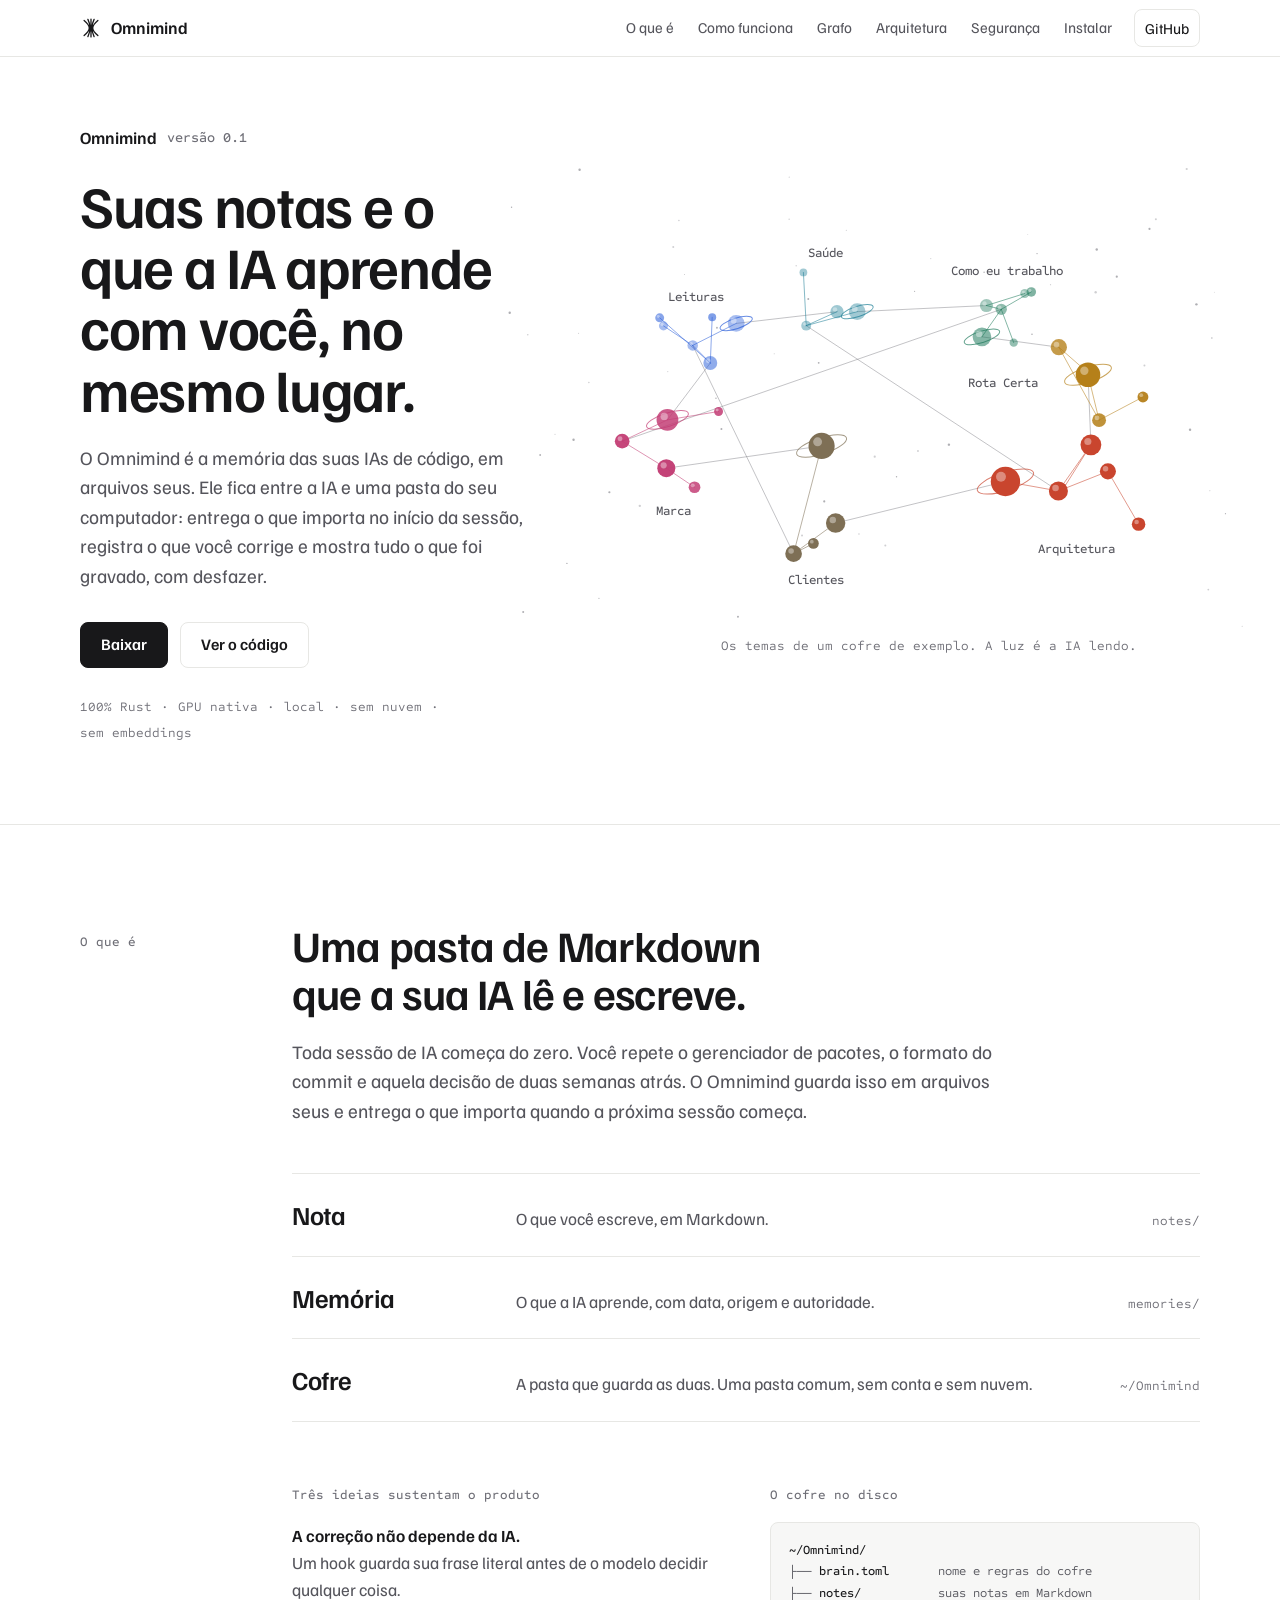
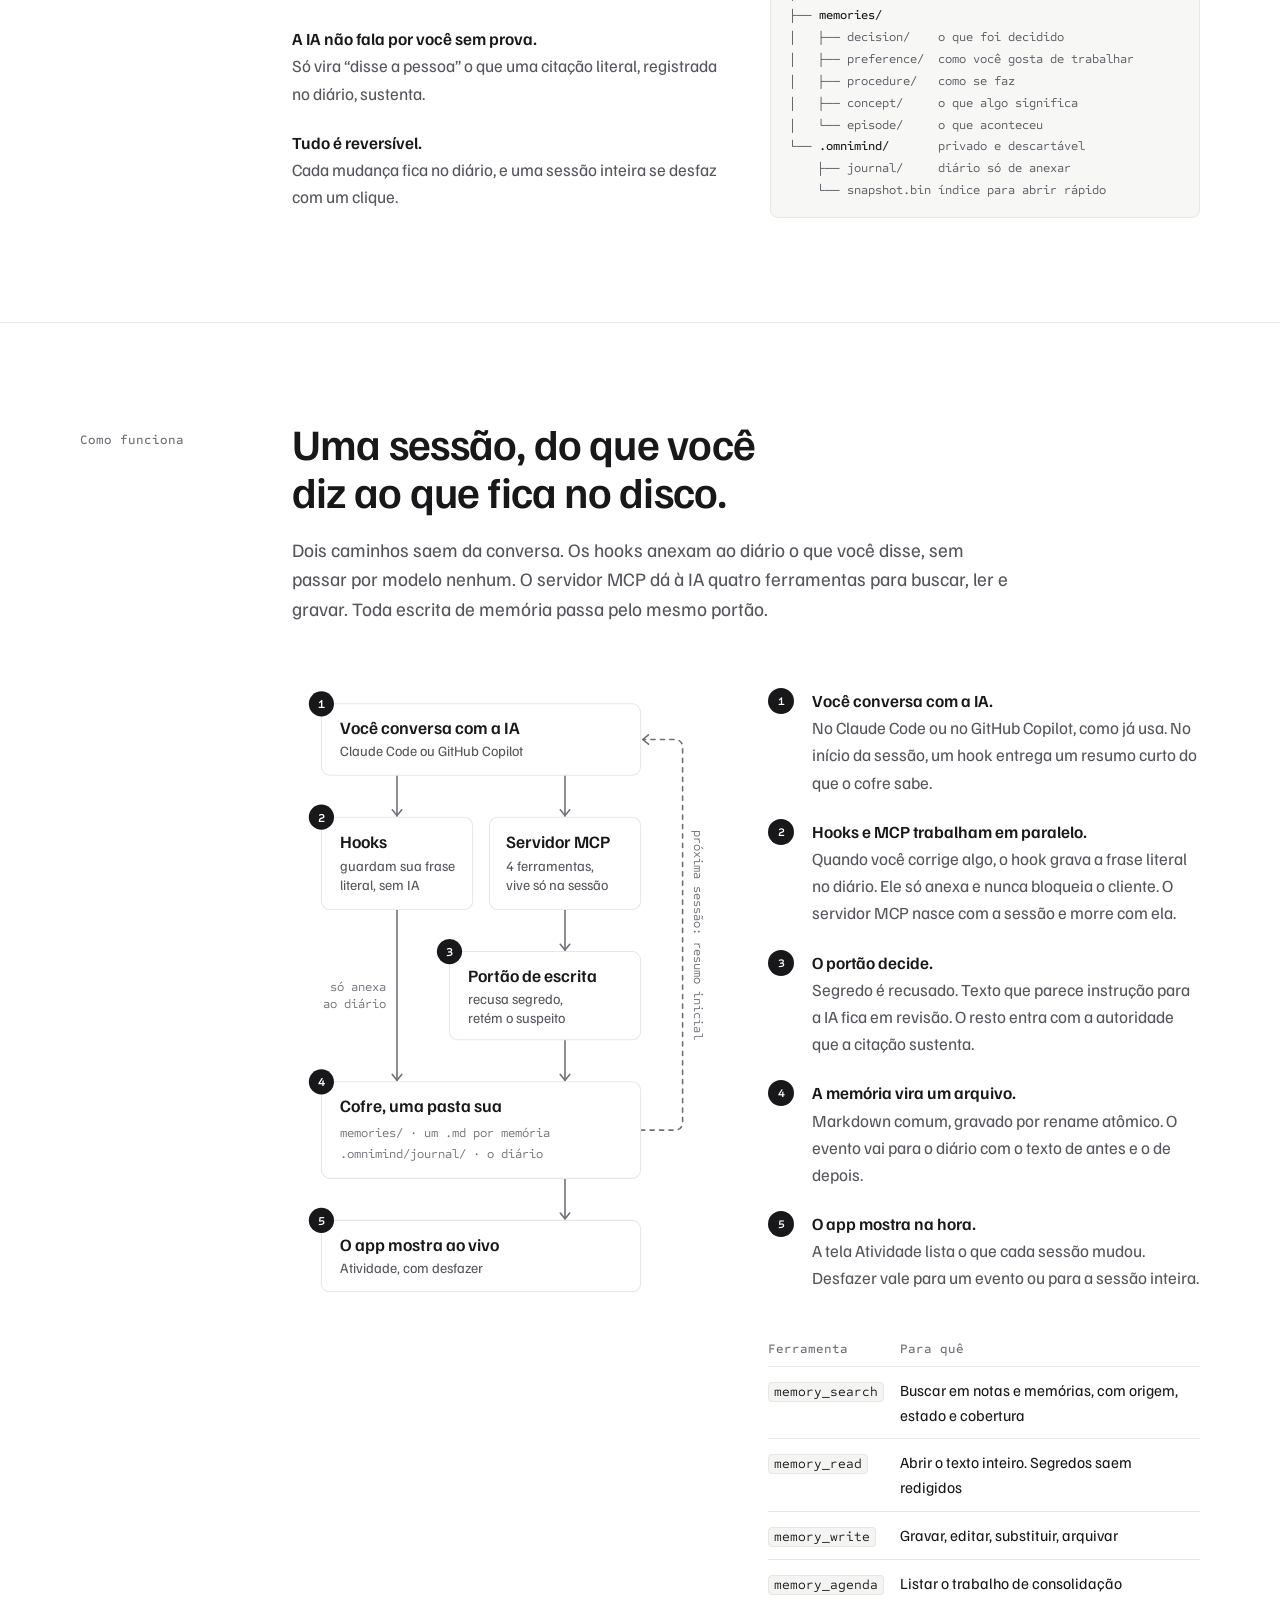
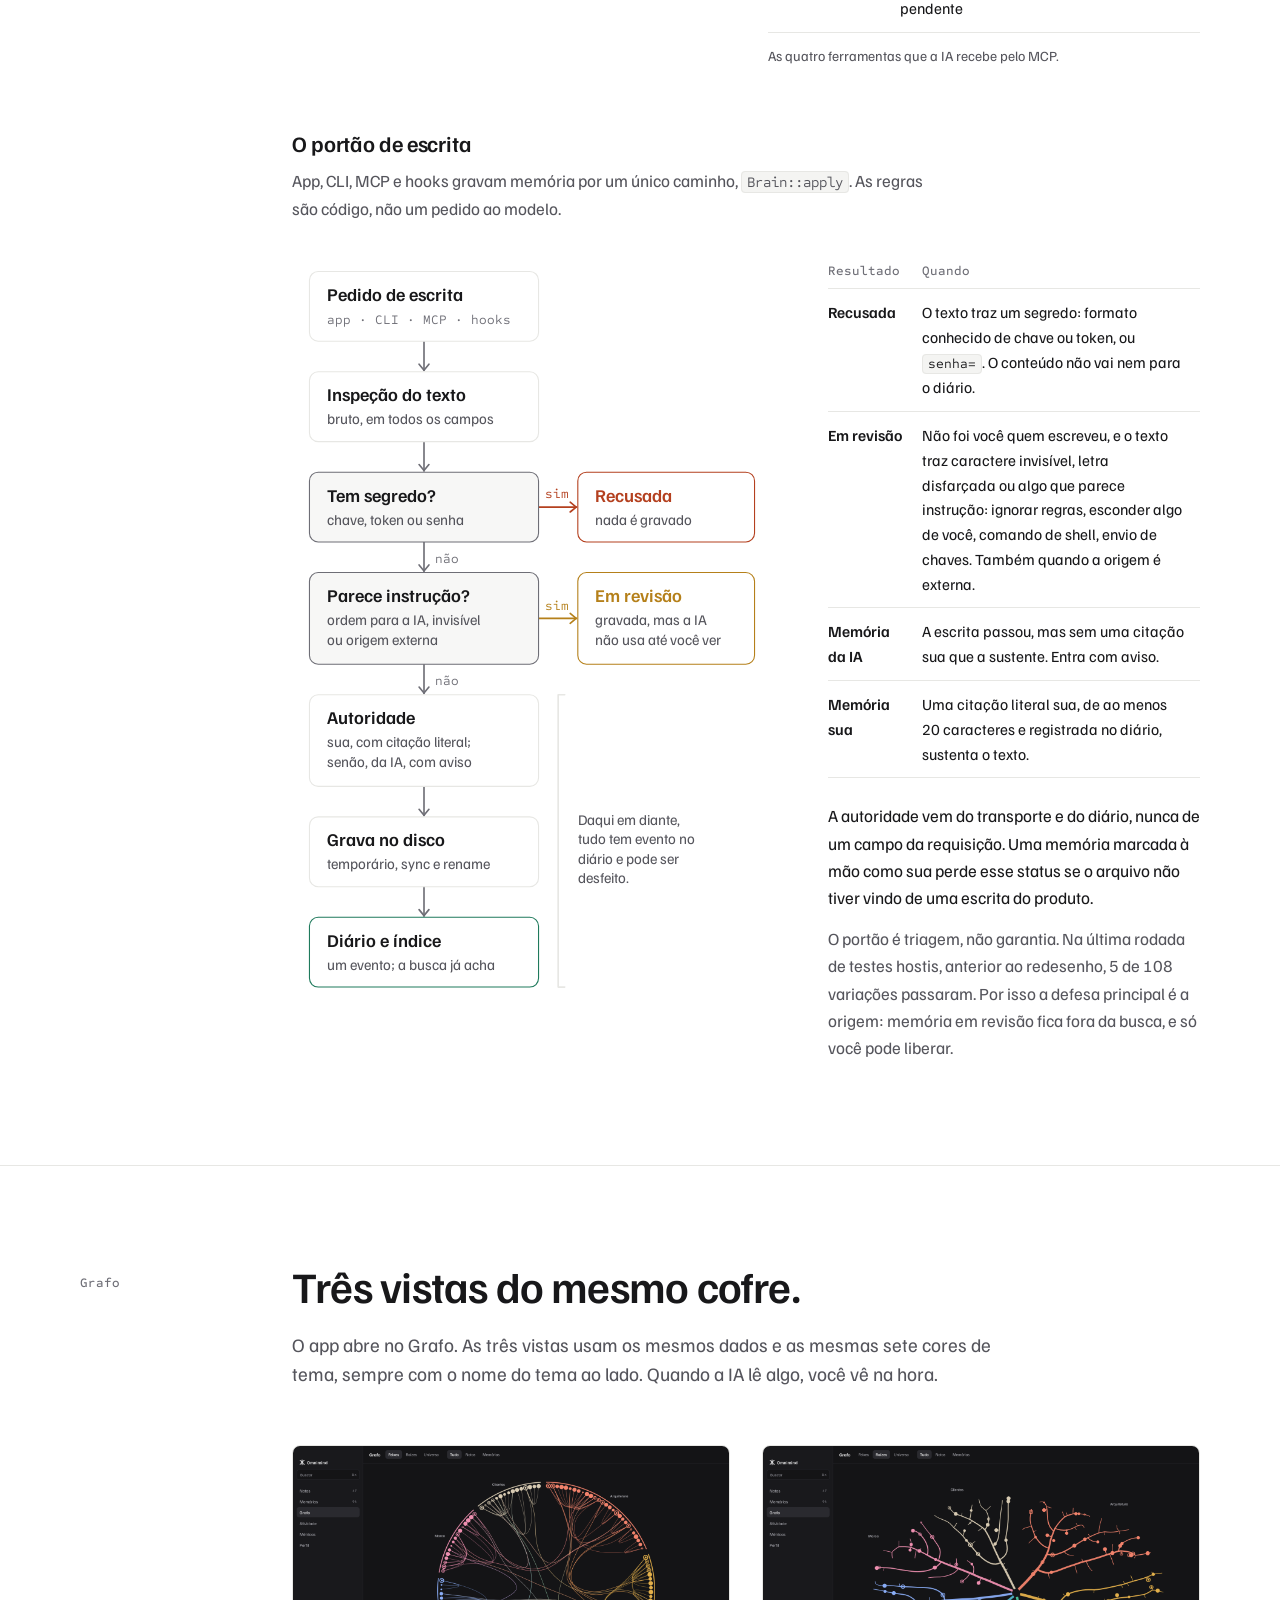
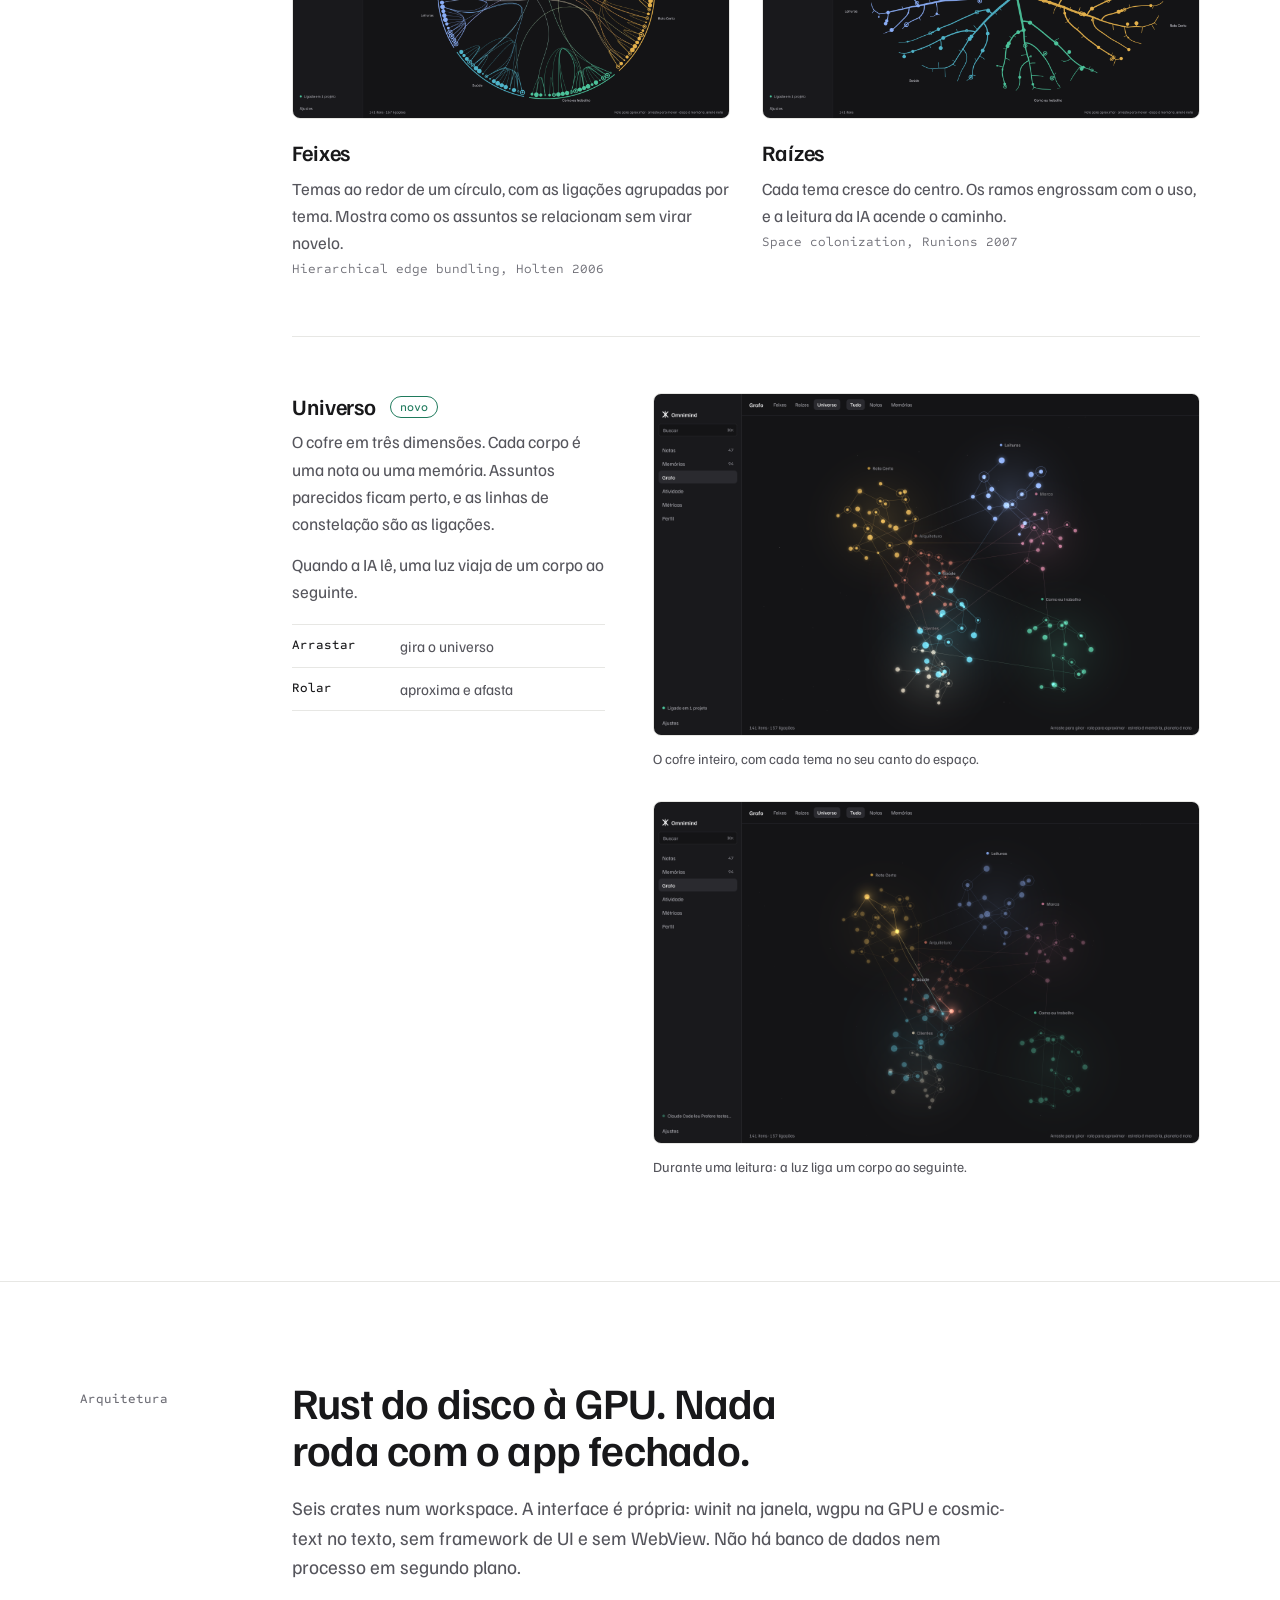
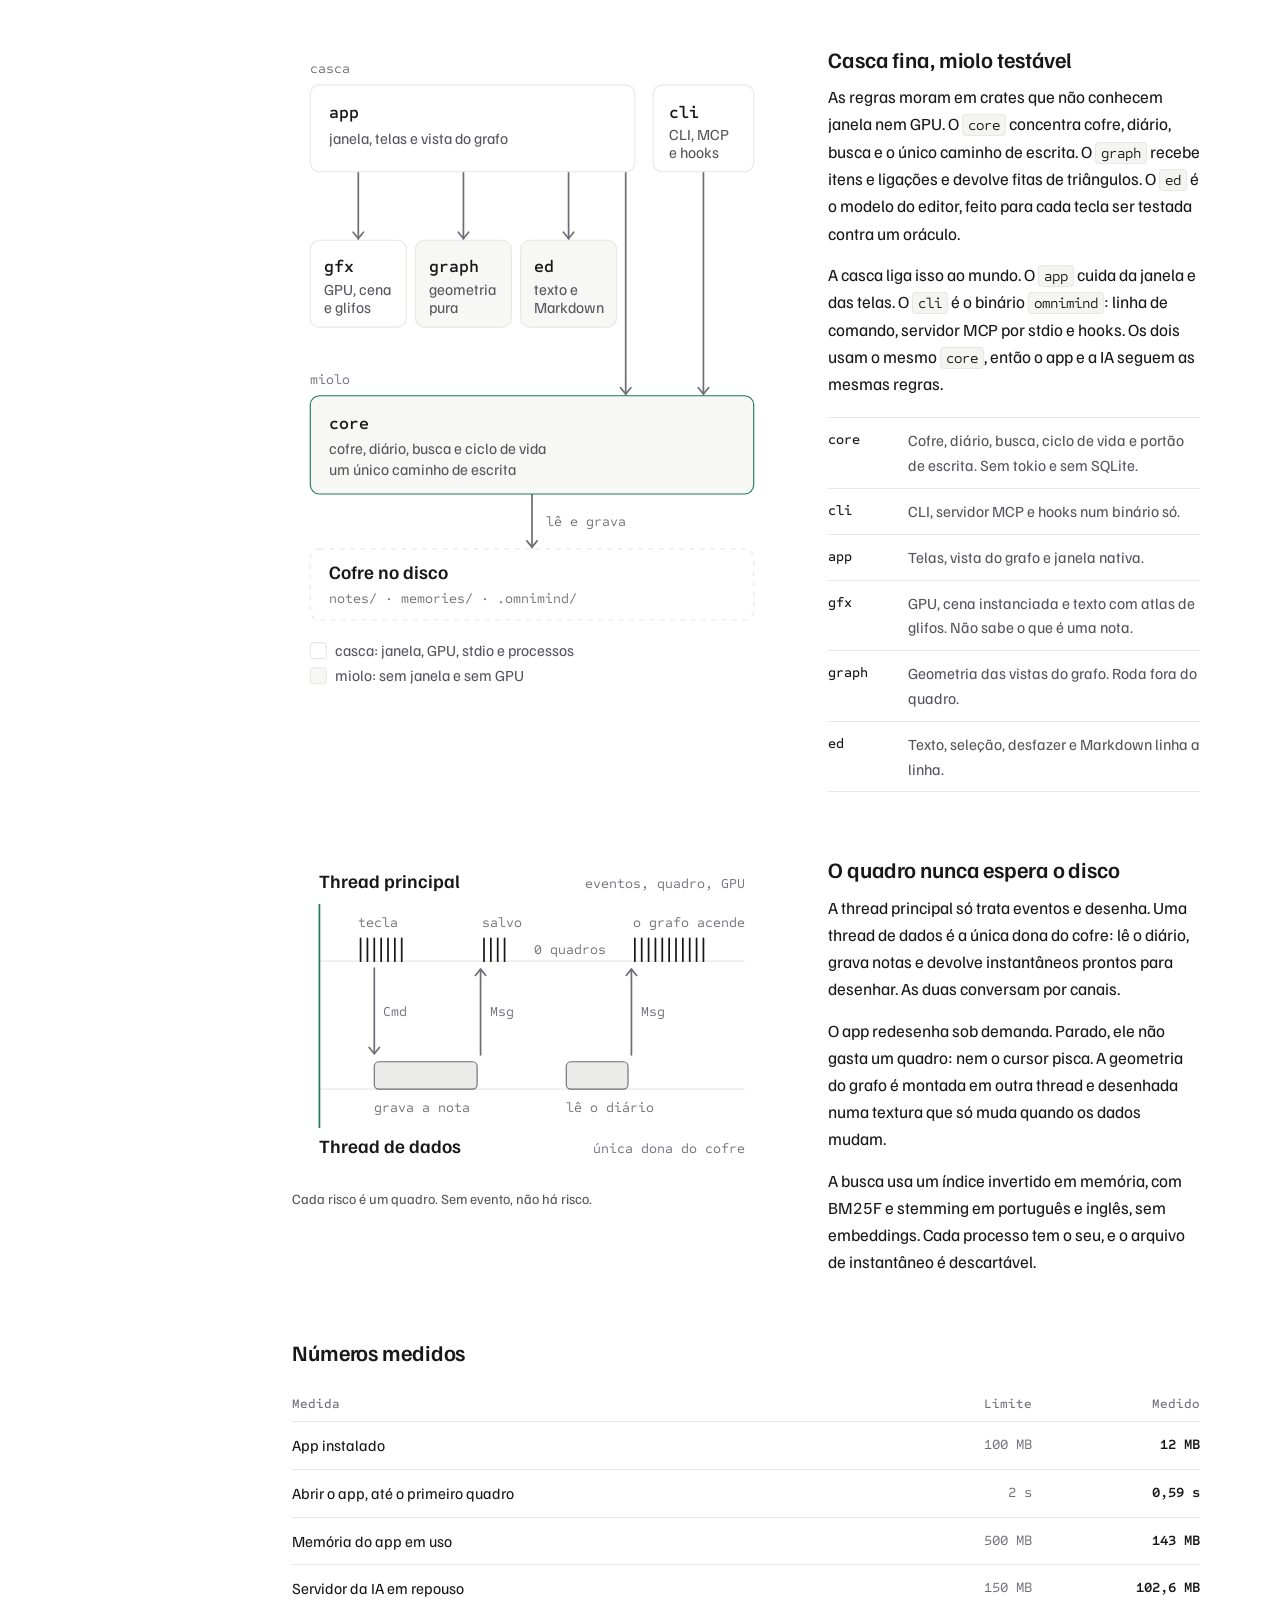
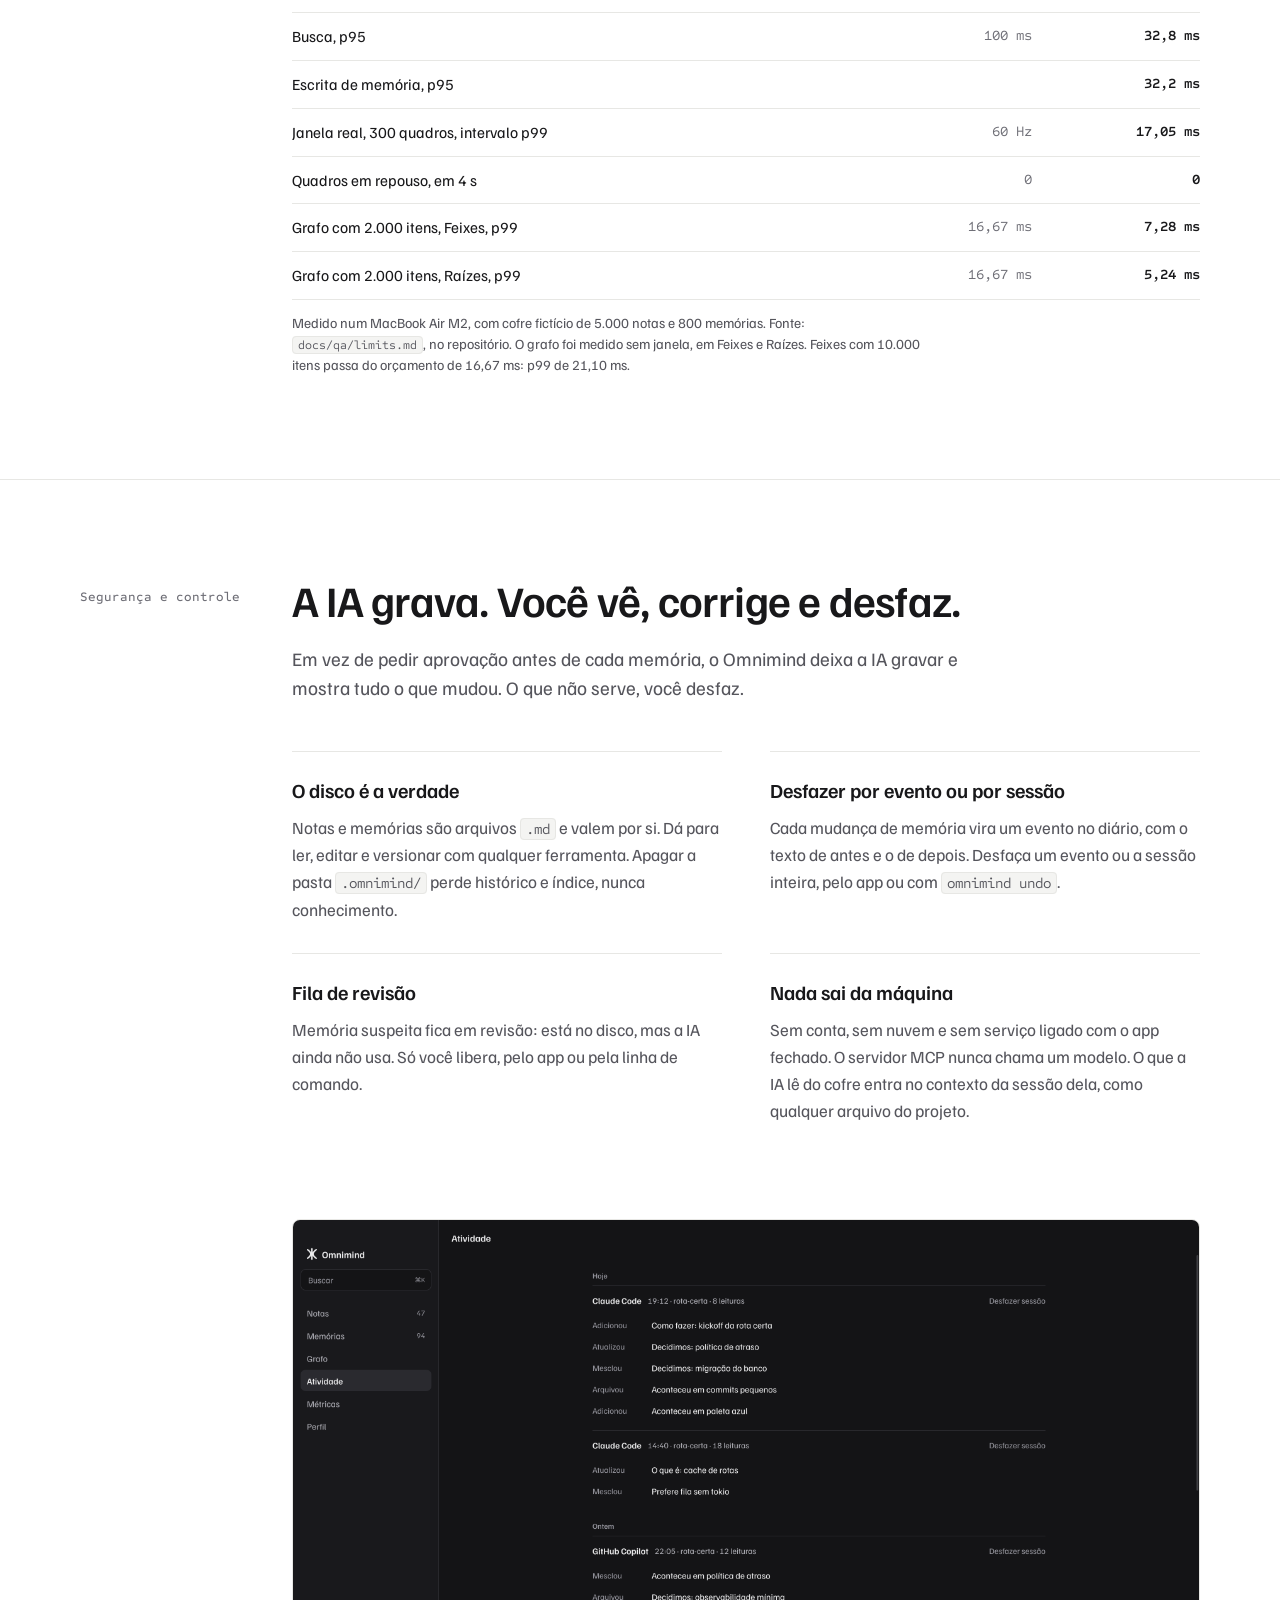
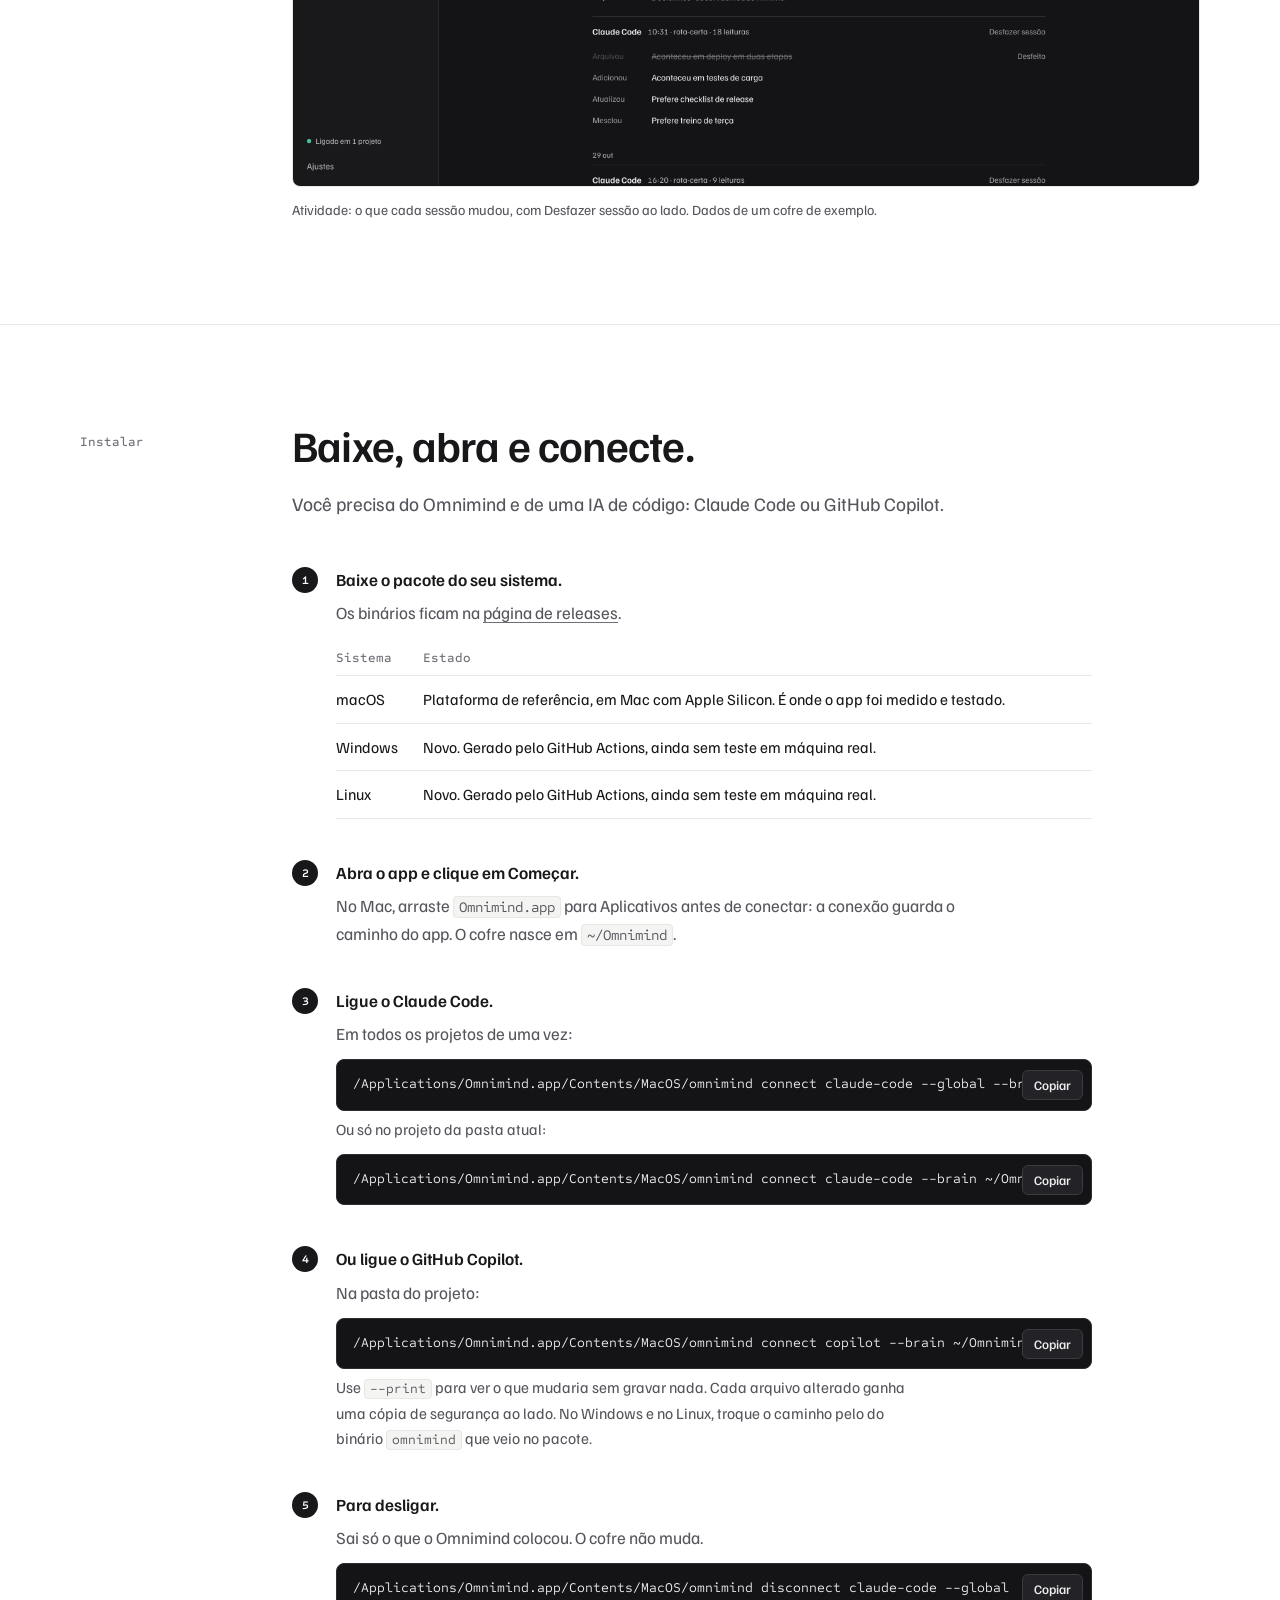
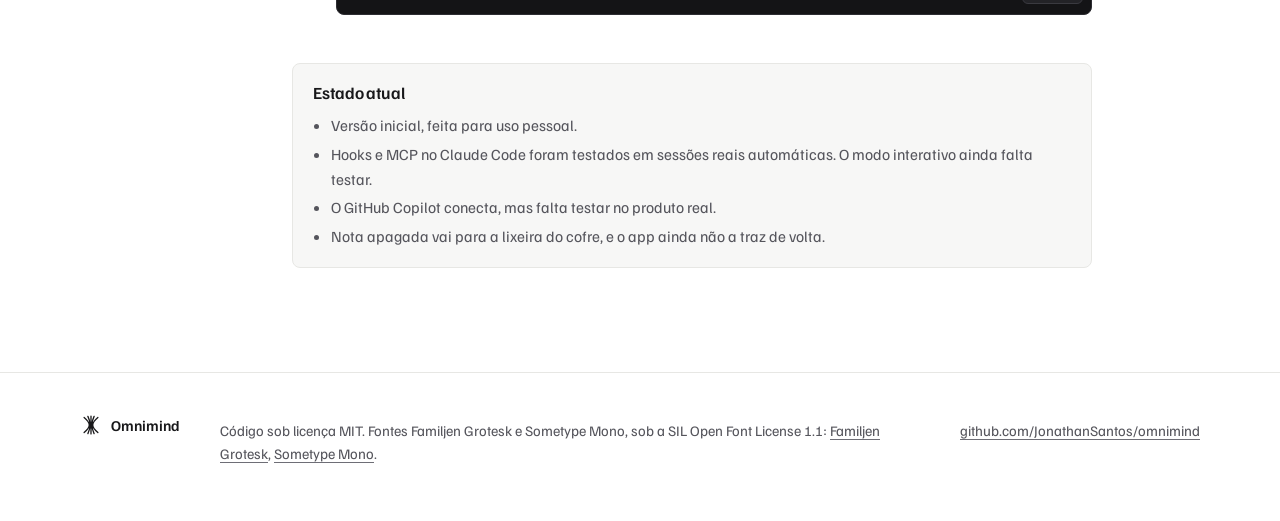
==== site/index.html @ 03b04dd8 "Omnimind: local memory for coding AIs, in files you own A desktop app, a CLI, an MCP server and hook" ====
<!doctype html>
<html lang="pt-BR">
<head>
<meta charset="utf-8">
<meta name="viewport" content="width=device-width, initial-scale=1">
<title>Omnimind: suas notas e o que a IA aprende com você, no mesmo lugar</title>
<meta name="description" content="Omnimind é a memória das suas IAs de código, em arquivos seus. App nativo em Rust, local, sem nuvem. Funciona com Claude Code e GitHub Copilot.">
<meta name="color-scheme" content="light dark">
<meta name="theme-color" content="#FFFFFF" media="(prefers-color-scheme: light)">
<meta name="theme-color" content="#141416" media="(prefers-color-scheme: dark)">
<meta property="og:title" content="Omnimind">
<meta property="og:description" content="Suas notas e o que a IA aprende com você, no mesmo lugar.">
<meta property="og:type" content="website">
<link rel="icon" href="images/icon.png" type="image/png">
<link rel="preload" href="fonts/FamiljenGrotesk.ttf" as="font" type="font/ttf" crossorigin>
<link rel="stylesheet" href="styles.css">
</head>
<body>
<a class="skip" href="#main">Pular para o conteúdo</a>

<header class="top">
  <div class="wrap">
    <a class="brand" href="#top" aria-label="Omnimind, início">
      <svg viewBox="0 0 64 64" aria-hidden="true" fill="none" stroke="currentColor" stroke-width="3.8" stroke-linecap="round"><path d="M52 10C32 27 32 37 52 54M41 7C32 25 32 39 41 57M32 6V58M23 7C32 25 32 39 23 57M12 10C32 27 32 37 12 54"/></svg>
      Omnimind
    </a>
    <nav aria-label="Seções">
      <ul>
        <li><a href="#what">O que é</a></li>
        <li><a href="#how">Como funciona</a></li>
        <li><a href="#graph">Grafo</a></li>
        <li><a href="#architecture">Arquitetura</a></li>
        <li><a href="#safety">Segurança</a></li>
        <li><a href="#install">Instalar</a></li>
        <li><a class="ext" href="https://github.com/JonathanSantos/omnimind">GitHub</a></li>
      </ul>
    </nav>
  </div>
</header>

<main id="main">

<section class="hero" id="top" aria-labelledby="hero-title">
  <div class="wrap">
    <div>
      <p class="name"><b>Omnimind</b> <i>versão 0.1</i></p>
      <h1 id="hero-title">Suas notas e o que a IA aprende com você, no mesmo lugar.</h1>
      <p class="lead">O Omnimind é a memória das suas IAs de código, em arquivos seus. Ele fica entre a IA e uma pasta do seu computador: entrega o que importa no início da sessão, registra o que você corrige e mostra tudo o que foi gravado, com desfazer.</p>
      <div class="actions">
        <a class="btn main" href="https://github.com/JonathanSantos/omnimind/releases/latest">Baixar</a>
        <a class="btn" href="https://github.com/JonathanSantos/omnimind">Ver o código</a>
      </div>
      <ul class="facts" aria-label="Em resumo">
        <li>100% Rust</li><li>GPU nativa</li><li>local</li><li>sem nuvem</li><li>sem embeddings</li>
      </ul>
    </div>
    <figure>
      <svg class="cosmos live" viewBox="62 70 640 420" role="img" aria-labelledby="cosmos-t cosmos-d">
        <title id="cosmos-t">Um universo de memórias</title>
        <desc id="cosmos-d">Corpos em sete cores, uma por tema, agrupados por assunto e ligados por linhas finas. Uma luz viaja de um corpo ao seguinte, como a IA lendo o cofre.</desc>
<g class="dust d1"><animateTransform attributeName="transform" type="translate" values="-5 0;5 0;-5 0" keyTimes="0;.5;1" calcMode="spline" keySplines=".45 0 .55 1;.45 0 .55 1" dur="44s" repeatCount="indefinite"/><circle cx="41.2" cy="310" r="0.9"/><circle cx="81" cy="22.4" r="1.2"/><circle cx="311.6" cy="152.8" r="1"/><circle cx="703" cy="158.1" r="1.2"/><circle cx="240.7" cy="473.1" r="1"/><circle cx="100.5" cy="454.5" r="0.6"/><circle cx="74.9" cy="294.6" r="1.2"/><circle cx="24.1" cy="468.3" r="1"/><circle cx="537.2" cy="188.3" r="0.8"/><circle cx="218.5" cy="252.8" r="0.7"/><circle cx="80" cy="187.2" r="0.5"/><circle cx="542.3" cy="106.9" r="0.7"/><circle cx="327.7" cy="356.8" r="1.1"/><circle cx="622.7" cy="130.2" r="1.1"/><circle cx="696.6" cy="284.6" r="1.2"/><circle cx="488.9" cy="125.7" r="0.7"/><circle cx="602.5" cy="102.8" r="1.2"/><circle cx="732.3" cy="369.2" r="0.6"/><circle cx="68.2" cy="419.3" r="0.7"/><circle cx="224" cy="283.9" r="1"/><circle cx="322.1" cy="217.1" r="0.9"/><circle cx="422.2" cy="306" r="0.8"/><circle cx="12.4" cy="60.1" r="0.7"/><circle cx="418.8" cy="145" r="0.6"/><circle cx="655.7" cy="82" r="1.1"/><circle cx="453.4" cy="299.6" r="1.2"/><circle cx="111" cy="347.6" r="1.1"/><circle cx="718.6" cy="192" r="0.7"/><circle cx="219.5" cy="181.7" r="0.9"/><circle cx="349.9" cy="83.4" r="0.5"/><circle cx="186.8" cy="128.1" r="0.5"/><circle cx="10.5" cy="166.6" r="1.2"/><circle cx="400.6" cy="331.9" r="0.7"/><circle cx="716.6" cy="346" r="0.5"/></g>
<g class="dust d2"><animateTransform attributeName="transform" type="translate" values="8 0;-8 0;8 0" keyTimes="0;.5;1" calcMode="spline" keySplines=".45 0 .55 1;.45 0 .55 1" dur="44s" repeatCount="indefinite"/><circle cx="424" cy="111.9" r="0.6"/><circle cx="703.9" cy="445.7" r="0.9"/><circle cx="682.1" cy="21.6" r="1.1"/><circle cx="288.3" cy="119.1" r="0.7"/><circle cx="351.6" cy="389.7" r="0.8"/><circle cx="710.1" cy="145.9" r="0.5"/><circle cx="639.5" cy="219.8" r="1"/><circle cx="489" cy="161.8" r="0.6"/><circle cx="544.8" cy="138.2" r="0.6"/><circle cx="170" cy="73.6" r="0.8"/><circle cx="651" cy="72.3" r="1"/><circle cx="17.6" cy="188.7" r="0.8"/><circle cx="158.8" cy="225.9" r="0.6"/><circle cx="45.1" cy="289.2" r="0.6"/><circle cx="164.3" cy="100.2" r="1"/><circle cx="281.3" cy="29.8" r="0.6"/><circle cx="367.5" cy="311.7" r="1.1"/><circle cx="590.3" cy="145.9" r="1.2"/><circle cx="266.2" cy="207.9" r="0.6"/><circle cx="378.2" cy="401.2" r="1"/><circle cx="738.1" cy="482.7" r="0.6"/><circle cx="281.2" cy="72.3" r="0.7"/><circle cx="79.2" cy="236.9" r="0.8"/><circle cx="521.8" cy="87.6" r="0.5"/><circle cx="130.6" cy="361.3" r="1.2"/><circle cx="294.2" cy="391.1" r="1"/></g>
<path class="ln cross" pathLength="1" d="M598 297L591.4 226.5M558.8 199.1L479.3 189.5M482.1 157.9L351.9 165.4M332.2 165.7L229.6 178.5M205 219L164.9 277.4M165.7 326.7L325.9 302.2M340.5 380L515 335.5M569 344.2L299.8 180M497.8 161.6L119.9 299.7M185.6 201.2L298.9 411.8" style="--k:7"><animate attributeName="d" values="M598 297L591.4 226.5M558.8 199.1L479.3 189.5M482.1 157.9L351.9 165.4M332.2 165.7L229.6 178.5M205 219L164.9 277.4M165.7 326.7L325.9 302.2M340.5 380L515 335.5M569 344.2L299.8 180M497.8 161.6L119.9 299.7M185.6 201.2L298.9 411.8;M520.7 334.7L564.2 261.3M575.4 229.4L522.5 208.2M549.3 176.8L417.5 166.1M388 163L298.5 162.2M253.3 195.2L170.5 238.7M144.6 281L255.2 284.3M264 361.7L393.9 352.2M439.8 373L374.2 173.9M554.4 182.3L116.4 250M257.1 177.5L211.3 380.9;M598 297L591.4 226.5M558.8 199.1L479.3 189.5M482.1 157.9L351.9 165.4M332.2 165.7L229.6 178.5M205 219L164.9 277.4M165.7 326.7L325.9 302.2M340.5 380L515 335.5M569 344.2L299.8 180M497.8 161.6L119.9 299.7M185.6 201.2L298.9 411.8" keyTimes="0;.5;1" calcMode="spline" keySplines=".45 0 .55 1;.45 0 .55 1" dur="44s" repeatCount="indefinite"/></path>
<path class="ln s1" pathLength="1" d="M515 335.5L569 344.2M569 344.2L598 297M569 344.2L618.4 323.6M618.4 323.6L649.4 375.9M598 297L568.2 345.7" style="--k:0"><animate attributeName="d" values="M515 335.5L569 344.2M569 344.2L598 297M569 344.2L618.4 323.6M618.4 323.6L649.4 375.9M598 297L568.2 345.7;M393.9 352.2L439.8 373M439.8 373L520.7 334.7M439.8 373L496.3 363.3M496.3 363.3L526.5 428.2M520.7 334.7L482 379.4;M515 335.5L569 344.2M569 344.2L598 297M569 344.2L618.4 323.6M618.4 323.6L649.4 375.9M598 297L568.2 345.7" keyTimes="0;.5;1" calcMode="spline" keySplines=".45 0 .55 1;.45 0 .55 1" dur="44s" repeatCount="indefinite"/></path>
<path class="ln s2" pathLength="1" d="M591.4 226.5L600.7 271.7M600.7 271.7L558.8 199.1M600.7 271.7L645.1 247.9M558.8 199.1L592.1 228.2" style="--k:1"><animate attributeName="d" values="M591.4 226.5L600.7 271.7M600.7 271.7L558.8 199.1M600.7 271.7L645.1 247.9M558.8 199.1L592.1 228.2;M564.2 261.3L599.1 315.3M599.1 315.3L575.4 229.4M599.1 315.3L641.1 297.6M575.4 229.4L618.6 268.1;M591.4 226.5L600.7 271.7M600.7 271.7L558.8 199.1M600.7 271.7L645.1 247.9M558.8 199.1L592.1 228.2" keyTimes="0;.5;1" calcMode="spline" keySplines=".45 0 .55 1;.45 0 .55 1" dur="44s" repeatCount="indefinite"/></path>
<path class="ln s3" pathLength="1" d="M479.3 189.5L497.8 161.6M497.8 161.6L482.1 157.9M497.8 161.6L510.5 194.9M497.8 161.6L528.2 143.8M482.1 157.9L520.1 145.4" style="--k:2"><animate attributeName="d" values="M479.3 189.5L497.8 161.6M497.8 161.6L482.1 157.9M497.8 161.6L510.5 194.9M497.8 161.6L528.2 143.8M482.1 157.9L520.1 145.4;M522.5 208.2L554.4 182.3M554.4 182.3L549.3 176.8M554.4 182.3L565.3 219.8M554.4 182.3L583.2 167.5M549.3 176.8L595.8 169.4;M479.3 189.5L497.8 161.6M497.8 161.6L482.1 157.9M497.8 161.6L510.5 194.9M497.8 161.6L528.2 143.8M482.1 157.9L520.1 145.4" keyTimes="0;.5;1" calcMode="spline" keySplines=".45 0 .55 1;.45 0 .55 1" dur="44s" repeatCount="indefinite"/></path>
<path class="ln s4" pathLength="1" d="M351.9 165.4L299.8 180M299.8 180L332.2 165.7M299.8 180L296.7 126.3" style="--k:3"><animate attributeName="d" values="M351.9 165.4L299.8 180M299.8 180L332.2 165.7M299.8 180L296.7 126.3;M417.5 166.1L374.2 173.9M374.2 173.9L388 163M374.2 173.9L374.8 121;M351.9 165.4L299.8 180M299.8 180L332.2 165.7M299.8 180L296.7 126.3" keyTimes="0;.5;1" calcMode="spline" keySplines=".45 0 .55 1;.45 0 .55 1" dur="44s" repeatCount="indefinite"/></path>
<path class="ln s5" pathLength="1" d="M229.6 178.5L185.6 201.2M185.6 201.2L205 219M205 219L153.1 173.6M185.6 201.2L155.9 181.7M205 219L207 172.6" style="--k:4"><animate attributeName="d" values="M229.6 178.5L185.6 201.2M185.6 201.2L205 219M205 219L153.1 173.6M185.6 201.2L155.9 181.7M205 219L207 172.6;M298.5 162.2L257.1 177.5M257.1 177.5L253.3 195.2M253.3 195.2L213.2 146.7M257.1 177.5L230 155.5M253.3 195.2L254 152;M229.6 178.5L185.6 201.2M185.6 201.2L205 219M205 219L153.1 173.6M185.6 201.2L155.9 181.7M205 219L207 172.6" keyTimes="0;.5;1" calcMode="spline" keySplines=".45 0 .55 1;.45 0 .55 1" dur="44s" repeatCount="indefinite"/></path>
<path class="ln s6" pathLength="1" d="M164.9 277.4L119.9 299.7M119.9 299.7L165.7 326.7M164.9 277.4L217.1 268.3M165.7 326.7L193.3 345.5" style="--k:5"><animate attributeName="d" values="M164.9 277.4L119.9 299.7M119.9 299.7L165.7 326.7M164.9 277.4L217.1 268.3M165.7 326.7L193.3 345.5;M170.5 238.7L116.4 250M116.4 250L144.6 281M170.5 238.7L213.5 238.6M144.6 281L183.9 304.8;M164.9 277.4L119.9 299.7M119.9 299.7L165.7 326.7M164.9 277.4L217.1 268.3M165.7 326.7L193.3 345.5" keyTimes="0;.5;1" calcMode="spline" keySplines=".45 0 .55 1;.45 0 .55 1" dur="44s" repeatCount="indefinite"/></path>
<path class="ln s7" pathLength="1" d="M325.9 302.2L298.9 411.8M298.9 411.8L340.5 380M298.9 411.8L322.4 401.4" style="--k:6"><animate attributeName="d" values="M325.9 302.2L298.9 411.8M298.9 411.8L340.5 380M298.9 411.8L322.4 401.4;M255.2 284.3L211.3 380.9M211.3 380.9L264 361.7M211.3 380.9L186.8 370.8;M325.9 302.2L298.9 411.8M298.9 411.8L340.5 380M298.9 411.8L322.4 401.4" keyTimes="0;.5;1" calcMode="spline" keySplines=".45 0 .55 1;.45 0 .55 1" dur="44s" repeatCount="indefinite"/></path>
<g class="hop" style="--i:0"><path class="lit" pathLength="1" d="M515 335.5L569 344.2"><animate attributeName="d" values="M515 335.5L569 344.2;M393.9 352.2L439.8 373;M515 335.5L569 344.2" keyTimes="0;.5;1" calcMode="spline" keySplines=".45 0 .55 1;.45 0 .55 1" dur="44s" repeatCount="indefinite"/></path><path class="spark-halo" pathLength="1" d="M515 335.5L569 344.2"><animate attributeName="d" values="M515 335.5L569 344.2;M393.9 352.2L439.8 373;M515 335.5L569 344.2" keyTimes="0;.5;1" calcMode="spline" keySplines=".45 0 .55 1;.45 0 .55 1" dur="44s" repeatCount="indefinite"/></path><path class="spark" pathLength="1" d="M515 335.5L569 344.2"><animate attributeName="d" values="M515 335.5L569 344.2;M393.9 352.2L439.8 373;M515 335.5L569 344.2" keyTimes="0;.5;1" calcMode="spline" keySplines=".45 0 .55 1;.45 0 .55 1" dur="44s" repeatCount="indefinite"/></path></g>
<g class="hop" style="--i:1"><path class="lit" pathLength="1" d="M569 344.2L598 297"><animate attributeName="d" values="M569 344.2L598 297;M439.8 373L520.7 334.7;M569 344.2L598 297" keyTimes="0;.5;1" calcMode="spline" keySplines=".45 0 .55 1;.45 0 .55 1" dur="44s" repeatCount="indefinite"/></path><path class="spark-halo" pathLength="1" d="M569 344.2L598 297"><animate attributeName="d" values="M569 344.2L598 297;M439.8 373L520.7 334.7;M569 344.2L598 297" keyTimes="0;.5;1" calcMode="spline" keySplines=".45 0 .55 1;.45 0 .55 1" dur="44s" repeatCount="indefinite"/></path><path class="spark" pathLength="1" d="M569 344.2L598 297"><animate attributeName="d" values="M569 344.2L598 297;M439.8 373L520.7 334.7;M569 344.2L598 297" keyTimes="0;.5;1" calcMode="spline" keySplines=".45 0 .55 1;.45 0 .55 1" dur="44s" repeatCount="indefinite"/></path></g>
<g class="hop" style="--i:2"><path class="lit" pathLength="1" d="M598 297L591.4 226.5"><animate attributeName="d" values="M598 297L591.4 226.5;M520.7 334.7L564.2 261.3;M598 297L591.4 226.5" keyTimes="0;.5;1" calcMode="spline" keySplines=".45 0 .55 1;.45 0 .55 1" dur="44s" repeatCount="indefinite"/></path><path class="spark-halo" pathLength="1" d="M598 297L591.4 226.5"><animate attributeName="d" values="M598 297L591.4 226.5;M520.7 334.7L564.2 261.3;M598 297L591.4 226.5" keyTimes="0;.5;1" calcMode="spline" keySplines=".45 0 .55 1;.45 0 .55 1" dur="44s" repeatCount="indefinite"/></path><path class="spark" pathLength="1" d="M598 297L591.4 226.5"><animate attributeName="d" values="M598 297L591.4 226.5;M520.7 334.7L564.2 261.3;M598 297L591.4 226.5" keyTimes="0;.5;1" calcMode="spline" keySplines=".45 0 .55 1;.45 0 .55 1" dur="44s" repeatCount="indefinite"/></path></g>
<g class="hop" style="--i:3"><path class="lit" pathLength="1" d="M591.4 226.5L600.7 271.7"><animate attributeName="d" values="M591.4 226.5L600.7 271.7;M564.2 261.3L599.1 315.3;M591.4 226.5L600.7 271.7" keyTimes="0;.5;1" calcMode="spline" keySplines=".45 0 .55 1;.45 0 .55 1" dur="44s" repeatCount="indefinite"/></path><path class="spark-halo" pathLength="1" d="M591.4 226.5L600.7 271.7"><animate attributeName="d" values="M591.4 226.5L600.7 271.7;M564.2 261.3L599.1 315.3;M591.4 226.5L600.7 271.7" keyTimes="0;.5;1" calcMode="spline" keySplines=".45 0 .55 1;.45 0 .55 1" dur="44s" repeatCount="indefinite"/></path><path class="spark" pathLength="1" d="M591.4 226.5L600.7 271.7"><animate attributeName="d" values="M591.4 226.5L600.7 271.7;M564.2 261.3L599.1 315.3;M591.4 226.5L600.7 271.7" keyTimes="0;.5;1" calcMode="spline" keySplines=".45 0 .55 1;.45 0 .55 1" dur="44s" repeatCount="indefinite"/></path></g>
<g class="hop" style="--i:4"><path class="lit" pathLength="1" d="M600.7 271.7L558.8 199.1"><animate attributeName="d" values="M600.7 271.7L558.8 199.1;M599.1 315.3L575.4 229.4;M600.7 271.7L558.8 199.1" keyTimes="0;.5;1" calcMode="spline" keySplines=".45 0 .55 1;.45 0 .55 1" dur="44s" repeatCount="indefinite"/></path><path class="spark-halo" pathLength="1" d="M600.7 271.7L558.8 199.1"><animate attributeName="d" values="M600.7 271.7L558.8 199.1;M599.1 315.3L575.4 229.4;M600.7 271.7L558.8 199.1" keyTimes="0;.5;1" calcMode="spline" keySplines=".45 0 .55 1;.45 0 .55 1" dur="44s" repeatCount="indefinite"/></path><path class="spark" pathLength="1" d="M600.7 271.7L558.8 199.1"><animate attributeName="d" values="M600.7 271.7L558.8 199.1;M599.1 315.3L575.4 229.4;M600.7 271.7L558.8 199.1" keyTimes="0;.5;1" calcMode="spline" keySplines=".45 0 .55 1;.45 0 .55 1" dur="44s" repeatCount="indefinite"/></path></g>
<g class="hop" style="--i:5"><path class="lit" pathLength="1" d="M558.8 199.1L479.3 189.5"><animate attributeName="d" values="M558.8 199.1L479.3 189.5;M575.4 229.4L522.5 208.2;M558.8 199.1L479.3 189.5" keyTimes="0;.5;1" calcMode="spline" keySplines=".45 0 .55 1;.45 0 .55 1" dur="44s" repeatCount="indefinite"/></path><path class="spark-halo" pathLength="1" d="M558.8 199.1L479.3 189.5"><animate attributeName="d" values="M558.8 199.1L479.3 189.5;M575.4 229.4L522.5 208.2;M558.8 199.1L479.3 189.5" keyTimes="0;.5;1" calcMode="spline" keySplines=".45 0 .55 1;.45 0 .55 1" dur="44s" repeatCount="indefinite"/></path><path class="spark" pathLength="1" d="M558.8 199.1L479.3 189.5"><animate attributeName="d" values="M558.8 199.1L479.3 189.5;M575.4 229.4L522.5 208.2;M558.8 199.1L479.3 189.5" keyTimes="0;.5;1" calcMode="spline" keySplines=".45 0 .55 1;.45 0 .55 1" dur="44s" repeatCount="indefinite"/></path></g>
<g class="hop" style="--i:6"><path class="lit" pathLength="1" d="M479.3 189.5L497.8 161.6"><animate attributeName="d" values="M479.3 189.5L497.8 161.6;M522.5 208.2L554.4 182.3;M479.3 189.5L497.8 161.6" keyTimes="0;.5;1" calcMode="spline" keySplines=".45 0 .55 1;.45 0 .55 1" dur="44s" repeatCount="indefinite"/></path><path class="spark-halo" pathLength="1" d="M479.3 189.5L497.8 161.6"><animate attributeName="d" values="M479.3 189.5L497.8 161.6;M522.5 208.2L554.4 182.3;M479.3 189.5L497.8 161.6" keyTimes="0;.5;1" calcMode="spline" keySplines=".45 0 .55 1;.45 0 .55 1" dur="44s" repeatCount="indefinite"/></path><path class="spark" pathLength="1" d="M479.3 189.5L497.8 161.6"><animate attributeName="d" values="M479.3 189.5L497.8 161.6;M522.5 208.2L554.4 182.3;M479.3 189.5L497.8 161.6" keyTimes="0;.5;1" calcMode="spline" keySplines=".45 0 .55 1;.45 0 .55 1" dur="44s" repeatCount="indefinite"/></path></g>
<g class="hop" style="--i:7"><path class="lit" pathLength="1" d="M497.8 161.6L482.1 157.9"><animate attributeName="d" values="M497.8 161.6L482.1 157.9;M554.4 182.3L549.3 176.8;M497.8 161.6L482.1 157.9" keyTimes="0;.5;1" calcMode="spline" keySplines=".45 0 .55 1;.45 0 .55 1" dur="44s" repeatCount="indefinite"/></path><path class="spark-halo" pathLength="1" d="M497.8 161.6L482.1 157.9"><animate attributeName="d" values="M497.8 161.6L482.1 157.9;M554.4 182.3L549.3 176.8;M497.8 161.6L482.1 157.9" keyTimes="0;.5;1" calcMode="spline" keySplines=".45 0 .55 1;.45 0 .55 1" dur="44s" repeatCount="indefinite"/></path><path class="spark" pathLength="1" d="M497.8 161.6L482.1 157.9"><animate attributeName="d" values="M497.8 161.6L482.1 157.9;M554.4 182.3L549.3 176.8;M497.8 161.6L482.1 157.9" keyTimes="0;.5;1" calcMode="spline" keySplines=".45 0 .55 1;.45 0 .55 1" dur="44s" repeatCount="indefinite"/></path></g>
<g class="hop" style="--i:8"><path class="lit" pathLength="1" d="M482.1 157.9L351.9 165.4"><animate attributeName="d" values="M482.1 157.9L351.9 165.4;M549.3 176.8L417.5 166.1;M482.1 157.9L351.9 165.4" keyTimes="0;.5;1" calcMode="spline" keySplines=".45 0 .55 1;.45 0 .55 1" dur="44s" repeatCount="indefinite"/></path><path class="spark-halo" pathLength="1" d="M482.1 157.9L351.9 165.4"><animate attributeName="d" values="M482.1 157.9L351.9 165.4;M549.3 176.8L417.5 166.1;M482.1 157.9L351.9 165.4" keyTimes="0;.5;1" calcMode="spline" keySplines=".45 0 .55 1;.45 0 .55 1" dur="44s" repeatCount="indefinite"/></path><path class="spark" pathLength="1" d="M482.1 157.9L351.9 165.4"><animate attributeName="d" values="M482.1 157.9L351.9 165.4;M549.3 176.8L417.5 166.1;M482.1 157.9L351.9 165.4" keyTimes="0;.5;1" calcMode="spline" keySplines=".45 0 .55 1;.45 0 .55 1" dur="44s" repeatCount="indefinite"/></path></g>
<g class="hop" style="--i:9"><path class="lit" pathLength="1" d="M351.9 165.4L299.8 180"><animate attributeName="d" values="M351.9 165.4L299.8 180;M417.5 166.1L374.2 173.9;M351.9 165.4L299.8 180" keyTimes="0;.5;1" calcMode="spline" keySplines=".45 0 .55 1;.45 0 .55 1" dur="44s" repeatCount="indefinite"/></path><path class="spark-halo" pathLength="1" d="M351.9 165.4L299.8 180"><animate attributeName="d" values="M351.9 165.4L299.8 180;M417.5 166.1L374.2 173.9;M351.9 165.4L299.8 180" keyTimes="0;.5;1" calcMode="spline" keySplines=".45 0 .55 1;.45 0 .55 1" dur="44s" repeatCount="indefinite"/></path><path class="spark" pathLength="1" d="M351.9 165.4L299.8 180"><animate attributeName="d" values="M351.9 165.4L299.8 180;M417.5 166.1L374.2 173.9;M351.9 165.4L299.8 180" keyTimes="0;.5;1" calcMode="spline" keySplines=".45 0 .55 1;.45 0 .55 1" dur="44s" repeatCount="indefinite"/></path></g>
<g class="hop" style="--i:10"><path class="lit" pathLength="1" d="M299.8 180L332.2 165.7"><animate attributeName="d" values="M299.8 180L332.2 165.7;M374.2 173.9L388 163;M299.8 180L332.2 165.7" keyTimes="0;.5;1" calcMode="spline" keySplines=".45 0 .55 1;.45 0 .55 1" dur="44s" repeatCount="indefinite"/></path><path class="spark-halo" pathLength="1" d="M299.8 180L332.2 165.7"><animate attributeName="d" values="M299.8 180L332.2 165.7;M374.2 173.9L388 163;M299.8 180L332.2 165.7" keyTimes="0;.5;1" calcMode="spline" keySplines=".45 0 .55 1;.45 0 .55 1" dur="44s" repeatCount="indefinite"/></path><path class="spark" pathLength="1" d="M299.8 180L332.2 165.7"><animate attributeName="d" values="M299.8 180L332.2 165.7;M374.2 173.9L388 163;M299.8 180L332.2 165.7" keyTimes="0;.5;1" calcMode="spline" keySplines=".45 0 .55 1;.45 0 .55 1" dur="44s" repeatCount="indefinite"/></path></g>
<g class="hop" style="--i:11"><path class="lit" pathLength="1" d="M332.2 165.7L229.6 178.5"><animate attributeName="d" values="M332.2 165.7L229.6 178.5;M388 163L298.5 162.2;M332.2 165.7L229.6 178.5" keyTimes="0;.5;1" calcMode="spline" keySplines=".45 0 .55 1;.45 0 .55 1" dur="44s" repeatCount="indefinite"/></path><path class="spark-halo" pathLength="1" d="M332.2 165.7L229.6 178.5"><animate attributeName="d" values="M332.2 165.7L229.6 178.5;M388 163L298.5 162.2;M332.2 165.7L229.6 178.5" keyTimes="0;.5;1" calcMode="spline" keySplines=".45 0 .55 1;.45 0 .55 1" dur="44s" repeatCount="indefinite"/></path><path class="spark" pathLength="1" d="M332.2 165.7L229.6 178.5"><animate attributeName="d" values="M332.2 165.7L229.6 178.5;M388 163L298.5 162.2;M332.2 165.7L229.6 178.5" keyTimes="0;.5;1" calcMode="spline" keySplines=".45 0 .55 1;.45 0 .55 1" dur="44s" repeatCount="indefinite"/></path></g>
<g class="hop" style="--i:12"><path class="lit" pathLength="1" d="M229.6 178.5L185.6 201.2"><animate attributeName="d" values="M229.6 178.5L185.6 201.2;M298.5 162.2L257.1 177.5;M229.6 178.5L185.6 201.2" keyTimes="0;.5;1" calcMode="spline" keySplines=".45 0 .55 1;.45 0 .55 1" dur="44s" repeatCount="indefinite"/></path><path class="spark-halo" pathLength="1" d="M229.6 178.5L185.6 201.2"><animate attributeName="d" values="M229.6 178.5L185.6 201.2;M298.5 162.2L257.1 177.5;M229.6 178.5L185.6 201.2" keyTimes="0;.5;1" calcMode="spline" keySplines=".45 0 .55 1;.45 0 .55 1" dur="44s" repeatCount="indefinite"/></path><path class="spark" pathLength="1" d="M229.6 178.5L185.6 201.2"><animate attributeName="d" values="M229.6 178.5L185.6 201.2;M298.5 162.2L257.1 177.5;M229.6 178.5L185.6 201.2" keyTimes="0;.5;1" calcMode="spline" keySplines=".45 0 .55 1;.45 0 .55 1" dur="44s" repeatCount="indefinite"/></path></g>
<g class="hop" style="--i:13"><path class="lit" pathLength="1" d="M185.6 201.2L205 219"><animate attributeName="d" values="M185.6 201.2L205 219;M257.1 177.5L253.3 195.2;M185.6 201.2L205 219" keyTimes="0;.5;1" calcMode="spline" keySplines=".45 0 .55 1;.45 0 .55 1" dur="44s" repeatCount="indefinite"/></path><path class="spark-halo" pathLength="1" d="M185.6 201.2L205 219"><animate attributeName="d" values="M185.6 201.2L205 219;M257.1 177.5L253.3 195.2;M185.6 201.2L205 219" keyTimes="0;.5;1" calcMode="spline" keySplines=".45 0 .55 1;.45 0 .55 1" dur="44s" repeatCount="indefinite"/></path><path class="spark" pathLength="1" d="M185.6 201.2L205 219"><animate attributeName="d" values="M185.6 201.2L205 219;M257.1 177.5L253.3 195.2;M185.6 201.2L205 219" keyTimes="0;.5;1" calcMode="spline" keySplines=".45 0 .55 1;.45 0 .55 1" dur="44s" repeatCount="indefinite"/></path></g>
<g class="hop" style="--i:14"><path class="lit" pathLength="1" d="M205 219L164.9 277.4"><animate attributeName="d" values="M205 219L164.9 277.4;M253.3 195.2L170.5 238.7;M205 219L164.9 277.4" keyTimes="0;.5;1" calcMode="spline" keySplines=".45 0 .55 1;.45 0 .55 1" dur="44s" repeatCount="indefinite"/></path><path class="spark-halo" pathLength="1" d="M205 219L164.9 277.4"><animate attributeName="d" values="M205 219L164.9 277.4;M253.3 195.2L170.5 238.7;M205 219L164.9 277.4" keyTimes="0;.5;1" calcMode="spline" keySplines=".45 0 .55 1;.45 0 .55 1" dur="44s" repeatCount="indefinite"/></path><path class="spark" pathLength="1" d="M205 219L164.9 277.4"><animate attributeName="d" values="M205 219L164.9 277.4;M253.3 195.2L170.5 238.7;M205 219L164.9 277.4" keyTimes="0;.5;1" calcMode="spline" keySplines=".45 0 .55 1;.45 0 .55 1" dur="44s" repeatCount="indefinite"/></path></g>
<g class="hop" style="--i:15"><path class="lit" pathLength="1" d="M164.9 277.4L119.9 299.7"><animate attributeName="d" values="M164.9 277.4L119.9 299.7;M170.5 238.7L116.4 250;M164.9 277.4L119.9 299.7" keyTimes="0;.5;1" calcMode="spline" keySplines=".45 0 .55 1;.45 0 .55 1" dur="44s" repeatCount="indefinite"/></path><path class="spark-halo" pathLength="1" d="M164.9 277.4L119.9 299.7"><animate attributeName="d" values="M164.9 277.4L119.9 299.7;M170.5 238.7L116.4 250;M164.9 277.4L119.9 299.7" keyTimes="0;.5;1" calcMode="spline" keySplines=".45 0 .55 1;.45 0 .55 1" dur="44s" repeatCount="indefinite"/></path><path class="spark" pathLength="1" d="M164.9 277.4L119.9 299.7"><animate attributeName="d" values="M164.9 277.4L119.9 299.7;M170.5 238.7L116.4 250;M164.9 277.4L119.9 299.7" keyTimes="0;.5;1" calcMode="spline" keySplines=".45 0 .55 1;.45 0 .55 1" dur="44s" repeatCount="indefinite"/></path></g>
<g class="hop" style="--i:16"><path class="lit" pathLength="1" d="M119.9 299.7L165.7 326.7"><animate attributeName="d" values="M119.9 299.7L165.7 326.7;M116.4 250L144.6 281;M119.9 299.7L165.7 326.7" keyTimes="0;.5;1" calcMode="spline" keySplines=".45 0 .55 1;.45 0 .55 1" dur="44s" repeatCount="indefinite"/></path><path class="spark-halo" pathLength="1" d="M119.9 299.7L165.7 326.7"><animate attributeName="d" values="M119.9 299.7L165.7 326.7;M116.4 250L144.6 281;M119.9 299.7L165.7 326.7" keyTimes="0;.5;1" calcMode="spline" keySplines=".45 0 .55 1;.45 0 .55 1" dur="44s" repeatCount="indefinite"/></path><path class="spark" pathLength="1" d="M119.9 299.7L165.7 326.7"><animate attributeName="d" values="M119.9 299.7L165.7 326.7;M116.4 250L144.6 281;M119.9 299.7L165.7 326.7" keyTimes="0;.5;1" calcMode="spline" keySplines=".45 0 .55 1;.45 0 .55 1" dur="44s" repeatCount="indefinite"/></path></g>
<g class="hop" style="--i:17"><path class="lit" pathLength="1" d="M165.7 326.7L325.9 302.2"><animate attributeName="d" values="M165.7 326.7L325.9 302.2;M144.6 281L255.2 284.3;M165.7 326.7L325.9 302.2" keyTimes="0;.5;1" calcMode="spline" keySplines=".45 0 .55 1;.45 0 .55 1" dur="44s" repeatCount="indefinite"/></path><path class="spark-halo" pathLength="1" d="M165.7 326.7L325.9 302.2"><animate attributeName="d" values="M165.7 326.7L325.9 302.2;M144.6 281L255.2 284.3;M165.7 326.7L325.9 302.2" keyTimes="0;.5;1" calcMode="spline" keySplines=".45 0 .55 1;.45 0 .55 1" dur="44s" repeatCount="indefinite"/></path><path class="spark" pathLength="1" d="M165.7 326.7L325.9 302.2"><animate attributeName="d" values="M165.7 326.7L325.9 302.2;M144.6 281L255.2 284.3;M165.7 326.7L325.9 302.2" keyTimes="0;.5;1" calcMode="spline" keySplines=".45 0 .55 1;.45 0 .55 1" dur="44s" repeatCount="indefinite"/></path></g>
<g class="hop" style="--i:18"><path class="lit" pathLength="1" d="M325.9 302.2L298.9 411.8"><animate attributeName="d" values="M325.9 302.2L298.9 411.8;M255.2 284.3L211.3 380.9;M325.9 302.2L298.9 411.8" keyTimes="0;.5;1" calcMode="spline" keySplines=".45 0 .55 1;.45 0 .55 1" dur="44s" repeatCount="indefinite"/></path><path class="spark-halo" pathLength="1" d="M325.9 302.2L298.9 411.8"><animate attributeName="d" values="M325.9 302.2L298.9 411.8;M255.2 284.3L211.3 380.9;M325.9 302.2L298.9 411.8" keyTimes="0;.5;1" calcMode="spline" keySplines=".45 0 .55 1;.45 0 .55 1" dur="44s" repeatCount="indefinite"/></path><path class="spark" pathLength="1" d="M325.9 302.2L298.9 411.8"><animate attributeName="d" values="M325.9 302.2L298.9 411.8;M255.2 284.3L211.3 380.9;M325.9 302.2L298.9 411.8" keyTimes="0;.5;1" calcMode="spline" keySplines=".45 0 .55 1;.45 0 .55 1" dur="44s" repeatCount="indefinite"/></path></g>
<g class="hop" style="--i:19"><path class="lit" pathLength="1" d="M298.9 411.8L340.5 380"><animate attributeName="d" values="M298.9 411.8L340.5 380;M211.3 380.9L264 361.7;M298.9 411.8L340.5 380" keyTimes="0;.5;1" calcMode="spline" keySplines=".45 0 .55 1;.45 0 .55 1" dur="44s" repeatCount="indefinite"/></path><path class="spark-halo" pathLength="1" d="M298.9 411.8L340.5 380"><animate attributeName="d" values="M298.9 411.8L340.5 380;M211.3 380.9L264 361.7;M298.9 411.8L340.5 380" keyTimes="0;.5;1" calcMode="spline" keySplines=".45 0 .55 1;.45 0 .55 1" dur="44s" repeatCount="indefinite"/></path><path class="spark" pathLength="1" d="M298.9 411.8L340.5 380"><animate attributeName="d" values="M298.9 411.8L340.5 380;M211.3 380.9L264 361.7;M298.9 411.8L340.5 380" keyTimes="0;.5;1" calcMode="spline" keySplines=".45 0 .55 1;.45 0 .55 1" dur="44s" repeatCount="indefinite"/></path></g>
<g class="hop" style="--i:20"><path class="lit" pathLength="1" d="M340.5 380L515 335.5"><animate attributeName="d" values="M340.5 380L515 335.5;M264 361.7L393.9 352.2;M340.5 380L515 335.5" keyTimes="0;.5;1" calcMode="spline" keySplines=".45 0 .55 1;.45 0 .55 1" dur="44s" repeatCount="indefinite"/></path><path class="spark-halo" pathLength="1" d="M340.5 380L515 335.5"><animate attributeName="d" values="M340.5 380L515 335.5;M264 361.7L393.9 352.2;M340.5 380L515 335.5" keyTimes="0;.5;1" calcMode="spline" keySplines=".45 0 .55 1;.45 0 .55 1" dur="44s" repeatCount="indefinite"/></path><path class="spark" pathLength="1" d="M340.5 380L515 335.5"><animate attributeName="d" values="M340.5 380L515 335.5;M264 361.7L393.9 352.2;M340.5 380L515 335.5" keyTimes="0;.5;1" calcMode="spline" keySplines=".45 0 .55 1;.45 0 .55 1" dur="44s" repeatCount="indefinite"/></path></g>
<g class="body" style="--n:0"><g><animateTransform attributeName="transform" type="translate" values="299.8 180;374.2 173.9;299.8 180" keyTimes="0;.5;1" calcMode="spline" keySplines=".45 0 .55 1;.45 0 .55 1" dur="44s" repeatCount="indefinite"/><circle class="ping" r="8" style="--i:9"/><circle class="b4" r="5" fill-opacity="0.42"/><circle class="hl" cx="-1.5" cy="-1.6" r="1.7"/></g></g>
<g class="body" style="--n:1"><g><animateTransform attributeName="transform" type="translate" values="296.7 126.3;374.8 121;296.7 126.3" keyTimes="0;.5;1" calcMode="spline" keySplines=".45 0 .55 1;.45 0 .55 1" dur="44s" repeatCount="indefinite"/><circle class="b4" r="3.9" fill-opacity="0.42"/></g></g>
<g class="body" style="--n:2"><g><animateTransform attributeName="transform" type="translate" values="351.9 165.4;417.5 166.1;351.9 165.4" keyTimes="0;.5;1" calcMode="spline" keySplines=".45 0 .55 1;.45 0 .55 1" dur="44s" repeatCount="indefinite"/><circle class="ping" r="11.4" style="--i:8"/><ellipse class="ring r4" rx="16.8" ry="5.2" transform="rotate(-18)"/><circle class="b4" r="8.4" fill-opacity="0.42"/><circle class="hl" cx="-2.5" cy="-2.7" r="2.9"/></g></g>
<g class="body" style="--n:3"><g><animateTransform attributeName="transform" type="translate" values="185.6 201.2;257.1 177.5;185.6 201.2" keyTimes="0;.5;1" calcMode="spline" keySplines=".45 0 .55 1;.45 0 .55 1" dur="44s" repeatCount="indefinite"/><circle class="ping" r="8.3" style="--i:12"/><circle class="b5" r="5.3" fill-opacity="0.42"/><circle class="hl" cx="-1.6" cy="-1.7" r="1.8"/></g></g>
<g class="body" style="--n:4"><g><animateTransform attributeName="transform" type="translate" values="229.6 178.5;298.5 162.2;229.6 178.5" keyTimes="0;.5;1" calcMode="spline" keySplines=".45 0 .55 1;.45 0 .55 1" dur="44s" repeatCount="indefinite"/><circle class="ping" r="11.5" style="--i:11"/><ellipse class="ring r5" rx="17" ry="5.3" transform="rotate(-18)"/><circle class="b5" r="8.5" fill-opacity="0.42"/><circle class="hl" cx="-2.5" cy="-2.7" r="2.9"/></g></g>
<g class="body" style="--n:5"><g><animateTransform attributeName="transform" type="translate" values="520.1 145.4;595.8 169.4;520.1 145.4" keyTimes="0;.5;1" calcMode="spline" keySplines=".45 0 .55 1;.45 0 .55 1" dur="44s" repeatCount="indefinite"/><circle class="b3" r="4.5" fill-opacity="0.42"/><circle class="hl" cx="-1.4" cy="-1.4" r="1.5"/></g></g>
<g class="body" style="--n:6"><g><animateTransform attributeName="transform" type="translate" values="482.1 157.9;549.3 176.8;482.1 157.9" keyTimes="0;.5;1" calcMode="spline" keySplines=".45 0 .55 1;.45 0 .55 1" dur="44s" repeatCount="indefinite"/><circle class="ping" r="9.6" style="--i:7"/><circle class="b3" r="6.6" fill-opacity="0.42"/><circle class="hl" cx="-2" cy="-2.1" r="2.2"/></g></g>
<g class="body" style="--n:7"><g><animateTransform attributeName="transform" type="translate" values="155.9 181.7;230 155.5;155.9 181.7" keyTimes="0;.5;1" calcMode="spline" keySplines=".45 0 .55 1;.45 0 .55 1" dur="44s" repeatCount="indefinite"/><circle class="b5" r="4.6" fill-opacity="0.42"/><circle class="hl" cx="-1.4" cy="-1.5" r="1.6"/></g></g>
<g class="body" style="--n:8"><g><animateTransform attributeName="transform" type="translate" values="332.2 165.7;388 163;332.2 165.7" keyTimes="0;.5;1" calcMode="spline" keySplines=".45 0 .55 1;.45 0 .55 1" dur="44s" repeatCount="indefinite"/><circle class="ping" r="9.7" style="--i:10"/><circle class="b4" r="6.7" fill-opacity="0.43"/><circle class="hl" cx="-2" cy="-2.2" r="2.3"/></g></g>
<g class="body" style="--n:9"><g><animateTransform attributeName="transform" type="translate" values="510.5 194.9;565.3 219.8;510.5 194.9" keyTimes="0;.5;1" calcMode="spline" keySplines=".45 0 .55 1;.45 0 .55 1" dur="44s" repeatCount="indefinite"/><circle class="b3" r="4.2" fill-opacity="0.48"/></g></g>
<g class="body" style="--n:10"><g><animateTransform attributeName="transform" type="translate" values="497.8 161.6;554.4 182.3;497.8 161.6" keyTimes="0;.5;1" calcMode="spline" keySplines=".45 0 .55 1;.45 0 .55 1" dur="44s" repeatCount="indefinite"/><circle class="ping" r="8.7" style="--i:6"/><circle class="b3" r="5.7" fill-opacity="0.50"/><circle class="hl" cx="-1.7" cy="-1.8" r="2"/></g></g>
<g class="body" style="--n:11"><g><animateTransform attributeName="transform" type="translate" values="205 219;253.3 195.2;205 219" keyTimes="0;.5;1" calcMode="spline" keySplines=".45 0 .55 1;.45 0 .55 1" dur="44s" repeatCount="indefinite"/><circle class="ping" r="10" style="--i:13"/><circle class="b5" r="7" fill-opacity="0.52"/><circle class="hl" cx="-2.1" cy="-2.3" r="2.4"/></g></g>
<g class="body" style="--n:12"><g><animateTransform attributeName="transform" type="translate" values="479.3 189.5;522.5 208.2;479.3 189.5" keyTimes="0;.5;1" calcMode="spline" keySplines=".45 0 .55 1;.45 0 .55 1" dur="44s" repeatCount="indefinite"/><circle class="ping" r="12.4" style="--i:5"/><ellipse class="ring r3" rx="18.7" ry="5.8" transform="rotate(-18)"/><circle class="b3" r="9.4" fill-opacity="0.55"/><circle class="hl" cx="-2.8" cy="-3" r="3.2"/></g></g>
<g class="body" style="--n:13"><g><animateTransform attributeName="transform" type="translate" values="153.1 173.6;213.2 146.7;153.1 173.6" keyTimes="0;.5;1" calcMode="spline" keySplines=".45 0 .55 1;.45 0 .55 1" dur="44s" repeatCount="indefinite"/><circle class="b5" r="4.5" fill-opacity="0.56"/><circle class="hl" cx="-1.4" cy="-1.4" r="1.5"/></g></g>
<g class="body" style="--n:14"><g><animateTransform attributeName="transform" type="translate" values="528.2 143.8;583.2 167.5;528.2 143.8" keyTimes="0;.5;1" calcMode="spline" keySplines=".45 0 .55 1;.45 0 .55 1" dur="44s" repeatCount="indefinite"/><circle class="b3" r="4.8" fill-opacity="0.57"/><circle class="hl" cx="-1.4" cy="-1.5" r="1.6"/></g></g>
<g class="body" style="--n:15"><g><animateTransform attributeName="transform" type="translate" values="207 172.6;254 152;207 172.6" keyTimes="0;.5;1" calcMode="spline" keySplines=".45 0 .55 1;.45 0 .55 1" dur="44s" repeatCount="indefinite"/><circle class="b5" r="4" fill-opacity="0.60"/></g></g>
<g class="body" style="--n:16"><g><animateTransform attributeName="transform" type="translate" values="592.1 228.2;618.6 268.1;592.1 228.2" keyTimes="0;.5;1" calcMode="spline" keySplines=".45 0 .55 1;.45 0 .55 1" dur="44s" repeatCount="indefinite"/><circle class="b2" r="3.8" fill-opacity="0.74"/></g></g>
<g class="body" style="--n:17"><g><animateTransform attributeName="transform" type="translate" values="558.8 199.1;575.4 229.4;558.8 199.1" keyTimes="0;.5;1" calcMode="spline" keySplines=".45 0 .55 1;.45 0 .55 1" dur="44s" repeatCount="indefinite"/><circle class="ping" r="11.2" style="--i:4"/><circle class="b2" r="8.2" fill-opacity="0.79"/><circle class="hl" cx="-2.4" cy="-2.6" r="2.8"/></g></g>
<g class="body" style="--n:18"><g><animateTransform attributeName="transform" type="translate" values="193.3 345.5;183.9 304.8;193.3 345.5" keyTimes="0;.5;1" calcMode="spline" keySplines=".45 0 .55 1;.45 0 .55 1" dur="44s" repeatCount="indefinite"/><circle class="b6" r="5.9" fill-opacity="0.84"/><circle class="hl" cx="-1.8" cy="-1.9" r="2"/></g></g>
<g class="body" style="--n:19"><g><animateTransform attributeName="transform" type="translate" values="164.9 277.4;170.5 238.7;164.9 277.4" keyTimes="0;.5;1" calcMode="spline" keySplines=".45 0 .55 1;.45 0 .55 1" dur="44s" repeatCount="indefinite"/><circle class="ping" r="14" style="--i:14"/><ellipse class="ring r6" rx="22.1" ry="6.8" transform="rotate(-18)"/><circle class="b6" r="11" fill-opacity="0.84"/><circle class="hl" cx="-3.3" cy="-3.5" r="3.7"/></g></g>
<g class="body" style="--n:20"><g><animateTransform attributeName="transform" type="translate" values="217.1 268.3;213.5 238.6;217.1 268.3" keyTimes="0;.5;1" calcMode="spline" keySplines=".45 0 .55 1;.45 0 .55 1" dur="44s" repeatCount="indefinite"/><circle class="b6" r="4.5" fill-opacity="0.85"/><circle class="hl" cx="-1.4" cy="-1.4" r="1.5"/></g></g>
<g class="body" style="--n:21"><g><animateTransform attributeName="transform" type="translate" values="600.7 271.7;599.1 315.3;600.7 271.7" keyTimes="0;.5;1" calcMode="spline" keySplines=".45 0 .55 1;.45 0 .55 1" dur="44s" repeatCount="indefinite"/><circle class="ping" r="10" style="--i:3"/><circle class="b2" r="7" fill-opacity="0.86"/><circle class="hl" cx="-2.1" cy="-2.2" r="2.4"/></g></g>
<g class="body" style="--n:22"><g><animateTransform attributeName="transform" type="translate" values="119.9 299.7;116.4 250;119.9 299.7" keyTimes="0;.5;1" calcMode="spline" keySplines=".45 0 .55 1;.45 0 .55 1" dur="44s" repeatCount="indefinite"/><circle class="ping" r="10.4" style="--i:15"/><circle class="b6" r="7.4" fill-opacity="0.94"/><circle class="hl" cx="-2.2" cy="-2.4" r="2.5"/></g></g>
<g class="body" style="--n:23"><g><animateTransform attributeName="transform" type="translate" values="645.1 247.9;641.1 297.6;645.1 247.9" keyTimes="0;.5;1" calcMode="spline" keySplines=".45 0 .55 1;.45 0 .55 1" dur="44s" repeatCount="indefinite"/><circle class="b2" r="5.5" fill-opacity="0.95"/><circle class="hl" cx="-1.7" cy="-1.8" r="1.9"/></g></g>
<g class="body" style="--n:24"><g><animateTransform attributeName="transform" type="translate" values="165.7 326.7;144.6 281;165.7 326.7" keyTimes="0;.5;1" calcMode="spline" keySplines=".45 0 .55 1;.45 0 .55 1" dur="44s" repeatCount="indefinite"/><circle class="ping" r="12.1" style="--i:16"/><circle class="b6" r="9.1" fill-opacity="0.96"/><circle class="hl" cx="-2.7" cy="-2.9" r="3.1"/></g></g>
<g class="body" style="--n:25"><g><animateTransform attributeName="transform" type="translate" values="591.4 226.5;564.2 261.3;591.4 226.5" keyTimes="0;.5;1" calcMode="spline" keySplines=".45 0 .55 1;.45 0 .55 1" dur="44s" repeatCount="indefinite"/><circle class="ping" r="15.4" style="--i:2"/><ellipse class="ring r2" rx="24.7" ry="7.7" transform="rotate(-18)"/><circle class="b2" r="12.4" fill-opacity="1.00"/><circle class="hl" cx="-3.7" cy="-4" r="4.2"/></g></g>
<g class="body" style="--n:26"><g><animateTransform attributeName="transform" type="translate" values="340.5 380;264 361.7;340.5 380" keyTimes="0;.5;1" calcMode="spline" keySplines=".45 0 .55 1;.45 0 .55 1" dur="44s" repeatCount="indefinite"/><circle class="ping" r="12.8" style="--i:19"/><circle class="b7" r="9.8" fill-opacity="1.00"/><circle class="hl" cx="-2.9" cy="-3.1" r="3.3"/></g></g>
<g class="body" style="--n:27"><g><animateTransform attributeName="transform" type="translate" values="325.9 302.2;255.2 284.3;325.9 302.2" keyTimes="0;.5;1" calcMode="spline" keySplines=".45 0 .55 1;.45 0 .55 1" dur="44s" repeatCount="indefinite"/><circle class="ping" r="16.2" style="--i:17"/><ellipse class="ring r7" rx="26.4" ry="8.2" transform="rotate(-18)"/><circle class="b7" r="13.2" fill-opacity="1.00"/><circle class="hl" cx="-4" cy="-4.2" r="4.5"/></g></g>
<g class="body" style="--n:28"><g><animateTransform attributeName="transform" type="translate" values="298.9 411.8;211.3 380.9;298.9 411.8" keyTimes="0;.5;1" calcMode="spline" keySplines=".45 0 .55 1;.45 0 .55 1" dur="44s" repeatCount="indefinite"/><circle class="ping" r="11.4" style="--i:18"/><circle class="b7" r="8.4" fill-opacity="1.00"/><circle class="hl" cx="-2.5" cy="-2.7" r="2.8"/></g></g>
<g class="body" style="--n:29"><g><animateTransform attributeName="transform" type="translate" values="568.2 345.7;482 379.4;568.2 345.7" keyTimes="0;.5;1" calcMode="spline" keySplines=".45 0 .55 1;.45 0 .55 1" dur="44s" repeatCount="indefinite"/><circle class="b1" r="5.8" fill-opacity="1.00"/><circle class="hl" cx="-1.7" cy="-1.9" r="2"/></g></g>
<g class="body" style="--n:30"><g><animateTransform attributeName="transform" type="translate" values="598 297;520.7 334.7;598 297" keyTimes="0;.5;1" calcMode="spline" keySplines=".45 0 .55 1;.45 0 .55 1" dur="44s" repeatCount="indefinite"/><circle class="ping" r="13.5" style="--i:1"/><circle class="b1" r="10.5" fill-opacity="1.00"/><circle class="hl" cx="-3.1" cy="-3.4" r="3.6"/></g></g>
<g class="body" style="--n:31"><g><animateTransform attributeName="transform" type="translate" values="515 335.5;393.9 352.2;515 335.5" keyTimes="0;.5;1" calcMode="spline" keySplines=".45 0 .55 1;.45 0 .55 1" dur="44s" repeatCount="indefinite"/><circle class="ping" r="17.8" style="--i:20"/><ellipse class="ring r1" rx="29.7" ry="9.2" transform="rotate(-18)"/><circle class="b1" r="14.8" fill-opacity="1.00"/><circle class="hl" cx="-4.5" cy="-4.8" r="5"/></g></g>
<g class="body" style="--n:32"><g><animateTransform attributeName="transform" type="translate" values="649.4 375.9;526.5 428.2;649.4 375.9" keyTimes="0;.5;1" calcMode="spline" keySplines=".45 0 .55 1;.45 0 .55 1" dur="44s" repeatCount="indefinite"/><circle class="b1" r="6.8" fill-opacity="1.00"/><circle class="hl" cx="-2" cy="-2.2" r="2.3"/></g></g>
<g class="body" style="--n:33"><g><animateTransform attributeName="transform" type="translate" values="569 344.2;439.8 373;569 344.2" keyTimes="0;.5;1" calcMode="spline" keySplines=".45 0 .55 1;.45 0 .55 1" dur="44s" repeatCount="indefinite"/><circle class="ping" r="12.6" style="--i:0"/><circle class="b1" r="9.6" fill-opacity="1.00"/><circle class="hl" cx="-2.9" cy="-3.1" r="3.3"/></g></g>
<g class="body" style="--n:34"><g><animateTransform attributeName="transform" type="translate" values="322.4 401.4;186.8 370.8;322.4 401.4" keyTimes="0;.5;1" calcMode="spline" keySplines=".45 0 .55 1;.45 0 .55 1" dur="44s" repeatCount="indefinite"/><circle class="b7" r="5.4" fill-opacity="1.00"/><circle class="hl" cx="-1.6" cy="-1.7" r="1.9"/></g></g>
<g class="body" style="--n:35"><g><animateTransform attributeName="transform" type="translate" values="618.4 323.6;496.3 363.3;618.4 323.6" keyTimes="0;.5;1" calcMode="spline" keySplines=".45 0 .55 1;.45 0 .55 1" dur="44s" repeatCount="indefinite"/><circle class="b1" r="8.1" fill-opacity="1.00"/><circle class="hl" cx="-2.4" cy="-2.6" r="2.8"/></g></g>
<g class="lbl" style="--k:0"><text class="tl1" text-anchor="middle"><animateTransform attributeName="transform" type="translate" values="586.3 404.7;476.5 457;586.3 404.7" keyTimes="0;.5;1" calcMode="spline" keySplines=".45 0 .55 1;.45 0 .55 1" dur="44s" repeatCount="indefinite"/>Arquitetura</text></g>
<g class="lbl" style="--k:1"><text class="tl2" text-anchor="end"><animateTransform attributeName="transform" type="translate" values="538.7 238.7;539.8 278.3;538.7 238.7" keyTimes="0;.5;1" calcMode="spline" keySplines=".45 0 .55 1;.45 0 .55 1" dur="44s" repeatCount="indefinite"/>Rota Certa</text></g>
<g class="lbl" style="--k:2"><text class="tl3" text-anchor="middle"><animateTransform attributeName="transform" type="translate" values="503 127;561.8 150.7;503 127" keyTimes="0;.5;1" calcMode="spline" keySplines=".45 0 .55 1;.45 0 .55 1" dur="44s" repeatCount="indefinite"/>Como eu trabalho</text></g>
<g class="lbl" style="--k:3"><text class="tl4" text-anchor="middle"><animateTransform attributeName="transform" type="translate" values="320.1 110.4;388.6 105.1;320.1 110.4" keyTimes="0;.5;1" calcMode="spline" keySplines=".45 0 .55 1;.45 0 .55 1" dur="44s" repeatCount="indefinite"/>Saúde</text></g>
<g class="lbl" style="--k:4"><text class="tl5" text-anchor="middle"><animateTransform attributeName="transform" type="translate" values="189.4 156.6;251 130.2;189.4 156.6" keyTimes="0;.5;1" calcMode="spline" keySplines=".45 0 .55 1;.45 0 .55 1" dur="44s" repeatCount="indefinite"/>Leituras</text></g>
<g class="lbl" style="--k:5"><text class="tl6" text-anchor="middle"><animateTransform attributeName="transform" type="translate" values="172.2 373.4;165.8 332.6;172.2 373.4" keyTimes="0;.5;1" calcMode="spline" keySplines=".45 0 .55 1;.45 0 .55 1" dur="44s" repeatCount="indefinite"/>Marca</text></g>
<g class="lbl" style="--k:6"><text class="tl7" text-anchor="middle"><animateTransform attributeName="transform" type="translate" values="321.9 442.1;229.3 411.2;321.9 442.1" keyTimes="0;.5;1" calcMode="spline" keySplines=".45 0 .55 1;.45 0 .55 1" dur="44s" repeatCount="indefinite"/>Clientes</text></g>
      </svg>
      <svg class="cosmos still" viewBox="62 70 640 420" role="img" aria-label="Um universo de memórias: corpos em sete cores, uma por tema, agrupados por assunto e ligados por linhas finas.">
<g class="dust d1"><circle cx="41.2" cy="310" r="0.9"/><circle cx="81" cy="22.4" r="1.2"/><circle cx="311.6" cy="152.8" r="1"/><circle cx="703" cy="158.1" r="1.2"/><circle cx="240.7" cy="473.1" r="1"/><circle cx="100.5" cy="454.5" r="0.6"/><circle cx="74.9" cy="294.6" r="1.2"/><circle cx="24.1" cy="468.3" r="1"/><circle cx="537.2" cy="188.3" r="0.8"/><circle cx="218.5" cy="252.8" r="0.7"/><circle cx="80" cy="187.2" r="0.5"/><circle cx="542.3" cy="106.9" r="0.7"/><circle cx="327.7" cy="356.8" r="1.1"/><circle cx="622.7" cy="130.2" r="1.1"/><circle cx="696.6" cy="284.6" r="1.2"/><circle cx="488.9" cy="125.7" r="0.7"/><circle cx="602.5" cy="102.8" r="1.2"/><circle cx="732.3" cy="369.2" r="0.6"/><circle cx="68.2" cy="419.3" r="0.7"/><circle cx="224" cy="283.9" r="1"/><circle cx="322.1" cy="217.1" r="0.9"/><circle cx="422.2" cy="306" r="0.8"/><circle cx="12.4" cy="60.1" r="0.7"/><circle cx="418.8" cy="145" r="0.6"/><circle cx="655.7" cy="82" r="1.1"/><circle cx="453.4" cy="299.6" r="1.2"/><circle cx="111" cy="347.6" r="1.1"/><circle cx="718.6" cy="192" r="0.7"/><circle cx="219.5" cy="181.7" r="0.9"/><circle cx="349.9" cy="83.4" r="0.5"/><circle cx="186.8" cy="128.1" r="0.5"/><circle cx="10.5" cy="166.6" r="1.2"/><circle cx="400.6" cy="331.9" r="0.7"/><circle cx="716.6" cy="346" r="0.5"/></g>
<g class="dust d2"><circle cx="424" cy="111.9" r="0.6"/><circle cx="703.9" cy="445.7" r="0.9"/><circle cx="682.1" cy="21.6" r="1.1"/><circle cx="288.3" cy="119.1" r="0.7"/><circle cx="351.6" cy="389.7" r="0.8"/><circle cx="710.1" cy="145.9" r="0.5"/><circle cx="639.5" cy="219.8" r="1"/><circle cx="489" cy="161.8" r="0.6"/><circle cx="544.8" cy="138.2" r="0.6"/><circle cx="170" cy="73.6" r="0.8"/><circle cx="651" cy="72.3" r="1"/><circle cx="17.6" cy="188.7" r="0.8"/><circle cx="158.8" cy="225.9" r="0.6"/><circle cx="45.1" cy="289.2" r="0.6"/><circle cx="164.3" cy="100.2" r="1"/><circle cx="281.3" cy="29.8" r="0.6"/><circle cx="367.5" cy="311.7" r="1.1"/><circle cx="590.3" cy="145.9" r="1.2"/><circle cx="266.2" cy="207.9" r="0.6"/><circle cx="378.2" cy="401.2" r="1"/><circle cx="738.1" cy="482.7" r="0.6"/><circle cx="281.2" cy="72.3" r="0.7"/><circle cx="79.2" cy="236.9" r="0.8"/><circle cx="521.8" cy="87.6" r="0.5"/><circle cx="130.6" cy="361.3" r="1.2"/><circle cx="294.2" cy="391.1" r="1"/></g>
<path class="ln cross" pathLength="1" d="M565.3 317.5L582.6 244.1M570.3 213.6L502.3 197.9M516.7 166.1L384.7 164.6M359.9 163.4L263.3 169.1M227.5 206L163.6 257.5M149.8 303.8L287.8 294.9M299.7 373L457.5 347.1M509.6 362.1L336.7 175.6M527.5 170.7L112.6 274.2M220.2 187.8L250.8 398.8" style="--k:7"/>
<path class="ln s1" pathLength="1" d="M457.5 347.1L509.6 362.1M509.6 362.1L565.3 317.5M509.6 362.1L564.6 346.4M564.6 346.4L596.6 405.2M565.3 317.5L530.1 364.7" style="--k:0"/>
<path class="ln s2" pathLength="1" d="M582.6 244.1L604.4 293M604.4 293L570.3 213.6M604.4 293L648.7 272.1M570.3 213.6L608.9 247.1" style="--k:1"/>
<path class="ln s3" pathLength="1" d="M502.3 197.9L527.5 170.7M527.5 170.7L516.7 166.1M527.5 170.7L539.5 206.1M527.5 170.7L557.4 154.5M516.7 166.1L559.1 155.9" style="--k:2"/>
<path class="ln s4" pathLength="1" d="M384.7 164.6L336.7 175.6M336.7 175.6L359.9 163.4M336.7 175.6L335.5 122.5" style="--k:3"/>
<path class="ln s5" pathLength="1" d="M263.3 169.1L220.2 187.8M220.2 187.8L227.5 206M227.5 206L181.3 158.8M220.2 187.8L191.6 167.1M227.5 206L228.8 161.4" style="--k:4"/>
<path class="ln s6" pathLength="1" d="M163.6 257.5L112.6 274.2M112.6 274.2L149.8 303.8M163.6 257.5L212 253.2M149.8 303.8L184.5 324.9" style="--k:5"/>
<path class="ln s7" pathLength="1" d="M287.8 294.9L250.8 398.8M250.8 398.8L299.7 373M250.8 398.8L249.2 390" style="--k:6"/>
<path class="lit on" pathLength="1" d="M457.5 347.1L509.6 362.1"/>
<g class="body" transform="translate(336.7 175.6)"><circle class="b4" r="5" fill-opacity="0.42"/><circle class="hl" cx="-1.5" cy="-1.6" r="1.7"/></g>
<g class="body" transform="translate(335.5 122.5)"><circle class="b4" r="3.9" fill-opacity="0.42"/></g>
<g class="body" transform="translate(384.7 164.6)"><ellipse class="ring r4" rx="16.8" ry="5.2" transform="rotate(-18)"/><circle class="b4" r="8.4" fill-opacity="0.42"/><circle class="hl" cx="-2.5" cy="-2.7" r="2.9"/></g>
<g class="body" transform="translate(220.2 187.8)"><circle class="b5" r="5.3" fill-opacity="0.42"/><circle class="hl" cx="-1.6" cy="-1.7" r="1.8"/></g>
<g class="body" transform="translate(263.3 169.1)"><ellipse class="ring r5" rx="17" ry="5.3" transform="rotate(-18)"/><circle class="b5" r="8.5" fill-opacity="0.42"/><circle class="hl" cx="-2.5" cy="-2.7" r="2.9"/></g>
<g class="body" transform="translate(559.1 155.9)"><circle class="b3" r="4.5" fill-opacity="0.42"/><circle class="hl" cx="-1.4" cy="-1.4" r="1.5"/></g>
<g class="body" transform="translate(516.7 166.1)"><circle class="b3" r="6.6" fill-opacity="0.42"/><circle class="hl" cx="-2" cy="-2.1" r="2.2"/></g>
<g class="body" transform="translate(191.6 167.1)"><circle class="b5" r="4.6" fill-opacity="0.42"/><circle class="hl" cx="-1.4" cy="-1.5" r="1.6"/></g>
<g class="body" transform="translate(359.9 163.4)"><circle class="b4" r="6.7" fill-opacity="0.43"/><circle class="hl" cx="-2" cy="-2.2" r="2.3"/></g>
<g class="body" transform="translate(539.5 206.1)"><circle class="b3" r="4.2" fill-opacity="0.48"/></g>
<g class="body" transform="translate(527.5 170.7)"><circle class="b3" r="5.7" fill-opacity="0.50"/><circle class="hl" cx="-1.7" cy="-1.8" r="2"/></g>
<g class="body" transform="translate(227.5 206)"><circle class="b5" r="7" fill-opacity="0.52"/><circle class="hl" cx="-2.1" cy="-2.3" r="2.4"/></g>
<g class="body" transform="translate(502.3 197.9)"><ellipse class="ring r3" rx="18.7" ry="5.8" transform="rotate(-18)"/><circle class="b3" r="9.4" fill-opacity="0.55"/><circle class="hl" cx="-2.8" cy="-3" r="3.2"/></g>
<g class="body" transform="translate(181.3 158.8)"><circle class="b5" r="4.5" fill-opacity="0.56"/><circle class="hl" cx="-1.4" cy="-1.4" r="1.5"/></g>
<g class="body" transform="translate(557.4 154.5)"><circle class="b3" r="4.8" fill-opacity="0.57"/><circle class="hl" cx="-1.4" cy="-1.5" r="1.6"/></g>
<g class="body" transform="translate(228.8 161.4)"><circle class="b5" r="4" fill-opacity="0.60"/></g>
<g class="body" transform="translate(608.9 247.1)"><circle class="b2" r="3.8" fill-opacity="0.74"/></g>
<g class="body" transform="translate(570.3 213.6)"><circle class="b2" r="8.2" fill-opacity="0.79"/><circle class="hl" cx="-2.4" cy="-2.6" r="2.8"/></g>
<g class="body" transform="translate(184.5 324.9)"><circle class="b6" r="5.9" fill-opacity="0.84"/><circle class="hl" cx="-1.8" cy="-1.9" r="2"/></g>
<g class="body" transform="translate(163.6 257.5)"><ellipse class="ring r6" rx="22.1" ry="6.8" transform="rotate(-18)"/><circle class="b6" r="11" fill-opacity="0.84"/><circle class="hl" cx="-3.3" cy="-3.5" r="3.7"/></g>
<g class="body" transform="translate(212 253.2)"><circle class="b6" r="4.5" fill-opacity="0.85"/><circle class="hl" cx="-1.4" cy="-1.4" r="1.5"/></g>
<g class="body" transform="translate(604.4 293)"><circle class="b2" r="7" fill-opacity="0.86"/><circle class="hl" cx="-2.1" cy="-2.2" r="2.4"/></g>
<g class="body" transform="translate(112.6 274.2)"><circle class="b6" r="7.4" fill-opacity="0.94"/><circle class="hl" cx="-2.2" cy="-2.4" r="2.5"/></g>
<g class="body" transform="translate(648.7 272.1)"><circle class="b2" r="5.5" fill-opacity="0.95"/><circle class="hl" cx="-1.7" cy="-1.8" r="1.9"/></g>
<g class="body" transform="translate(149.8 303.8)"><circle class="b6" r="9.1" fill-opacity="0.96"/><circle class="hl" cx="-2.7" cy="-2.9" r="3.1"/></g>
<g class="body" transform="translate(582.6 244.1)"><ellipse class="ring r2" rx="24.7" ry="7.7" transform="rotate(-18)"/><circle class="b2" r="12.4" fill-opacity="1.00"/><circle class="hl" cx="-3.7" cy="-4" r="4.2"/></g>
<g class="body" transform="translate(299.7 373)"><circle class="b7" r="9.8" fill-opacity="1.00"/><circle class="hl" cx="-2.9" cy="-3.1" r="3.3"/></g>
<g class="body" transform="translate(287.8 294.9)"><ellipse class="ring r7" rx="26.4" ry="8.2" transform="rotate(-18)"/><circle class="b7" r="13.2" fill-opacity="1.00"/><circle class="hl" cx="-4" cy="-4.2" r="4.5"/></g>
<g class="body" transform="translate(250.8 398.8)"><circle class="b7" r="8.4" fill-opacity="1.00"/><circle class="hl" cx="-2.5" cy="-2.7" r="2.8"/></g>
<g class="body" transform="translate(530.1 364.7)"><circle class="b1" r="5.8" fill-opacity="1.00"/><circle class="hl" cx="-1.7" cy="-1.9" r="2"/></g>
<g class="body" transform="translate(565.3 317.5)"><circle class="b1" r="10.5" fill-opacity="1.00"/><circle class="hl" cx="-3.1" cy="-3.4" r="3.6"/></g>
<g class="body" transform="translate(457.5 347.1)"><ellipse class="ring r1" rx="29.7" ry="9.2" transform="rotate(-18)"/><circle class="b1" r="14.8" fill-opacity="1.00"/><circle class="hl" cx="-4.5" cy="-4.8" r="5"/></g>
<g class="body" transform="translate(596.6 405.2)"><circle class="b1" r="6.8" fill-opacity="1.00"/><circle class="hl" cx="-2" cy="-2.2" r="2.3"/></g>
<g class="body" transform="translate(509.6 362.1)"><circle class="ping on" r="14.6"/><circle class="b1" r="9.6" fill-opacity="1.00"/><circle class="hl" cx="-2.9" cy="-3.1" r="3.3"/></g>
<g class="body" transform="translate(249.2 390)"><circle class="b7" r="5.4" fill-opacity="1.00"/><circle class="hl" cx="-1.6" cy="-1.7" r="1.9"/></g>
<g class="body" transform="translate(564.6 346.4)"><circle class="b1" r="8.1" fill-opacity="1.00"/><circle class="hl" cx="-2.4" cy="-2.6" r="2.8"/></g>
<text class="lbl tl1" text-anchor="middle" transform="translate(537.3 434)">Arquitetura</text>
<text class="lbl tl2" text-anchor="end" transform="translate(550.1 258)">Rota Certa</text>
<text class="lbl tl3" text-anchor="middle" transform="translate(533.8 137.7)">Como eu trabalho</text>
<text class="lbl tl4" text-anchor="middle" transform="translate(354.2 106.5)">Saúde</text>
<text class="lbl tl5" text-anchor="middle" transform="translate(218.8 142.3)">Leituras</text>
<text class="lbl tl6" text-anchor="middle" transform="translate(164.5 352.8)">Marca</text>
<text class="lbl tl7" text-anchor="middle" transform="translate(271.9 429.1)">Clientes</text>
      </svg>
      <figcaption>Os temas de um cofre de exemplo. A luz é a IA lendo.</figcaption>
    </figure>
  </div>
</section>

<section class="sec" id="what" aria-labelledby="what-title">
  <div class="wrap">
    <p class="label" aria-hidden="true">O que é</p>
    <div class="body">
      <h2 id="what-title">Uma pasta de Markdown que a sua IA lê e escreve.</h2>
      <p class="intro">Toda sessão de IA começa do zero. Você repete o gerenciador de pacotes, o formato do commit e aquela decisão de duas semanas atrás. O Omnimind guarda isso em arquivos seus e entrega o que importa quando a próxima sessão começa.</p>

      <dl class="words">
        <div><dt>Nota</dt><dd>O que você escreve, em Markdown.</dd><dd class="mono">notes/</dd></div>
        <div><dt>Memória</dt><dd>O que a IA aprende, com data, origem e autoridade.</dd><dd class="mono">memories/</dd></div>
        <div><dt>Cofre</dt><dd>A pasta que guarda as duas. Uma pasta comum, sem conta e sem nuvem.</dd><dd class="mono">~/Omnimind</dd></div>
      </dl>

      <div class="block cols">
        <div>
          <h3 class="small-h">Três ideias sustentam o produto</h3>
          <ul class="ideas">
            <li><b>A correção não depende da IA.</b><span>Um hook guarda sua frase literal antes de o modelo decidir qualquer coisa.</span></li>
            <li><b>A IA não fala por você sem prova.</b><span>Só vira “disse a pessoa” o que uma citação literal, registrada no diário, sustenta.</span></li>
            <li><b>Tudo é reversível.</b><span>Cada mudança fica no diário, e uma sessão inteira se desfaz com um clique.</span></li>
          </ul>
        </div>
        <div>
          <h3 class="small-h">O cofre no disco</h3>
<pre class="tree" tabindex="0"><b>~/Omnimind/</b>
├── <b>brain.toml</b>       nome e regras do cofre
├── <b>notes/</b>           suas notas em Markdown
├── <b>memories/</b>
│   ├── decision/    o que foi decidido
│   ├── preference/  como você gosta de trabalhar
│   ├── procedure/   como se faz
│   ├── concept/     o que algo significa
│   └── episode/     o que aconteceu
└── <b>.omnimind/</b>       privado e descartável
    ├── journal/     diário só de anexar
    └── snapshot.bin índice para abrir rápido</pre>
        </div>
      </div>
    </div>
  </div>
</section>

<section class="sec" id="how" aria-labelledby="how-title">
  <div class="wrap">
    <p class="label" aria-hidden="true">Como funciona</p>
    <div class="body">
      <h2 id="how-title">Uma sessão, do que você diz ao que fica no disco.</h2>
      <p class="intro">Dois caminhos saem da conversa. Os hooks anexam ao diário o que você disse, sem passar por modelo nenhum. O servidor MCP dá à IA quatro ferramentas para buscar, ler e gravar. Toda escrita de memória passa pelo mesmo portão.</p>

      <div class="block split">
        <figure class="dg">
          <svg class="flow" viewBox="0 0 400 596" role="img" aria-labelledby="flow-t flow-d">
            <title id="flow-t">Uma sessão por dentro</title>
            <desc id="flow-d">Você conversa com a IA. Os hooks anexam sua frase ao diário. O servidor MCP manda as escritas da IA pelo portão. A memória vira um arquivo Markdown no cofre. O app mostra a mudança ao vivo. Na sessão seguinte, o resumo volta para a IA.</desc>
            <path class="wire" d="M100 84V123M260 84V123M260 212V251M260 336V375M100 212V375M260 468V507"/>
            <path class="head" d="M95.5 117L100 122.5L104.5 117M255.5 117L260 122.5L264.5 117M255.5 245L260 250.5L264.5 245M255.5 369L260 374.5L264.5 369M95.5 369L100 374.5L104.5 369M255.5 501L260 506.5L264.5 501"/>
            <path class="wire dash" d="M332 422H364Q372 422 372 414V58Q372 50 364 50H334"/>
            <path class="head" d="M339.5 45.5L334 50L339.5 54.5"/>
            <text class="m" text-anchor="end" x="90" y="290">só anexa</text>
            <text class="m" text-anchor="end" x="90" y="306">ao diário</text>
            <text class="m" text-anchor="middle" transform="translate(383 236) rotate(90)">próxima sessão: resumo inicial</text>
            <path class="runner halo r-hook" pathLength="1" d="M100 84V376"/>
            <path class="runner r-hook" pathLength="1" d="M100 84V376"/>
            <path class="runner halo r-main" pathLength="1" d="M260 84V508"/>
            <path class="runner r-main" pathLength="1" d="M260 84V508"/>
            <path class="runner halo r-back" pathLength="1" d="M332 422H364Q372 422 372 414V58Q372 50 364 50H332"/>
            <path class="runner r-back" pathLength="1" d="M332 422H364Q372 422 372 414V58Q372 50 364 50H332"/>
            <g class="step node" style="--at:0">
              <rect class="box" x="28" y="16" width="304" height="68" rx="8"/>
              <g class="num"><circle cx="28" cy="16" r="12"/><text x="28" y="20.3">1</text></g>
              <text class="t" x="46" y="45">Você conversa com a IA</text>
              <text class="s" x="46" y="66">Claude Code ou GitHub Copilot</text>
            </g>
            <g class="step node" style="--at:.105">
              <rect class="box" x="28" y="124" width="144" height="88" rx="8"/>
              <g class="num"><circle cx="28" cy="124" r="12"/><text x="28" y="128.3">2</text></g>
              <text class="t" x="46" y="153">Hooks</text>
              <text class="s" x="46" y="175">guardam sua frase</text>
              <text class="s" x="46" y="193">literal, sem IA</text>
            </g>
            <g class="step node" style="--at:.137">
              <rect class="box" x="188" y="124" width="144" height="88" rx="8"/>
              <text class="t" x="204" y="153">Servidor MCP</text>
              <text class="s" x="204" y="175">4 ferramentas,</text>
              <text class="s" x="204" y="193">vive só na sessão</text>
            </g>
            <g class="step node" style="--at:.318">
              <rect class="box" x="150" y="252" width="182" height="84" rx="8"/>
              <g class="num"><circle cx="150" cy="252" r="12"/><text x="150" y="256.3">3</text></g>
              <text class="t" x="168" y="281">Portão de escrita</text>
              <text class="s" x="168" y="302">recusa segredo,</text>
              <text class="s" x="168" y="320">retém o suspeito</text>
            </g>
            <g class="step node" style="--at:.493">
              <rect class="box" x="28" y="376" width="304" height="92" rx="8"/>
              <g class="num"><circle cx="28" cy="376" r="12"/><text x="28" y="380.3">4</text></g>
              <text class="t" x="46" y="405">Cofre, uma pasta sua</text>
              <text class="m lt" style="--at:.493" x="46" y="429">memories/ · um .md por memória</text>
              <text class="m lt" style="--at:.26" x="46" y="449">.omnimind/journal/ · o diário</text>
            </g>
            <g class="step node" style="--at:.68">
              <rect class="box" x="28" y="508" width="304" height="68" rx="8"/>
              <g class="num"><circle cx="28" cy="508" r="12"/><text x="28" y="512.3">5</text></g>
              <text class="t" x="46" y="537">O app mostra ao vivo</text>
              <text class="s" x="46" y="558">Atividade, com desfazer</text>
            </g>
          </svg>
        </figure>
        <div>
          <ol class="steps">
            <li><b>Você conversa com a IA.</b><span>No Claude Code ou no GitHub Copilot, como já usa. No início da sessão, um hook entrega um resumo curto do que o cofre sabe.</span></li>
            <li><b>Hooks e MCP trabalham em paralelo.</b><span>Quando você corrige algo, o hook grava a frase literal no diário. Ele só anexa e nunca bloqueia o cliente. O servidor MCP nasce com a sessão e morre com ela.</span></li>
            <li><b>O portão decide.</b><span>Segredo é recusado. Texto que parece instrução para a IA fica em revisão. O resto entra com a autoridade que a citação sustenta.</span></li>
            <li><b>A memória vira um arquivo.</b><span>Markdown comum, gravado por rename atômico. O evento vai para o diário com o texto de antes e o de depois.</span></li>
            <li><b>O app mostra na hora.</b><span>A tela Atividade lista o que cada sessão mudou. Desfazer vale para um evento ou para a sessão inteira.</span></li>
          </ol>
          <div class="table" style="margin-top:40px">
            <table>
              <caption>As quatro ferramentas que a IA recebe pelo MCP.</caption>
              <thead><tr><th scope="col">Ferramenta</th><th scope="col">Para quê</th></tr></thead>
              <tbody>
                <tr><td><code>memory_search</code></td><td>Buscar em notas e memórias, com origem, estado e cobertura</td></tr>
                <tr><td><code>memory_read</code></td><td>Abrir o texto inteiro. Segredos saem redigidos</td></tr>
                <tr><td><code>memory_write</code></td><td>Gravar, editar, substituir, arquivar</td></tr>
                <tr><td><code>memory_agenda</code></td><td>Listar o trabalho de consolidação pendente</td></tr>
              </tbody>
            </table>
          </div>
        </div>
      </div>

      <div class="block">
        <h3>O portão de escrita</h3>
        <p class="sub">App, CLI, MCP e hooks gravam memória por um único caminho, <code>Brain::apply</code>. As regras são código, não um pedido ao modelo.</p>
        <div class="split wide" style="margin-top:32px">
          <figure class="dg">
            <svg viewBox="0 0 440 688" role="img" aria-labelledby="gate-t gate-d">
              <title id="gate-t">O portão de escrita</title>
              <desc id="gate-d">O pedido de escrita tem o texto bruto inspecionado. Com segredo, é recusado e nada é gravado. Se parece instrução e não veio de você, fica em revisão. O resto recebe autoridade, é gravado no disco e vira um evento no diário.</desc>
              <path class="wire" d="M121 80V107M121 172V199M121 264V291M121 376V403M121 488V515M121 580V607"/>
              <path class="head" d="M116.5 101L121 106.5L125.5 101M116.5 193L121 198.5L125.5 193M116.5 285L121 290.5L125.5 285M116.5 397L121 402.5L125.5 397M116.5 509L121 514.5L125.5 509M116.5 601L121 606.5L125.5 601"/>
              <path class="wire warn" d="M226 232H261"/><path class="head warn" d="M255 227.5L260.5 232L255 236.5"/>
              <path class="wire hold" d="M226 334H261"/><path class="head hold" d="M255 329.5L260.5 334L255 338.5"/>
              <text class="m f-warn" text-anchor="middle" x="243" y="224">sim</text>
              <text class="m f-hold" text-anchor="middle" x="243" y="326">sim</text>
              <text class="m" x="131" y="283">não</text>
              <text class="m" x="131" y="395">não</text>
              <g class="node">
                <rect class="box" x="16" y="16" width="210" height="64" rx="8"/>
                <text class="t" x="32" y="43">Pedido de escrita</text>
                <text class="m" x="32" y="64">app · CLI · MCP · hooks</text>
              </g>
              <g class="node">
                <rect class="box" x="16" y="108" width="210" height="64" rx="8"/>
                <text class="t" x="32" y="135">Inspeção do texto</text>
                <text class="s" x="32" y="156">bruto, em todos os campos</text>
              </g>
              <g class="node">
                <rect class="box ask" x="16" y="200" width="210" height="64" rx="8"/>
                <text class="t" x="32" y="227">Tem segredo?</text>
                <text class="s" x="32" y="248">chave, token ou senha</text>
              </g>
              <g class="node">
                <rect class="box warn" x="262" y="200" width="162" height="64" rx="8"/>
                <text class="t f-warn" x="278" y="227">Recusada</text>
                <text class="s" x="278" y="248">nada é gravado</text>
              </g>
              <g class="node">
                <rect class="box ask" x="16" y="292" width="210" height="84" rx="8"/>
                <text class="t" x="32" y="319">Parece instrução?</text>
                <text class="s" x="32" y="340">ordem para a IA, invisível</text>
                <text class="s" x="32" y="358">ou origem externa</text>
              </g>
              <g class="node">
                <rect class="box hold" x="262" y="292" width="162" height="84" rx="8"/>
                <text class="t f-hold" x="278" y="319">Em revisão</text>
                <text class="s" x="278" y="340">gravada, mas a IA</text>
                <text class="s" x="278" y="358">não usa até você ver</text>
              </g>
              <g class="node">
                <rect class="box" x="16" y="404" width="210" height="84" rx="8"/>
                <text class="t" x="32" y="431">Autoridade</text>
                <text class="s" x="32" y="452">sua, com citação literal;</text>
                <text class="s" x="32" y="470">senão, da IA, com aviso</text>
              </g>
              <g class="node">
                <rect class="box" x="16" y="516" width="210" height="64" rx="8"/>
                <text class="t" x="32" y="543">Grava no disco</text>
                <text class="s" x="32" y="564">temporário, sync e rename</text>
              </g>
              <g class="node">
                <rect class="box acc" x="16" y="608" width="210" height="64" rx="8"/>
                <text class="t" x="32" y="635">Diário e índice</text>
                <text class="s" x="32" y="656">um evento; a busca já acha</text>
              </g>
              <path class="wire" d="M250 404H244V672H250" style="stroke:var(--line)"/>
              <text class="s" x="262" y="523">Daqui em diante,</text>
              <text class="s" x="262" y="541">tudo tem evento no</text>
              <text class="s" x="262" y="559">diário e pode ser</text>
              <text class="s" x="262" y="577">desfeito.</text>
            </svg>
          </figure>
          <div>
            <div class="table" style="margin-top:0">
              <table>
                <thead><tr><th scope="col">Resultado</th><th scope="col">Quando</th></tr></thead>
                <tbody>
                  <tr><td><strong>Recusada</strong></td><td>O texto traz um segredo: formato conhecido de chave ou token, ou <code>senha=</code>. O conteúdo não vai nem para o diário.</td></tr>
                  <tr><td><strong>Em&nbsp;revisão</strong></td><td>Não foi você quem escreveu, e o texto traz caractere invisível, letra disfarçada ou algo que parece instrução: ignorar regras, esconder algo de você, comando de shell, envio de chaves. Também quando a origem é externa.</td></tr>
                  <tr><td><strong>Memória da&nbsp;IA</strong></td><td>A escrita passou, mas sem uma citação sua que a sustente. Entra com aviso.</td></tr>
                  <tr><td><strong>Memória sua</strong></td><td>Uma citação literal sua, de ao menos 20 caracteres e registrada no diário, sustenta o texto.</td></tr>
                </tbody>
              </table>
            </div>
            <p style="margin-top:24px">A autoridade vem do transporte e do diário, nunca de um campo da requisição. Uma memória marcada à mão como sua perde esse status se o arquivo não tiver vindo de uma escrita do produto.</p>
            <p class="sub">O portão é triagem, não garantia. Na última rodada de testes hostis, anterior ao redesenho, 5 de 108 variações passaram. Por isso a defesa principal é a origem: memória em revisão fica fora da busca, e só você pode liberar.</p>
          </div>
        </div>
      </div>
    </div>
  </div>
</section>

<section class="sec" id="graph" aria-labelledby="graph-title">
  <div class="wrap">
    <p class="label" aria-hidden="true">Grafo</p>
    <div class="body">
      <h2 id="graph-title">Três vistas do mesmo cofre.</h2>
      <p class="intro">O app abre no Grafo. As três vistas usam os mesmos dados e as mesmas sete cores de tema, sempre com o nome do tema ao lado. Quando a IA lê algo, você vê na hora.</p>

      <div class="views">
        <article class="view">
          <figure class="shot"><img src="images/graph-bundles.png" width="2880" height="1800" loading="lazy" alt="Grafo em Feixes: sete temas ao redor de um círculo, cada um com sua cor e seu nome, e as ligações entre itens agrupadas em feixes que cruzam o centro."></figure>
          <h3>Feixes</h3>
          <p>Temas ao redor de um círculo, com as ligações agrupadas por tema. Mostra como os assuntos se relacionam sem virar novelo.</p>
          <span class="ref">Hierarchical edge bundling, Holten 2006</span>
        </article>
        <article class="view">
          <figure class="shot"><img src="images/graph-roots.png" width="2880" height="1800" loading="lazy" alt="Grafo em Raízes: cada tema cresce do centro como uma raiz colorida, com ramos mais grossos onde há mais uso."></figure>
          <h3>Raízes</h3>
          <p>Cada tema cresce do centro. Os ramos engrossam com o uso, e a leitura da IA acende o caminho.</p>
          <span class="ref">Space colonization, Runions 2007</span>
        </article>
        <article class="view feature">
          <div class="text">
            <h3>Universo <span class="tag">novo</span></h3>
            <p>O cofre em três dimensões. Cada corpo é uma nota ou uma memória. Assuntos parecidos ficam perto, e as linhas de constelação são as ligações.</p>
            <p>Quando a IA lê, uma luz viaja de um corpo ao seguinte.</p>
            <ul class="gestures">
              <li><b>Arrastar</b><span>gira o universo</span></li>
              <li><b>Rolar</b><span>aproxima e afasta</span></li>
            </ul>
          </div>
          <div class="shots">
            <figure>
              <div class="shot"><img src="images/graph-universe.png" width="2880" height="1800" loading="lazy" alt="Grafo na vista Universo: notas e memórias como corpos num espaço em três dimensões, agrupados por assunto, em sete cores de tema, ligados por linhas finas de constelação."></div>
              <figcaption>O cofre inteiro, com cada tema no seu canto do espaço.</figcaption>
            </figure>
            <figure>
              <div class="shot"><img src="images/graph-universe-reading.png" width="2880" height="1800" loading="lazy" alt="Vista Universo durante uma leitura da IA: uma luz percorre a linha entre dois corpos, e o caminho lido fica aceso."></div>
              <figcaption>Durante uma leitura: a luz liga um corpo ao seguinte.</figcaption>
            </figure>
          </div>
        </article>
      </div>
    </div>
  </div>
</section>

<section class="sec" id="architecture" aria-labelledby="architecture-title">
  <div class="wrap">
    <p class="label" aria-hidden="true">Arquitetura</p>
    <div class="body">
      <h2 id="architecture-title">Rust do disco à GPU. Nada roda com o app fechado.</h2>
      <p class="intro">Seis crates num workspace. A interface é própria: winit na janela, wgpu na GPU e cosmic-text no texto, sem framework de UI e sem WebView. Não há banco de dados nem processo em segundo plano.</p>

      <div class="block split wide">
        <figure class="dg">
          <svg viewBox="0 0 420 566" role="img" aria-labelledby="crates-t crates-d">
            <title id="crates-t">Crates e dependências</title>
            <desc id="crates-d">O crate app depende de gfx, graph, ed e core. O crate cli depende de core. O core lê e grava o cofre no disco. Os crates graph, ed e core não conhecem janela nem GPU.</desc>
            <path class="wire" d="M58 110V169M150 110V169M242 110V169M292 110V305M360 110V305M210 392V439"/>
            <path class="head" d="M53.5 163L58 168.5L62.5 163M145.5 163L150 168.5L154.5 163M237.5 163L242 168.5L246.5 163M287.5 299L292 304.5L296.5 299M355.5 299L360 304.5L364.5 299M205.5 433L210 438.5L214.5 433"/>
            <text class="m" x="16" y="24">casca</text>
            <text class="m" x="16" y="296">miolo</text>
            <text class="m" x="222" y="420">lê e grava</text>
            <g class="node">
              <rect class="box" x="16" y="34" width="284" height="76" rx="8"/>
              <text class="k" x="32" y="63">app</text>
              <text class="s" x="32" y="86">janela, telas e vista do grafo</text>
            </g>
            <g class="node">
              <rect class="box" x="316" y="34" width="88" height="76" rx="8"/>
              <text class="k" x="330" y="63">cli</text>
              <text class="s" x="330" y="82">CLI, MCP</text>
              <text class="s" x="330" y="98">e hooks</text>
            </g>
            <g class="node">
              <rect class="box" x="16" y="170" width="84" height="76" rx="8"/>
              <text class="k" x="28" y="198">gfx</text>
              <text class="s" x="28" y="218">GPU, cena</text>
              <text class="s" x="28" y="234">e glifos</text>
            </g>
            <g class="node">
              <rect class="box soft" x="108" y="170" width="84" height="76" rx="8"/>
              <text class="k" x="120" y="198">graph</text>
              <text class="s" x="120" y="218">geometria</text>
              <text class="s" x="120" y="234">pura</text>
            </g>
            <g class="node">
              <rect class="box soft" x="200" y="170" width="84" height="76" rx="8"/>
              <text class="k" x="212" y="198">ed</text>
              <text class="s" x="212" y="218">texto e</text>
              <text class="s" x="212" y="234">Markdown</text>
            </g>
            <g class="node">
              <rect class="box soft acc" x="16" y="306" width="388" height="86" rx="8"/>
              <text class="k" x="32" y="335">core</text>
              <text class="s" x="32" y="357">cofre, diário, busca e ciclo de vida</text>
              <text class="s" x="32" y="375">um único caminho de escrita</text>
            </g>
            <g class="node">
              <rect class="box" x="16" y="440" width="388" height="62" rx="8" stroke-dasharray="4 5"/>
              <text class="t" x="32" y="466">Cofre no disco</text>
              <text class="m" x="32" y="487">notes/ · memories/ · .omnimind/</text>
            </g>
            <rect class="box" x="16" y="522" width="14" height="14" rx="3"/>
            <text class="s" x="38" y="534">casca: janela, GPU, stdio e processos</text>
            <rect class="box soft" x="16" y="544" width="14" height="14" rx="3"/>
            <text class="s" x="38" y="556">miolo: sem janela e sem GPU</text>
          </svg>
        </figure>
        <div>
          <h3>Casca fina, miolo testável</h3>
          <p style="margin-top:10px">As regras moram em crates que não conhecem janela nem GPU. O <code>core</code> concentra cofre, diário, busca e o único caminho de escrita. O <code>graph</code> recebe itens e ligações e devolve fitas de triângulos. O <code>ed</code> é o modelo do editor, feito para cada tecla ser testada contra um oráculo.</p>
          <p>A casca liga isso ao mundo. O <code>app</code> cuida da janela e das telas. O <code>cli</code> é o binário <code>omnimind</code>: linha de comando, servidor MCP por stdio e hooks. Os dois usam o mesmo <code>core</code>, então o app e a IA seguem as mesmas regras.</p>
          <dl class="crates">
            <div><dt>core</dt><dd>Cofre, diário, busca, ciclo de vida e portão de escrita. Sem tokio e sem SQLite.</dd></div>
            <div><dt>cli</dt><dd>CLI, servidor MCP e hooks num binário só.</dd></div>
            <div><dt>app</dt><dd>Telas, vista do grafo e janela nativa.</dd></div>
            <div><dt>gfx</dt><dd>GPU, cena instanciada e texto com atlas de glifos. Não sabe o que é uma nota.</dd></div>
            <div><dt>graph</dt><dd>Geometria das vistas do grafo. Roda fora do quadro.</dd></div>
            <div><dt>ed</dt><dd>Texto, seleção, desfazer e Markdown linha a linha.</dd></div>
          </dl>
        </div>
      </div>

      <div class="block split wide">
        <figure class="dg">
          <svg class="threads" viewBox="0 0 420 280" role="img" aria-labelledby="threads-t threads-d">
            <title id="threads-t">Thread principal e thread de dados</title>
            <desc id="threads-d">A thread principal só desenha quadros quando chega um evento. A thread de dados faz o trabalho de disco e avisa por mensagem. Entre um evento e outro, o app não desenha nenhum quadro.</desc>
            <text class="t" x="24" y="28">Thread principal</text>
            <text class="m" text-anchor="end" x="396" y="28">eventos, quadro, GPU</text>
            <path class="lane" d="M24 92H396M24 204H396"/>
            <path class="tick" d="M60 72V92M66 72V92M72 72V92M78 72V92M84 72V92M90 72V92M96 72V92M168 72V92M174 72V92M180 72V92M186 72V92M300 72V92M306 72V92M312 72V92M318 72V92M324 72V92M330 72V92M336 72V92M342 72V92M348 72V92M354 72V92M360 72V92"/>
            <text class="m" x="58" y="62">tecla</text>
            <text class="m" x="166" y="62">salvo</text>
            <text class="m" text-anchor="end" x="396" y="62">o grafo acende</text>
            <text class="m" text-anchor="middle" x="243" y="86">0 quadros</text>
            <rect class="work" x="72" y="180" width="90" height="24" rx="4"/>
            <rect class="work" x="240" y="180" width="54" height="24" rx="4"/>
            <path class="wire" d="M72 98V173M165 174V99M297 174V99"/>
            <path class="head" d="M67.5 167.5L72 173L76.5 167.5M160.5 104.5L165 99L169.5 104.5M292.5 104.5L297 99L301.5 104.5"/>
            <text class="m" x="80" y="140">Cmd</text>
            <text class="m" x="173" y="140">Msg</text>
            <text class="m" x="305" y="140">Msg</text>
            <text class="m" x="72" y="224">grava a nota</text>
            <text class="m" x="240" y="224">lê o diário</text>
            <text class="t" x="24" y="260">Thread de dados</text>
            <text class="m" text-anchor="end" x="396" y="260">única dona do cofre</text>
            <path class="now" d="M24 42V238"/>
          </svg>
          <figcaption>Cada risco é um quadro. Sem evento, não há risco.</figcaption>
        </figure>
        <div>
          <h3>O quadro nunca espera o disco</h3>
          <p style="margin-top:10px">A thread principal só trata eventos e desenha. Uma thread de dados é a única dona do cofre: lê o diário, grava notas e devolve instantâneos prontos para desenhar. As duas conversam por canais.</p>
          <p>O app redesenha sob demanda. Parado, ele não gasta um quadro: nem o cursor pisca. A geometria do grafo é montada em outra thread e desenhada numa textura que só muda quando os dados mudam.</p>
          <p>A busca usa um índice invertido em memória, com BM25F e stemming em português e inglês, sem embeddings. Cada processo tem o seu, e o arquivo de instantâneo é descartável.</p>
        </div>
      </div>

      <div class="block">
        <h3>Números medidos</h3>
        <div class="table">
          <table>
            <caption>Medido num MacBook Air M2, com cofre fictício de 5.000 notas e 800 memórias. Fonte: <code>docs/qa/limits.md</code>, no repositório. O grafo foi medido sem janela, em Feixes e Raízes. Feixes com 10.000 itens passa do orçamento de 16,67 ms: p99 de 21,10 ms.</caption>
            <thead><tr><th scope="col">Medida</th><th scope="col" class="n">Limite</th><th scope="col" class="n">Medido</th></tr></thead>
            <tbody>
              <tr><td>App instalado</td><td class="n lim">100 MB</td><td class="n"><b>12 MB</b></td></tr>
              <tr><td>Abrir o app, até o primeiro quadro</td><td class="n lim">2 s</td><td class="n"><b>0,59 s</b></td></tr>
              <tr><td>Memória do app em uso</td><td class="n lim">500 MB</td><td class="n"><b>143 MB</b></td></tr>
              <tr><td>Servidor da IA em repouso</td><td class="n lim">150 MB</td><td class="n"><b>102,6 MB</b></td></tr>
              <tr><td>Busca, p95</td><td class="n lim">100 ms</td><td class="n"><b>32,8 ms</b></td></tr>
              <tr><td>Escrita de memória, p95</td><td class="n lim"></td><td class="n"><b>32,2 ms</b></td></tr>
              <tr><td>Janela real, 300 quadros, intervalo p99</td><td class="n lim">60 Hz</td><td class="n"><b>17,05 ms</b></td></tr>
              <tr><td>Quadros em repouso, em 4 s</td><td class="n lim">0</td><td class="n"><b>0</b></td></tr>
              <tr><td>Grafo com 2.000 itens, Feixes, p99</td><td class="n lim">16,67 ms</td><td class="n"><b>7,28 ms</b></td></tr>
              <tr><td>Grafo com 2.000 itens, Raízes, p99</td><td class="n lim">16,67 ms</td><td class="n"><b>5,24 ms</b></td></tr>
            </tbody>
          </table>
        </div>
      </div>
    </div>
  </div>
</section>

<section class="sec" id="safety" aria-labelledby="safety-title">
  <div class="wrap">
    <p class="label" aria-hidden="true">Segurança e controle</p>
    <div class="body">
      <h2 id="safety-title">A IA grava. Você vê, corrige e desfaz.</h2>
      <p class="intro">Em vez de pedir aprovação antes de cada memória, o Omnimind deixa a IA gravar e mostra tudo o que mudou. O que não serve, você desfaz.</p>

      <dl class="rules">
        <div><dt>O disco é a verdade</dt><dd>Notas e memórias são arquivos <code>.md</code> e valem por si. Dá para ler, editar e versionar com qualquer ferramenta. Apagar a pasta <code>.omnimind/</code> perde histórico e índice, nunca conhecimento.</dd></div>
        <div><dt>Desfazer por evento ou por sessão</dt><dd>Cada mudança de memória vira um evento no diário, com o texto de antes e o de depois. Desfaça um evento ou a sessão inteira, pelo app ou com <code>omnimind undo</code>.</dd></div>
        <div><dt>Fila de revisão</dt><dd>Memória suspeita fica em revisão: está no disco, mas a IA ainda não usa. Só você libera, pelo app ou pela linha de comando.</dd></div>
        <div><dt>Nada sai da máquina</dt><dd>Sem conta, sem nuvem e sem serviço ligado com o app fechado. O servidor MCP nunca chama um modelo. O que a IA lê do cofre entra no contexto da sessão dela, como qualquer arquivo do projeto.</dd></div>
      </dl>

      <figure class="block">
        <div class="shot"><img src="images/activity.png" width="2880" height="1800" loading="lazy" alt="Tela Atividade do Omnimind: sessões do Claude Code e do GitHub Copilot em ordem de data, com o que cada uma adicionou, atualizou, mesclou ou arquivou, e o botão Desfazer sessão ao lado de cada sessão."></div>
        <figcaption>Atividade: o que cada sessão mudou, com Desfazer sessão ao lado. Dados de um cofre de exemplo.</figcaption>
      </figure>
    </div>
  </div>
</section>

<section class="sec" id="install" aria-labelledby="install-title">
  <div class="wrap">
    <p class="label" aria-hidden="true">Instalar</p>
    <div class="body">
      <h2 id="install-title">Baixe, abra e conecte.</h2>
      <p class="intro">Você precisa do Omnimind e de uma IA de código: Claude Code ou GitHub Copilot.</p>

      <ol class="steps install">
        <li>
          <b>Baixe o pacote do seu sistema.</b>
          <p>Os binários ficam na <a href="https://github.com/JonathanSantos/omnimind/releases/latest">página de releases</a>.</p>
          <div class="table">
            <table>
              <thead><tr><th scope="col">Sistema</th><th scope="col">Estado</th></tr></thead>
              <tbody>
                <tr><td>macOS</td><td>Plataforma de referência, em Mac com Apple Silicon. É onde o app foi medido e testado.</td></tr>
                <tr><td>Windows</td><td>Novo. Gerado pelo GitHub Actions, ainda sem teste em máquina real.</td></tr>
                <tr><td>Linux</td><td>Novo. Gerado pelo GitHub Actions, ainda sem teste em máquina real.</td></tr>
              </tbody>
            </table>
          </div>
        </li>
        <li>
          <b>Abra o app e clique em Começar.</b>
          <p>No Mac, arraste <code>Omnimind.app</code> para Aplicativos antes de conectar: a conexão guarda o caminho do app. O cofre nasce em <code>~/Omnimind</code>.</p>
        </li>
        <li>
          <b>Ligue o Claude Code.</b>
          <p>Em todos os projetos de uma vez:</p>
          <div class="cmd"><pre tabindex="0">/Applications/Omnimind.app/Contents/MacOS/omnimind connect claude-code --global --brain ~/Omnimind</pre></div>
          <p class="cmd-label">Ou só no projeto da pasta atual:</p>
          <div class="cmd"><pre tabindex="0">/Applications/Omnimind.app/Contents/MacOS/omnimind connect claude-code --brain ~/Omnimind --project .</pre></div>
        </li>
        <li>
          <b>Ou ligue o GitHub Copilot.</b>
          <p>Na pasta do projeto:</p>
          <div class="cmd"><pre tabindex="0">/Applications/Omnimind.app/Contents/MacOS/omnimind connect copilot --brain ~/Omnimind --project .</pre></div>
          <p class="cmd-label">Use <code>--print</code> para ver o que mudaria sem gravar nada. Cada arquivo alterado ganha uma cópia de segurança ao lado. No Windows e no Linux, troque o caminho pelo do binário <code>omnimind</code> que veio no pacote.</p>
        </li>
        <li>
          <b>Para desligar.</b>
          <p>Sai só o que o Omnimind colocou. O cofre não muda.</p>
          <div class="cmd"><pre tabindex="0">/Applications/Omnimind.app/Contents/MacOS/omnimind disconnect claude-code --global</pre></div>
        </li>
      </ol>

      <aside class="note" aria-labelledby="state-title">
        <h3 id="state-title">Estado atual</h3>
        <ul>
          <li>Versão inicial, feita para uso pessoal.</li>
          <li>Hooks e MCP no Claude Code foram testados em sessões reais automáticas. O modo interativo ainda falta testar.</li>
          <li>O GitHub Copilot conecta, mas falta testar no produto real.</li>
          <li>Nota apagada vai para a lixeira do cofre, e o app ainda não a traz de volta.</li>
        </ul>
      </aside>
    </div>
  </div>
</section>

</main>

<footer>
  <div class="wrap">
    <a class="brand" href="#top">
      <svg viewBox="0 0 64 64" aria-hidden="true" fill="none" stroke="currentColor" stroke-width="3.8" stroke-linecap="round" width="18" height="18"><path d="M52 10C32 27 32 37 52 54M41 7C32 25 32 39 41 57M32 6V58M23 7C32 25 32 39 23 57M12 10C32 27 32 37 12 54"/></svg>
      Omnimind
    </a>
    <p>Código sob licença MIT. Fontes Familjen Grotesk e Sometype Mono, sob a SIL Open Font License 1.1: <a href="fonts/OFL-FamiljenGrotesk.txt">Familjen Grotesk</a>, <a href="fonts/OFL-SometypeMono.txt">Sometype Mono</a>.</p>
    <p class="right"><a href="https://github.com/JonathanSantos/omnimind">github.com/JonathanSantos/omnimind</a></p>
  </div>
</footer>

<script>
// Botão de copiar nos comandos. Sem JavaScript, o comando continua visível e selecionável.
(function () {
  if (!navigator.clipboard) return;
  document.querySelectorAll(".cmd").forEach(function (box) {
    var button = document.createElement("button");
    button.type = "button";
    button.textContent = "Copiar";
    button.addEventListener("click", function () {
      navigator.clipboard.writeText(box.querySelector("pre").textContent.trim()).then(function () {
        button.textContent = "Copiado";
        setTimeout(function () { button.textContent = "Copiar"; }, 1600);
      });
    });
    box.appendChild(button);
  });
})();
</script>
</body>
</html>
---- site/styles.css ----
/* Omnimind: site de apresentação.
   Tokens de docs/brand/README.md: tinta neutra, um acento verde, sete cores de tema. */

@font-face { font-family: "Familjen Grotesk"; src: url("fonts/FamiljenGrotesk.ttf") format("truetype"); font-weight: 400 700; font-style: normal; font-display: swap; }
@font-face { font-family: "Familjen Grotesk"; src: url("fonts/FamiljenGrotesk-Italic.ttf") format("truetype"); font-weight: 400 700; font-style: italic; font-display: swap; }
@font-face { font-family: "Sometype Mono"; src: url("fonts/SometypeMono.ttf") format("truetype"); font-weight: 400 700; font-style: normal; font-display: swap; }

:root {
  color-scheme: light dark;
  --bg: #FFFFFF; --side: #F7F7F6; --panel: #FFFFFF; --ink: #18181A; --sub: #55555C; --mute: #6E6E76;
  --line: #E7E7E4; --hover: #F0F0EE; --sel: #EBEBE9; --code: #F4F4F2;
  --acc: #1F7A5C; --on-acc: #FFFFFF; --warn: #B4401F;
  --t1: #C9452E; --t2: #B5801A; --t3: #1F7A5C; --t4: #1E7F96; --t5: #2B5FD9; --t6: #C23B73; --t7: #7E6F55;
  --shadow: 0 12px 32px rgba(24, 24, 26, .10), 0 2px 6px rgba(24, 24, 26, .06);
  --sans: "Familjen Grotesk", system-ui, -apple-system, "Segoe UI", sans-serif;
  --mono: "Sometype Mono", ui-monospace, "SF Mono", Menlo, Consolas, monospace;
  --gutter: 32px;
}
@media (prefers-color-scheme: dark) {
  :root {
    --bg: #141416; --side: #19191C; --panel: #1D1D20; --ink: #EDEDEE; --sub: #B0B0B7; --mute: #94949C;
    --line: #2D2D32; --hover: #232327; --sel: #2A2A2F; --code: #1D1D20;
    --acc: #4CC29A; --on-acc: #0F2B21; --warn: #F2836C;
    --t1: #F2836C; --t2: #E3B04B; --t3: #4CC29A; --t4: #4FB3C8; --t5: #8AADF6; --t6: #EE8FB0; --t7: #D8CBB3;
    --shadow: 0 12px 32px rgba(0, 0, 0, .45), 0 2px 6px rgba(0, 0, 0, .3);
  }
}

*, *::before, *::after { box-sizing: border-box; }
html { scroll-behavior: smooth; scroll-padding-top: 76px; -webkit-text-size-adjust: 100%; text-size-adjust: 100%; }
body { margin: 0; background: var(--bg); color: var(--ink); font: 400 17px/1.6 var(--sans); overflow-wrap: break-word; }
img, svg { display: block; max-width: 100%; }
a { color: inherit; text-decoration-color: var(--mute); text-underline-offset: 3px; text-decoration-thickness: 1px; }
a:hover { text-decoration-color: currentColor; }
:focus-visible { outline: 2px solid var(--acc); outline-offset: 3px; border-radius: 4px; }
::selection { background: var(--acc); color: var(--on-acc); }
h1, h2, h3, p, dl, dd, ol, ul, figure, pre { margin: 0; }
code, kbd, pre, .mono { font-family: var(--mono); }
code { font-size: .86em; background: var(--code); border: 1px solid var(--line); border-radius: 4px; padding: 1px 5px; overflow-wrap: anywhere; }
strong { font-weight: 600; }

.wrap { width: 100%; max-width: 1184px; margin: 0 auto; padding: 0 var(--gutter); }
.skip { position: absolute; left: 16px; top: -64px; z-index: 30; background: var(--ink); color: var(--bg); padding: 8px 14px; border-radius: 8px; text-decoration: none; }
.skip:focus { top: 12px; }

/* Barra do topo */
.top { position: sticky; top: 0; z-index: 20; background: var(--bg); border-bottom: 1px solid var(--line); }
.top .wrap { display: flex; align-items: center; gap: 28px; height: 56px; }
.brand { display: inline-flex; align-items: center; gap: 9px; font-weight: 600; font-size: 17px; text-decoration: none; flex: none; }
.brand svg { width: 22px; height: 22px; }
.top nav { margin-left: auto; min-width: 0; }
.top ul { display: flex; gap: 4px; list-style: none; margin: 0; padding: 0; overflow-x: auto; scrollbar-width: none; }
.top ul::-webkit-scrollbar { display: none; }
.top li a { display: block; padding: 6px 10px; border-radius: 8px; font-size: 15px; color: var(--sub); text-decoration: none; white-space: nowrap; }
.top li a:hover { background: var(--hover); color: var(--ink); }
.top li a.ext { color: var(--ink); border: 1px solid var(--line); margin-left: 8px; }

/* Herói */
.hero { padding: 72px 0 80px; }
.hero .wrap { display: grid; grid-template-columns: minmax(0, 5fr) minmax(0, 7fr); gap: 32px; align-items: center; }
.name { display: flex; align-items: center; gap: 10px; font: 500 14px/1 var(--mono); color: var(--sub); margin-bottom: 28px; }
.name b { font: 600 17px/1 var(--sans); color: var(--ink); }
.name i { font-style: normal; color: var(--mute); }
h1 { font-size: clamp(38px, 4.6vw, 60px); line-height: 1.04; font-weight: 600; letter-spacing: -.022em; text-wrap: balance; }
.lead { margin-top: 24px; font-size: 19px; line-height: 1.55; color: var(--sub); max-width: 33em; }
.actions { display: flex; flex-wrap: wrap; gap: 12px; margin-top: 32px; }
.btn { display: inline-flex; align-items: center; justify-content: center; min-height: 46px; padding: 0 20px; border-radius: 8px; border: 1px solid var(--line); font-weight: 600; font-size: 16px; text-decoration: none; background: var(--bg); color: var(--ink); }
.btn:hover { background: var(--hover); }
.btn.main { background: var(--ink); color: var(--bg); border-color: var(--ink); }
.btn.main:hover { background: var(--sub); border-color: var(--sub); }
.facts { display: flex; flex-wrap: wrap; gap: 4px 0; margin-top: 28px; padding: 0; list-style: none; font: 400 13px/1.7 var(--mono); color: var(--mute); }
.facts li:not(:last-child)::after { content: "·"; margin: 0 9px; }
.hero figure { min-width: 0; }
.hero figcaption { font: 400 13px/1.5 var(--mono); color: var(--mute); margin-top: 4px; text-align: right; }

/* Seções */
.sec { border-top: 1px solid var(--line); padding: 96px 0 104px; }
.sec > .wrap { display: grid; grid-template-columns: 172px minmax(0, 1fr); column-gap: 40px; }
.label { font: 500 13px/1.5 var(--mono); color: var(--mute); padding-top: 12px; }
.sec .body { min-width: 0; }
h2 { font-size: clamp(30px, 3.4vw, 44px); line-height: 1.1; font-weight: 600; letter-spacing: -.018em; max-width: 19em; text-wrap: balance; }
h3 { font-size: 22px; line-height: 1.25; font-weight: 600; letter-spacing: -.005em; }
.intro { margin-top: 20px; font-size: 19px; line-height: 1.55; color: var(--sub); max-width: 36em; }
.body p { max-width: 38em; }
.body p + p { margin-top: 14px; }
.sub { color: var(--sub); }
.block { margin-top: 64px; }
.block > h3 + p { margin-top: 10px; }
.tag { display: inline-block; font: 500 12px/1 var(--mono); color: var(--acc); border: 1px solid currentColor; border-radius: 999px; padding: 4px 9px; vertical-align: 4px; margin-left: 10px; letter-spacing: 0; }
.ref { display: block; font: 400 13px/1.5 var(--mono); color: var(--mute); margin-top: 4px; }

/* Três palavras */
.words { margin-top: 48px; border-top: 1px solid var(--line); }
.words div { display: grid; grid-template-columns: 200px minmax(0, 1fr) auto; gap: 24px; align-items: baseline; padding: 20px 0; border-bottom: 1px solid var(--line); }
.words dt { font-size: 26px; font-weight: 600; letter-spacing: -.01em; }
.words dd { color: var(--sub); max-width: 34em; }
.words dd.mono { font-size: 13px; color: var(--mute); text-align: right; }

.cols { display: grid; grid-template-columns: minmax(0, 1fr) minmax(0, 1fr); gap: 48px; align-items: start; }
.cols > div, .split > div, .split > figure { min-width: 0; }
.ideas { list-style: none; padding: 0; display: grid; grid-template-columns: minmax(0, 1fr); gap: 22px; }
.ideas b { display: block; font-weight: 600; }
.ideas span { color: var(--sub); }
.small-h { font: 500 13px/1.5 var(--mono); color: var(--mute); margin-bottom: 16px; font-weight: 500; letter-spacing: 0; }
.tree { font: 400 12.5px/1.75 var(--mono); background: var(--side); border: 1px solid var(--line); border-radius: 8px; padding: 16px 18px; overflow-x: auto; white-space: pre; color: var(--sub); }
.tree b { color: var(--ink); font-weight: 500; }

/* Diagramas ao lado do texto */
.split { display: grid; grid-template-columns: minmax(0, 420px) minmax(0, 1fr); gap: 56px; align-items: start; }
.split.wide { grid-template-columns: minmax(0, 480px) minmax(0, 1fr); }
.dg figcaption, .shot + figcaption, figure > figcaption { font-size: 14px; line-height: 1.5; color: var(--sub); margin-top: 12px; max-width: 44em; }
.dg svg { width: 100%; height: auto; overflow: visible; }
.dg text { font-family: var(--sans); fill: var(--ink); }
.dg .t { font-size: 16.5px; font-weight: 600; }
.dg .s { font-size: 13.5px; fill: var(--sub); }
.dg .m { font-family: var(--mono); font-size: 12px; fill: var(--mute); }
.dg .k { font-family: var(--mono); font-size: 15px; font-weight: 600; }
.dg .box { fill: var(--bg); stroke: var(--line); stroke-width: 1; }
.dg .box.soft { fill: var(--side); }
.dg .box.ask { fill: var(--side); stroke: var(--mute); }
.dg .box.acc { stroke: var(--acc); }
.dg .box.warn { stroke: var(--warn); }
.dg .box.hold { stroke: var(--t2); }
.dg .wire { fill: none; stroke: var(--mute); stroke-width: 1.5; stroke-linecap: round; stroke-linejoin: round; }
.dg .wire.dash { stroke-dasharray: 4 5; }
.dg .wire.acc { stroke: var(--acc); }
.dg .wire.warn { stroke: var(--warn); }
.dg .wire.hold { stroke: var(--t2); }
.dg .head { fill: none; stroke: var(--mute); stroke-width: 1.5; stroke-linecap: round; stroke-linejoin: round; }
.dg .head.acc { stroke: var(--acc); } .dg .head.warn { stroke: var(--warn); } .dg .head.hold { stroke: var(--t2); }
.dg .num circle { fill: var(--ink); }
.dg .num text { fill: var(--bg); font: 600 12px var(--mono); text-anchor: middle; }
.dg .f-acc { fill: var(--acc); } .dg .f-warn { fill: var(--warn); } .dg .f-hold { fill: var(--t2); } .dg .f-sub { fill: var(--sub); }
.dg .runner { fill: none; stroke: var(--acc); stroke-width: 9; stroke-linecap: round; stroke-dasharray: .001 3; opacity: 0; }
.dg .runner.halo { stroke-width: 19; stroke-opacity: .22; }

.steps { list-style: none; counter-reset: s; padding: 0; display: grid; grid-template-columns: minmax(0, 1fr); gap: 22px; }
.steps > li { counter-increment: s; position: relative; padding-left: 44px; min-width: 0; }
.steps > li::before { content: counter(s); position: absolute; left: 0; top: 1px; width: 26px; height: 26px; border-radius: 50%; background: var(--ink); color: var(--bg); font: 600 12px/26px var(--mono); text-align: center; }
.steps b { display: block; font-weight: 600; }
.steps span { color: var(--sub); }

/* Sessão: a luz percorre o caminho e os passos acendem em sequência */
@keyframes run-main { 0%, 8% { stroke-dashoffset: 0; opacity: 0; } 9.5% { opacity: 1; } 66.5% { opacity: 1; } 68% { stroke-dashoffset: -1; opacity: 0; } 100% { stroke-dashoffset: -1; opacity: 0; } }
@keyframes run-hook { 0%, 8% { stroke-dashoffset: 0; opacity: 0; } 9% { opacity: 1; } 25% { opacity: 1; } 26% { stroke-dashoffset: -1; opacity: 0; } 100% { stroke-dashoffset: -1; opacity: 0; } }
@keyframes run-back { 0%, 76% { stroke-dashoffset: 0; opacity: 0; } 77.5% { opacity: 1; } 96% { opacity: 1; } 98% { stroke-dashoffset: -1; opacity: 0; } 100% { stroke-dashoffset: -1; opacity: 0; } }
@keyframes lit-box { 0% { stroke: var(--line); } 2%, 15% { stroke: var(--acc); } 24%, 100% { stroke: var(--line); } }
@keyframes lit-num { 0% { fill: var(--ink); } 2%, 15% { fill: var(--acc); } 24%, 100% { fill: var(--ink); } }
@keyframes lit-text { 0% { fill: var(--mute); } 2%, 15% { fill: var(--acc); } 24%, 100% { fill: var(--mute); } }
.flow { --d: 13s; }
.flow .runner { animation: var(--d) linear infinite; }
.flow .r-main { animation-name: run-main; }
.flow .r-hook { animation-name: run-hook; }
.flow .r-back { animation-name: run-back; }
.flow .step .box { animation: lit-box var(--d) linear infinite both; animation-delay: calc(var(--d) * var(--at)); }
.flow .step .num circle { animation: lit-num var(--d) linear infinite both; animation-delay: calc(var(--d) * var(--at)); }
.flow .lt { animation: lit-text var(--d) linear infinite both; animation-delay: calc(var(--d) * var(--at)); }

/* Threads: o cursor do tempo */
@keyframes sweep { from { transform: translateX(0); } to { transform: translateX(372px); } }
.threads .now { stroke: var(--acc); stroke-width: 1.5; animation: sweep 9s linear infinite; }
.threads .tick { stroke: var(--ink); stroke-width: 1.5; stroke-linecap: round; }
.threads .work { fill: var(--sel); stroke: var(--mute); }
.threads .lane { stroke: var(--line); stroke-width: 1; }

/* Telas */
.shot { border: 1px solid var(--line); border-radius: 8px; overflow: hidden; background: #141416; }
.shot img { width: 100%; height: auto; aspect-ratio: 2880 / 1800; color: #B0B0B7; font: 400 14px/1.5 var(--sans); }
.views { margin-top: 56px; display: grid; grid-template-columns: minmax(0, 1fr) minmax(0, 1fr); gap: 56px 32px; }
.view h3 { margin-top: 20px; }
.view p { margin-top: 8px; color: var(--sub); }
.view.feature { grid-column: 1 / -1; display: grid; grid-template-columns: minmax(0, 4fr) minmax(0, 7fr); gap: 32px 48px; padding-top: 56px; border-top: 1px solid var(--line); }
.view.feature .text { position: sticky; top: 96px; align-self: start; }
.view.feature .text h3 { margin-top: 0; }
.view.feature .shots { display: grid; gap: 32px; }
.gestures { list-style: none; padding: 0; margin-top: 18px; border-top: 1px solid var(--line); font-size: 15px; }
.gestures li { display: grid; grid-template-columns: 96px minmax(0, 1fr); gap: 12px; padding: 9px 0; border-bottom: 1px solid var(--line); color: var(--sub); }
.gestures li b { font: 500 13px/1.75 var(--mono); color: var(--ink); }

/* Tabelas */
.table { overflow-x: auto; margin-top: 20px; }
table { width: 100%; border-collapse: collapse; font-size: 15.5px; }
caption { caption-side: bottom; text-align: left; font-size: 14px; line-height: 1.5; color: var(--sub); padding-top: 12px; max-width: 46em; }
th { text-align: left; font: 500 13px/1.4 var(--mono); color: var(--mute); padding: 8px 16px 8px 0; border-bottom: 1px solid var(--line); white-space: nowrap; }
td { padding: 11px 16px 11px 0; border-bottom: 1px solid var(--line); vertical-align: top; }
td:first-child code { white-space: nowrap; }
td.n, th.n { text-align: right; padding-right: 0; padding-left: 16px; font-family: var(--mono); font-variant-numeric: tabular-nums; white-space: nowrap; }
td.n { font-size: 14.5px; }
td.n.lim { color: var(--mute); }
td.n b { font-weight: 600; }

.crates { margin-top: 20px; border-top: 1px solid var(--line); }
.crates div { display: grid; grid-template-columns: 64px minmax(0, 1fr); gap: 16px; padding: 10px 0; border-bottom: 1px solid var(--line); font-size: 15.5px; }
.crates dt { font: 500 14px/1.75 var(--mono); }
.crates dd { color: var(--sub); }

/* Segurança */
.rules { margin-top: 48px; display: grid; grid-template-columns: minmax(0, 1fr) minmax(0, 1fr); gap: 0 48px; }
.rules div { border-top: 1px solid var(--line); padding: 22px 0 30px; }
.rules dt { font-size: 20px; font-weight: 600; }
.rules dd { margin-top: 8px; color: var(--sub); max-width: 30em; }

/* Instalar */
.install { margin-top: 48px; display: grid; gap: 40px; max-width: 800px; }
.install > li > p { margin-top: 6px; color: var(--sub); }
.install .table { margin-top: 14px; }
.cmd { display: flex; align-items: center; margin-top: 12px; background: #141416; color: #EDEDEE; border: 1px solid #2D2D32; border-radius: 8px; }
.cmd pre { flex: 1; min-width: 0; padding: 14px 16px; font-size: 13.5px; line-height: 1.6; white-space: pre; overflow-x: auto; scrollbar-width: thin; }
.cmd pre:focus-visible { outline-offset: -2px; border-radius: 8px; }
.cmd button { flex: none; margin-right: 8px; min-height: 30px; padding: 4px 11px; font: 500 13px var(--sans); color: #EDEDEE; background: #232327; border: 1px solid #3A3A40; border-radius: 6px; cursor: pointer; }
.cmd button:hover { background: #2A2A2F; }
.cmd button:focus-visible { outline-color: #4CC29A; }
.cmd-label { margin-top: 20px; font-size: 15.5px; color: var(--sub); }
.note { margin-top: 48px; background: var(--side); border: 1px solid var(--line); border-radius: 8px; padding: 18px 20px; max-width: 800px; }
.note h3 { font-size: 17px; }
.note ul { margin: 10px 0 0; padding-left: 18px; color: var(--sub); font-size: 15.5px; display: grid; gap: 4px; }

footer { border-top: 1px solid var(--line); padding: 40px 0 56px; font-size: 14.5px; color: var(--sub); }
footer .wrap { display: flex; flex-wrap: wrap; gap: 12px 40px; align-items: baseline; }
footer .brand { font-size: 15px; color: var(--ink); }
footer p { max-width: 46em; }
footer .right { margin-left: auto; }

/* Universo do herói */
.cosmos { width: 100%; height: auto; overflow: visible; }
.cosmos .dust { fill: var(--mute); opacity: .55; }
.cosmos .d2 { opacity: .32; }
.cosmos .ln { fill: none; stroke-width: 1; stroke-linecap: round; stroke-opacity: .55; stroke-dasharray: 1; animation: draw 2.3s cubic-bezier(.3, 0, .2, 1) backwards; animation-delay: calc(.35s + var(--k) * .16s); }
.cosmos .ln.cross { stroke: var(--mute); stroke-opacity: .42; stroke-dasharray: 1; }
.cosmos .s1 { stroke: var(--t1); } .cosmos .s2 { stroke: var(--t2); } .cosmos .s3 { stroke: var(--t3); } .cosmos .s4 { stroke: var(--t4); }
.cosmos .s5 { stroke: var(--t5); } .cosmos .s6 { stroke: var(--t6); } .cosmos .s7 { stroke: var(--t7); }
.cosmos .b1 { fill: var(--t1); } .cosmos .b2 { fill: var(--t2); } .cosmos .b3 { fill: var(--t3); } .cosmos .b4 { fill: var(--t4); }
.cosmos .b5 { fill: var(--t5); } .cosmos .b6 { fill: var(--t6); } .cosmos .b7 { fill: var(--t7); }
.cosmos .ring { fill: none; stroke-width: 1; stroke-opacity: .7; }
.cosmos .r1 { stroke: var(--t1); } .cosmos .r2 { stroke: var(--t2); } .cosmos .r3 { stroke: var(--t3); } .cosmos .r4 { stroke: var(--t4); }
.cosmos .r5 { stroke: var(--t5); } .cosmos .r6 { stroke: var(--t6); } .cosmos .r7 { stroke: var(--t7); }
.cosmos .hl { fill: #fff; fill-opacity: .38; }
.cosmos .body { animation: appear .7s ease-out backwards; animation-delay: calc(var(--n) * 22ms); }
.cosmos text { font: 500 13px var(--mono); fill: var(--sub); }
.cosmos .lbl { animation: appear .8s ease-out backwards; animation-delay: calc(1.4s + var(--k) * .16s); }
.cosmos .hop { --slot: 2s; --go: 4.2s; }
.cosmos .lit { fill: none; stroke: var(--ink); stroke-width: 1.8; stroke-dasharray: 1 1; stroke-dashoffset: 1; opacity: 0; animation: hop-line 42s cubic-bezier(.45, 0, .55, 1) infinite; animation-delay: calc(var(--go) + var(--i) * var(--slot)); }
.cosmos .spark, .cosmos .spark-halo { fill: none; stroke: var(--ink); stroke-linecap: round; stroke-dasharray: .001 3; opacity: 0; animation: hop-dot 42s cubic-bezier(.45, 0, .55, 1) infinite; animation-delay: calc(var(--go) + var(--i) * var(--slot)); }
.cosmos .spark { stroke-width: 6; }
.cosmos .spark-halo { stroke-width: 17; stroke-opacity: .16; }
.cosmos .ping { fill: none; stroke: var(--ink); stroke-width: 1.4; opacity: 0; transform-box: fill-box; transform-origin: center; animation: ping 42s ease-out infinite; animation-delay: calc(4.2s + var(--i) * 2s + 1.3s); }
/* O estado de repouso é o final: sem animação, tudo já aparece desenhado. */
@keyframes draw { from { stroke-dashoffset: 1; } }
@keyframes appear { from { opacity: 0; } }
@keyframes hop-line { 0% { stroke-dashoffset: 1; opacity: 0; } .3% { opacity: .95; } 3.4% { stroke-dashoffset: 0; opacity: .95; } 7% { stroke-dashoffset: 0; opacity: .95; } 12%, 100% { stroke-dashoffset: 0; opacity: 0; } }
@keyframes hop-dot { 0% { stroke-dashoffset: 0; opacity: 0; } .3% { opacity: 1; } 3.4% { stroke-dashoffset: -1; opacity: 1; } 4.76% { stroke-dashoffset: -1; opacity: 1; } 5.1%, 100% { stroke-dashoffset: -1; opacity: 0; } }
@keyframes ping { 0% { opacity: 0; transform: scale(.7); } .4% { opacity: .9; } 4.5% { opacity: 0; transform: scale(2.3); } 100% { opacity: 0; transform: scale(2.3); } }
.cosmos.still { display: none; }
.cosmos.still .ln, .cosmos.still .body, .cosmos.still .lbl { animation: none; }
.cosmos.still .lit.on { opacity: .95; stroke-dashoffset: 0; animation: none; }
.cosmos.still .ping.on { opacity: .9; animation: none; }

@media (max-width: 1000px) {
  .hero { padding: 48px 0 56px; }
  .hero .wrap { grid-template-columns: minmax(0, 1fr); gap: 32px; }
  .sec { padding: 64px 0 72px; }
  .sec > .wrap { grid-template-columns: minmax(0, 1fr); }
  .label { padding: 0 0 14px; }
  .split, .split.wide { grid-template-columns: minmax(0, 1fr); gap: 36px; }
  .split .dg { max-width: 480px; }
}
@media (max-width: 760px) {
  :root { --gutter: 16px; }
  body { font-size: 16px; }
  .top .wrap { gap: 12px; }
  .top li a.ext { display: none; }
  .lead, .intro { font-size: 17.5px; }
  .cols, .views, .rules { grid-template-columns: minmax(0, 1fr); }
  .cols { gap: 40px; }
  .view.feature { grid-template-columns: minmax(0, 1fr); }
  .view.feature .text { position: static; }
  .words div { grid-template-columns: minmax(0, 1fr); gap: 4px; }
  .words dd.mono { text-align: left; }
  .block { margin-top: 48px; }
  .cosmos text { font-size: 19px; }
  footer .right { margin-left: 0; }
}

@media (prefers-reduced-motion: reduce) {
  html { scroll-behavior: auto; }
  *, *::before, *::after { animation: none !important; transition: none !important; }
  .cosmos.live { display: none; }
  .cosmos.still { display: block; }
  .dg .runner, .threads .now { display: none; }
}

@media print {
  .top, .skip, .cmd button { display: none !important; }
  .sec { padding: 32px 0; break-inside: avoid-page; }
}
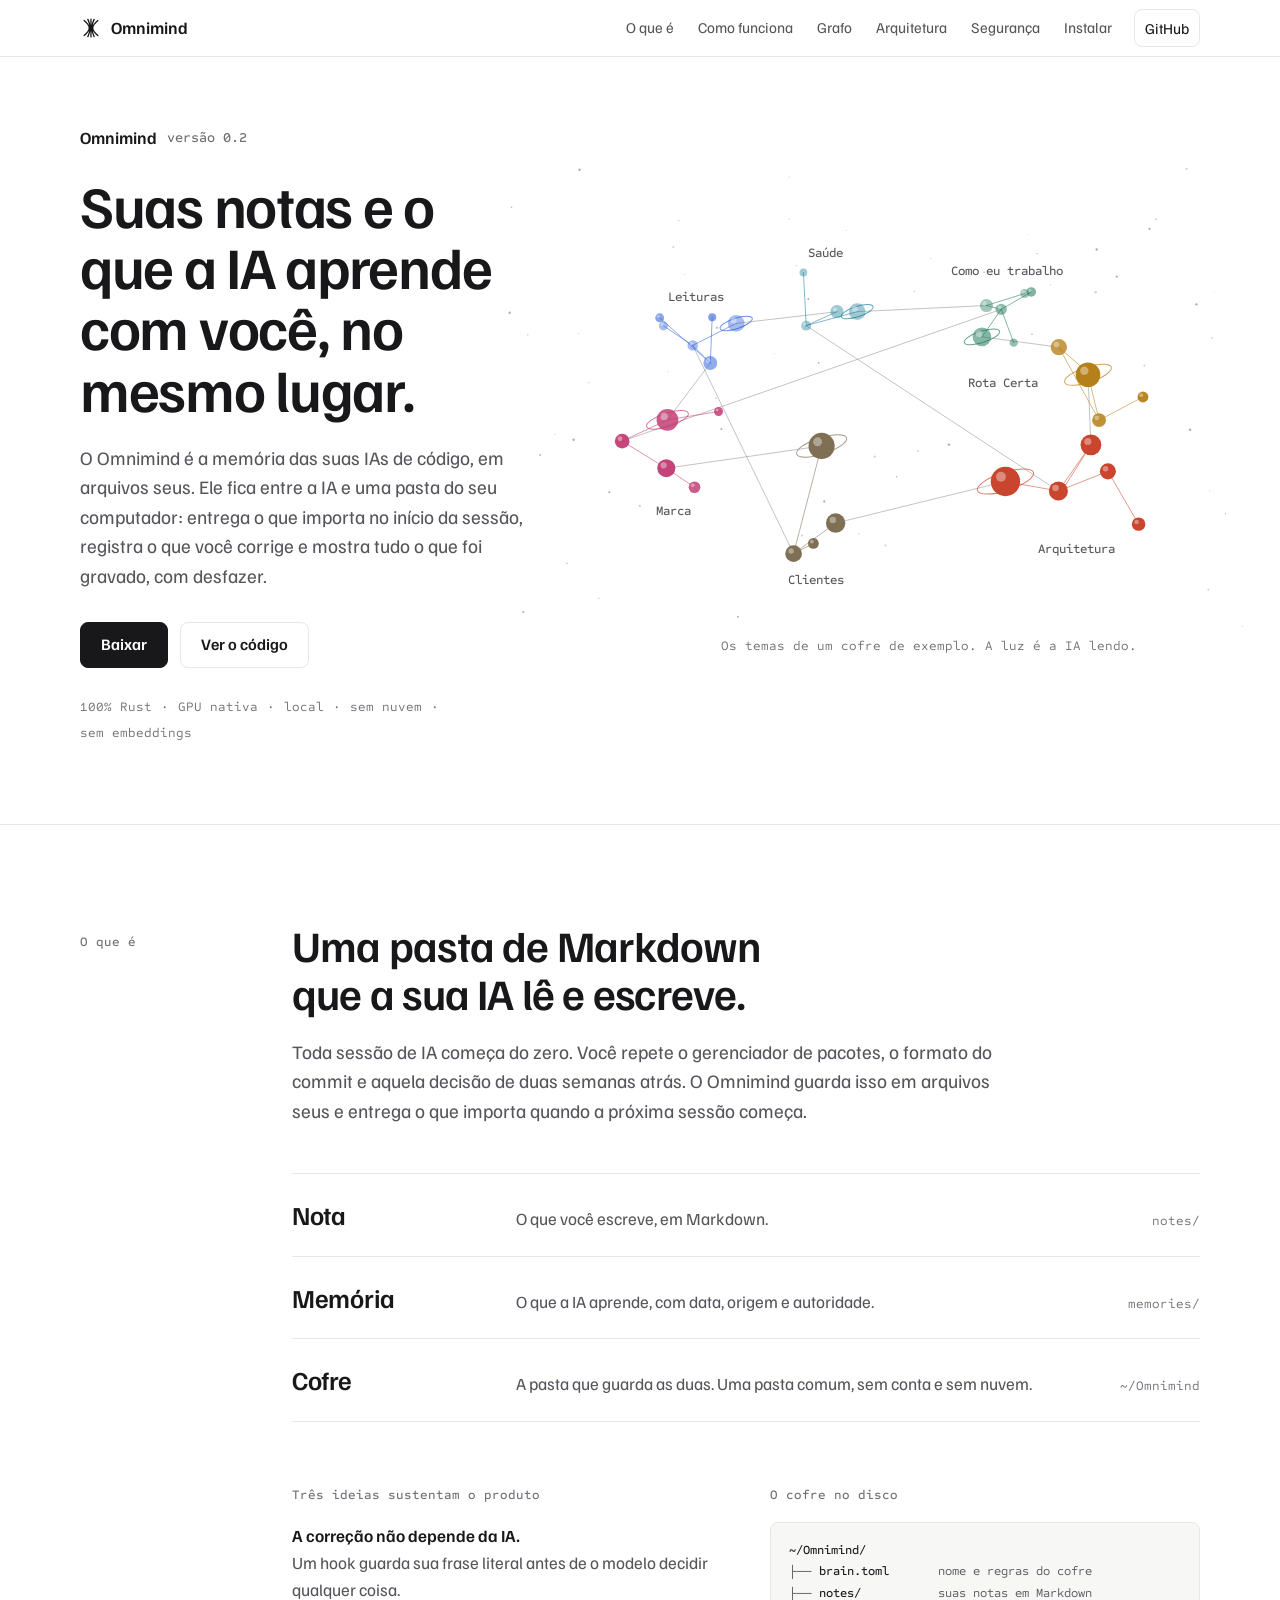
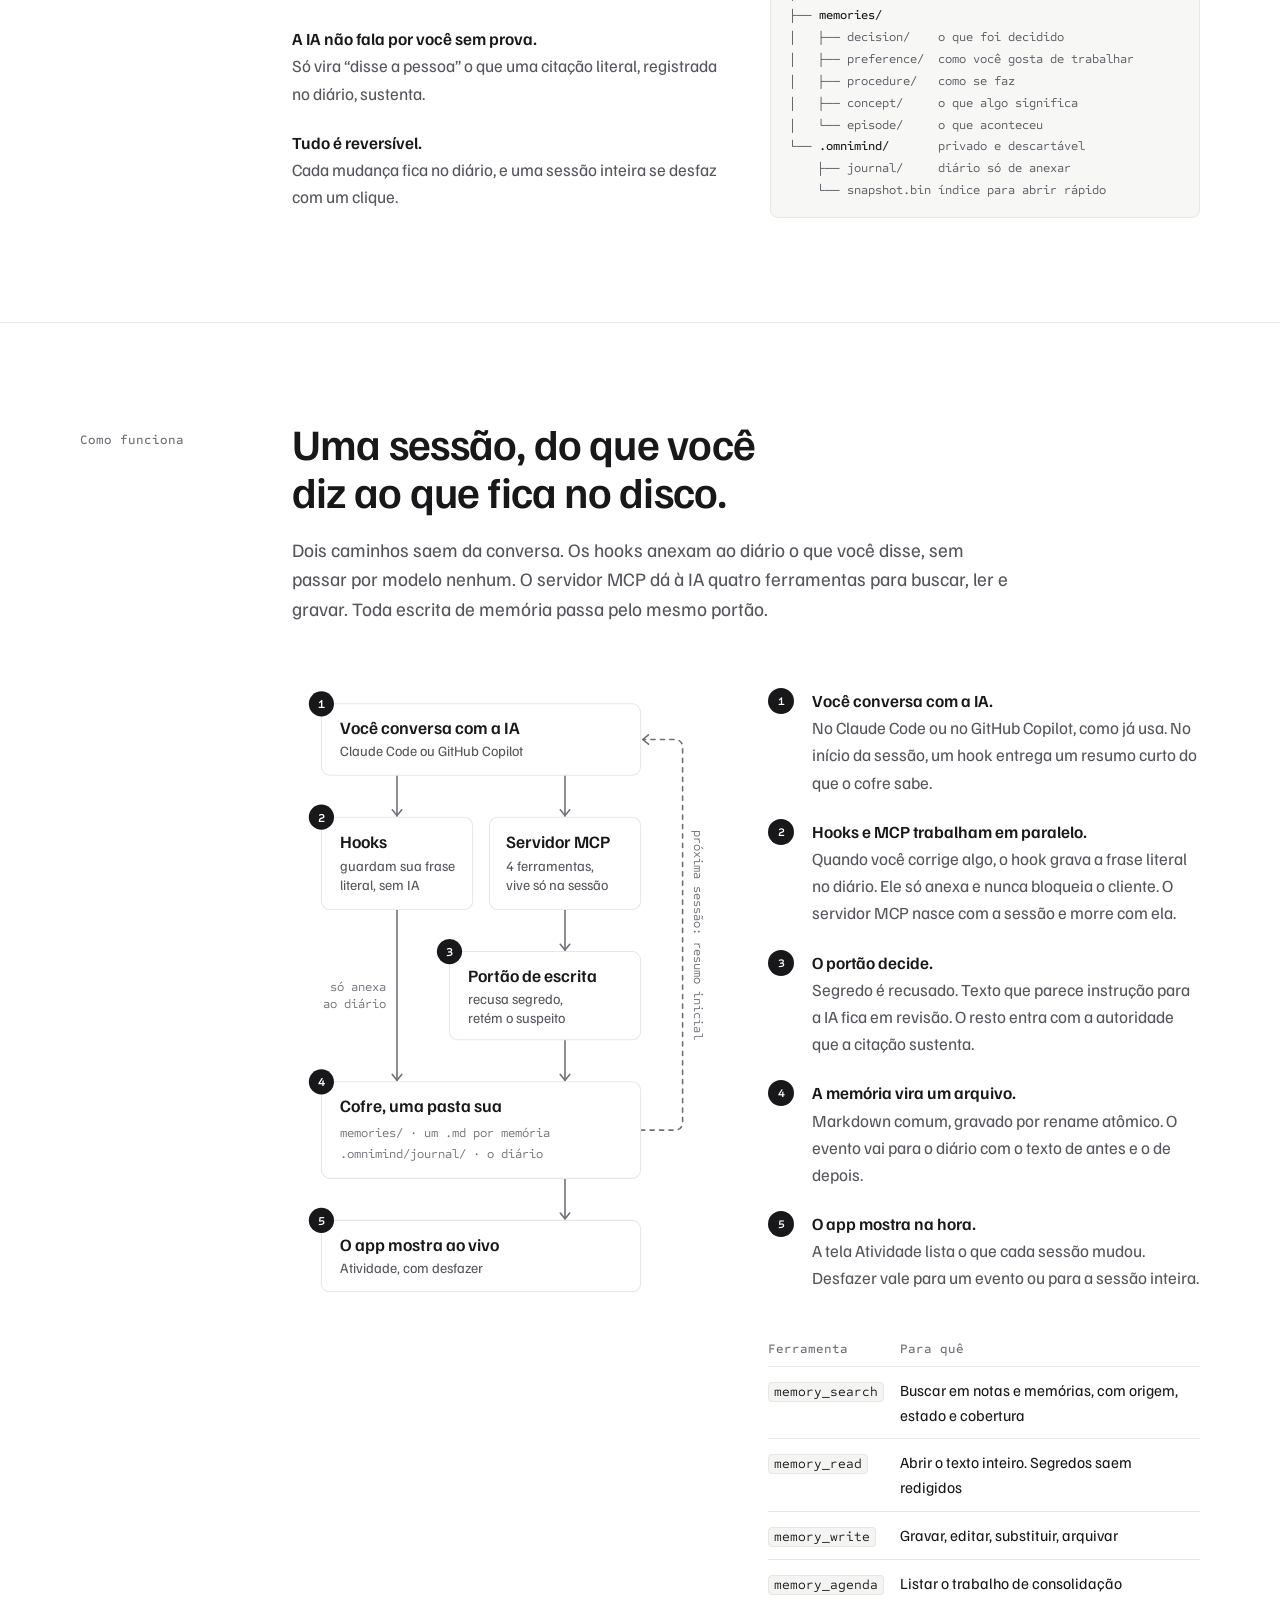
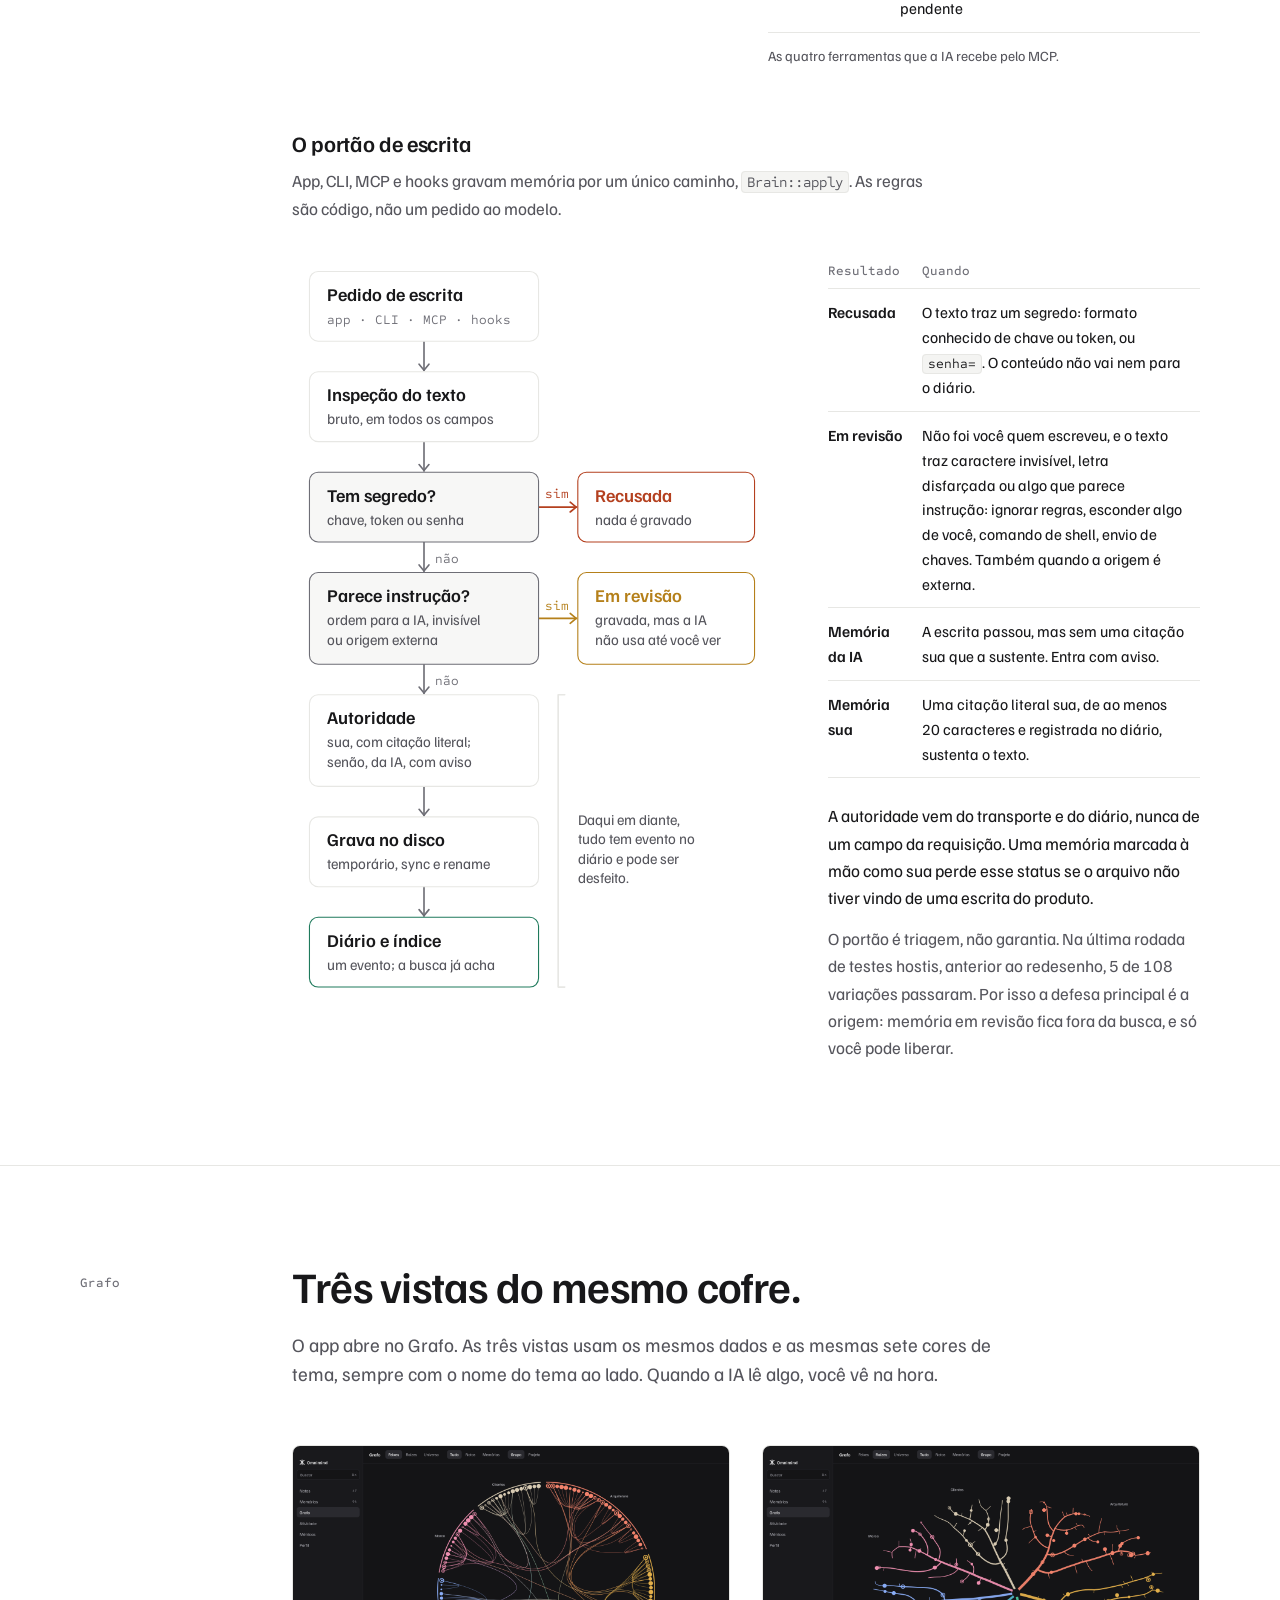
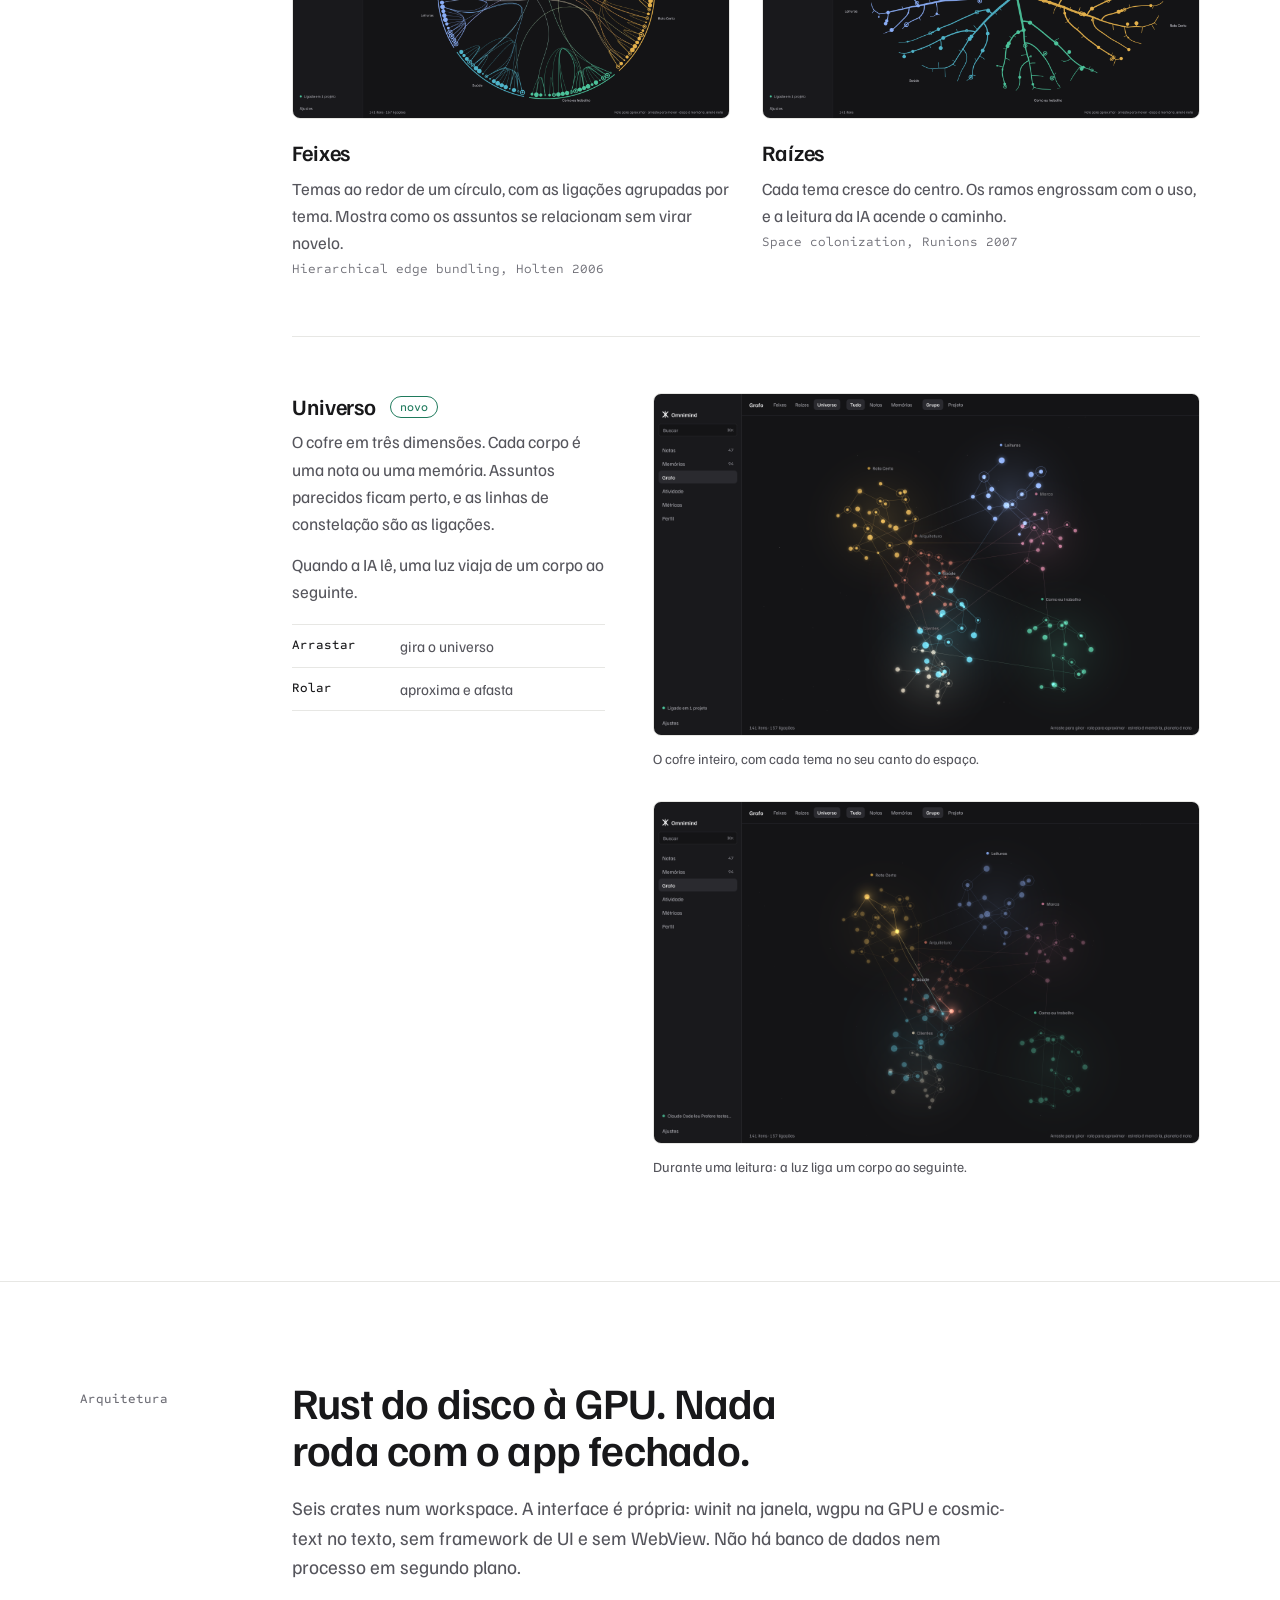
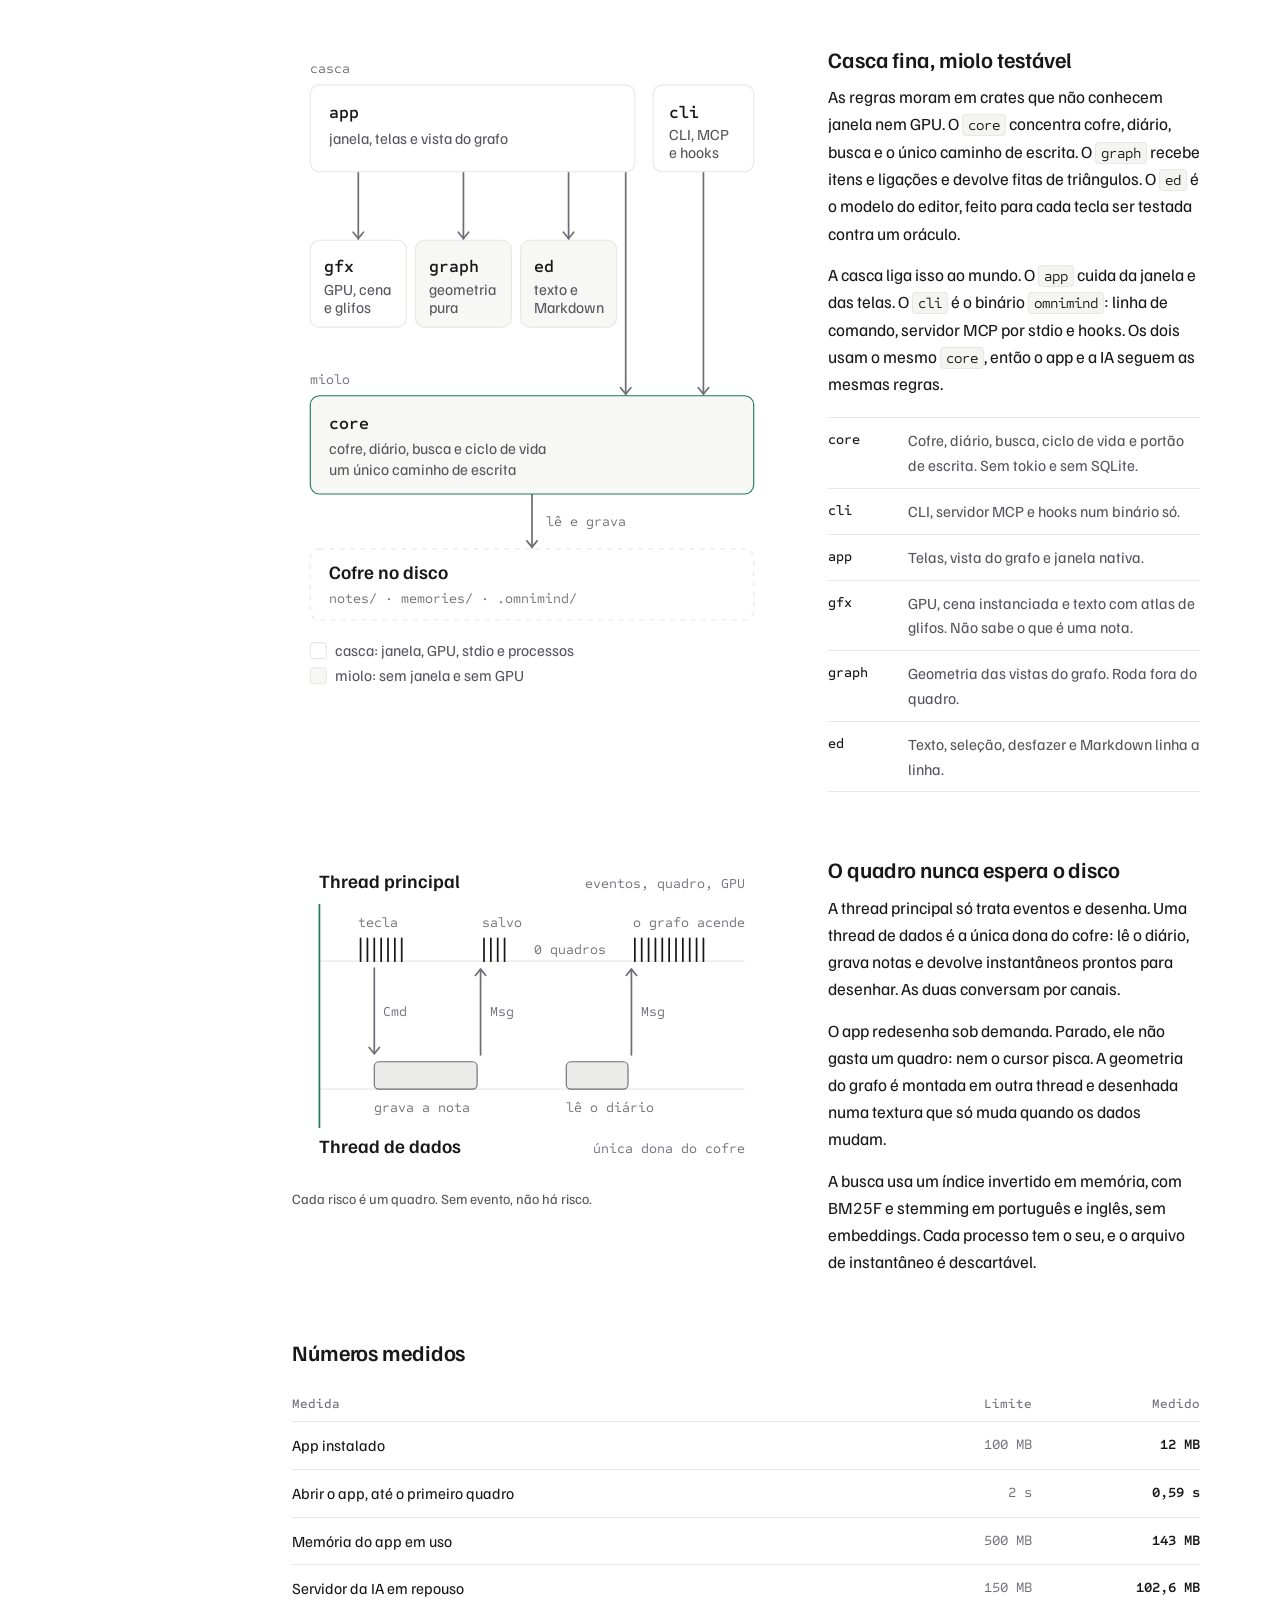
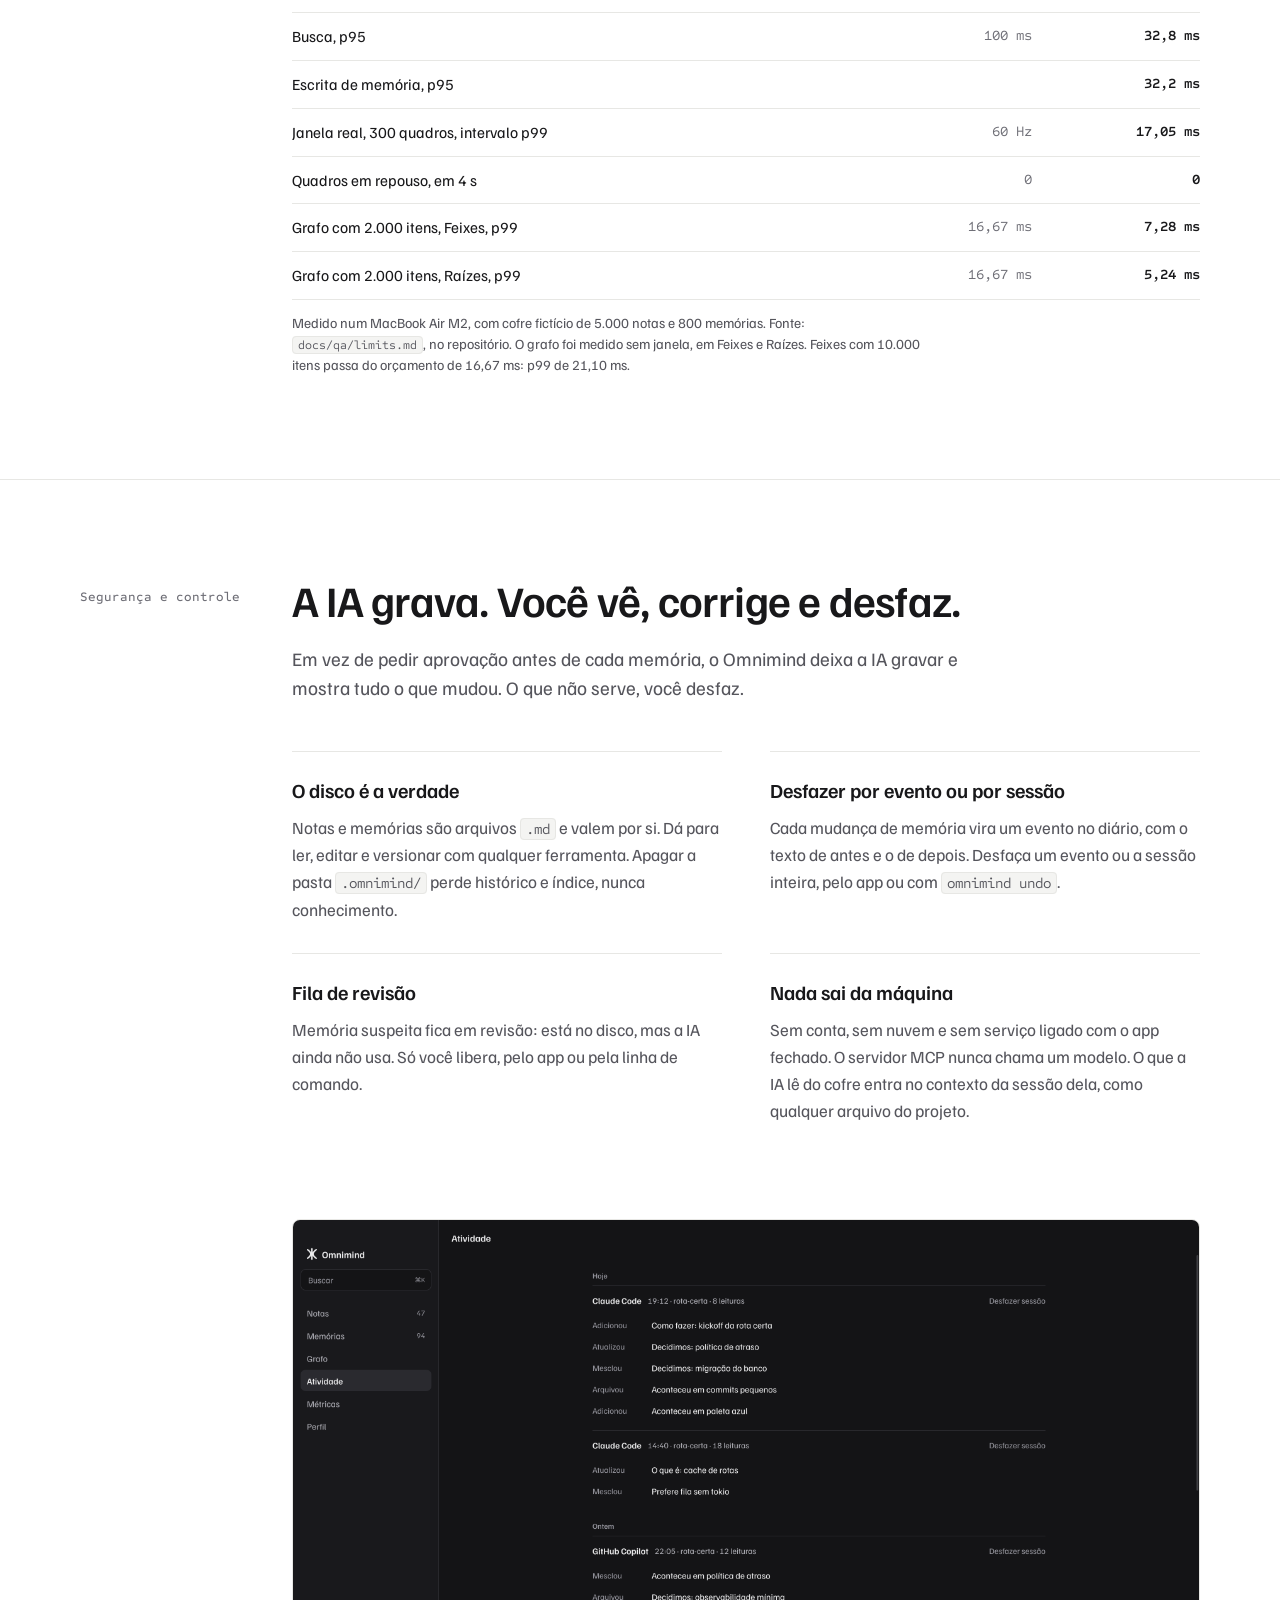
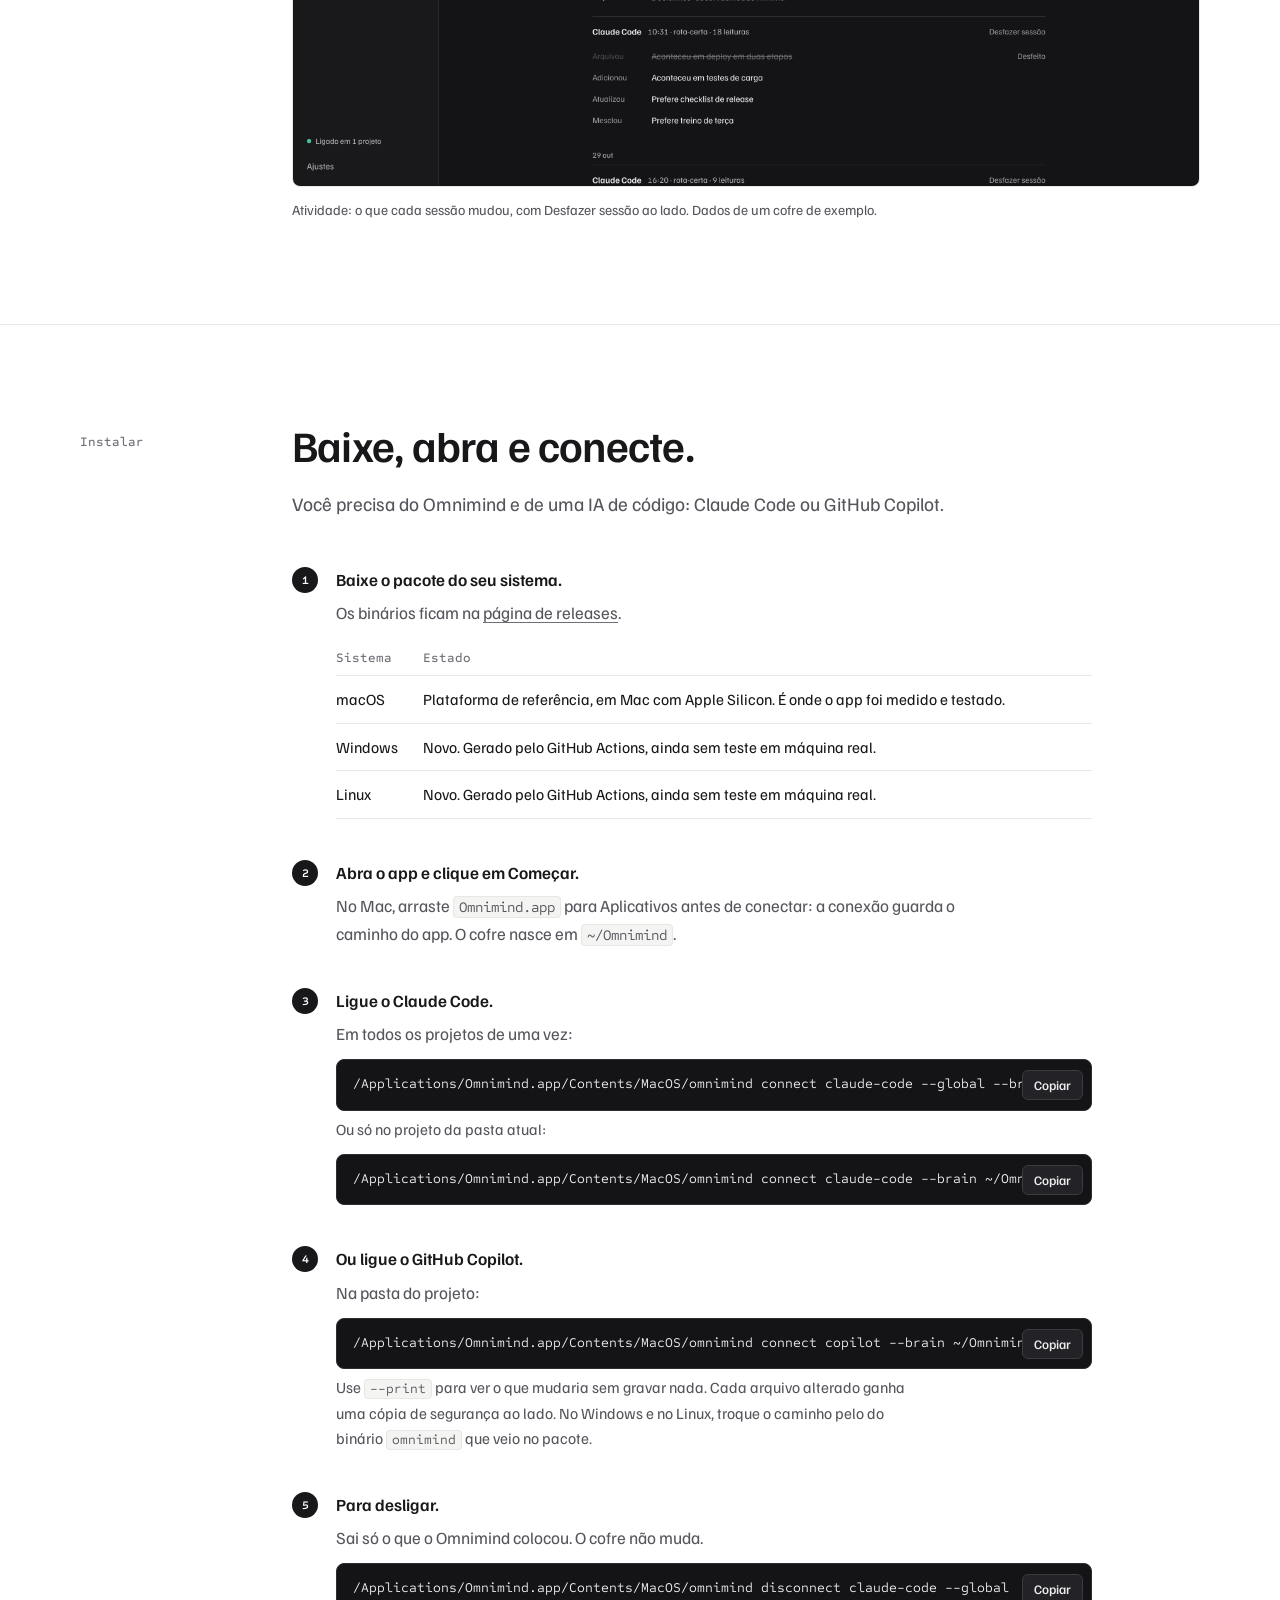
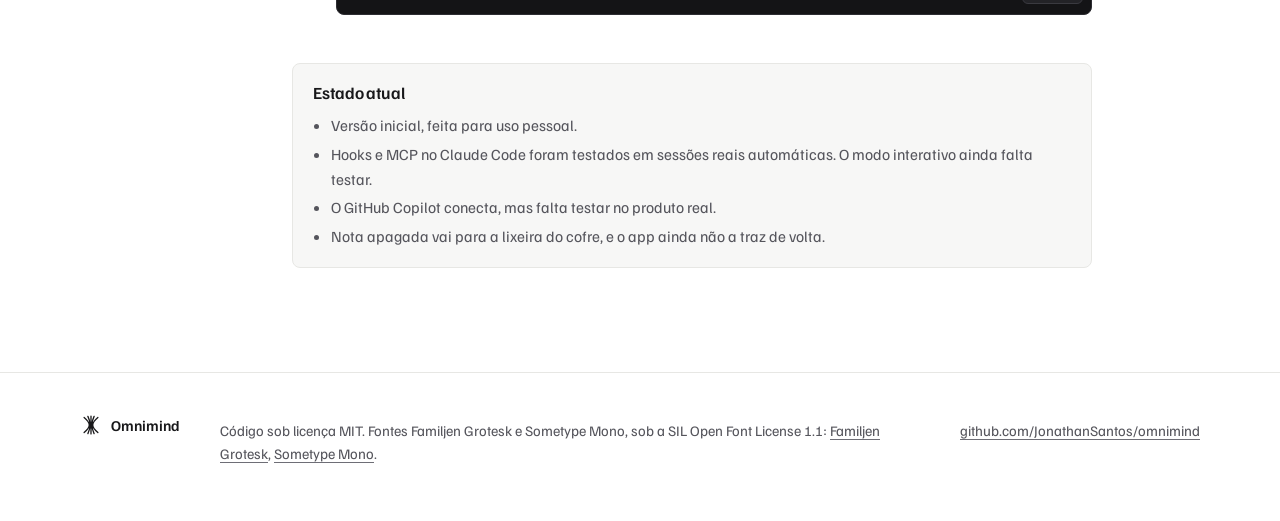
==== commit 9d1485ab: "Bump to 0.2.0 The macOS bundle now reads its version from the workspace instead of carrying its own " ====
--- a/site/index.html
+++ b/site/index.html
@@ -43,7 +43,7 @@
 <section class="hero" id="top" aria-labelledby="hero-title">
   <div class="wrap">
     <div>
-      <p class="name"><b>Omnimind</b> <i>versão 0.1</i></p>
+      <p class="name"><b>Omnimind</b> <i>versão 0.2</i></p>
       <h1 id="hero-title">Suas notas e o que a IA aprende com você, no mesmo lugar.</h1>
       <p class="lead">O Omnimind é a memória das suas IAs de código, em arquivos seus. Ele fica entre a IA e uma pasta do seu computador: entrega o que importa no início da sessão, registra o que você corrige e mostra tudo o que foi gravado, com desfazer.</p>
       <div class="actions">
